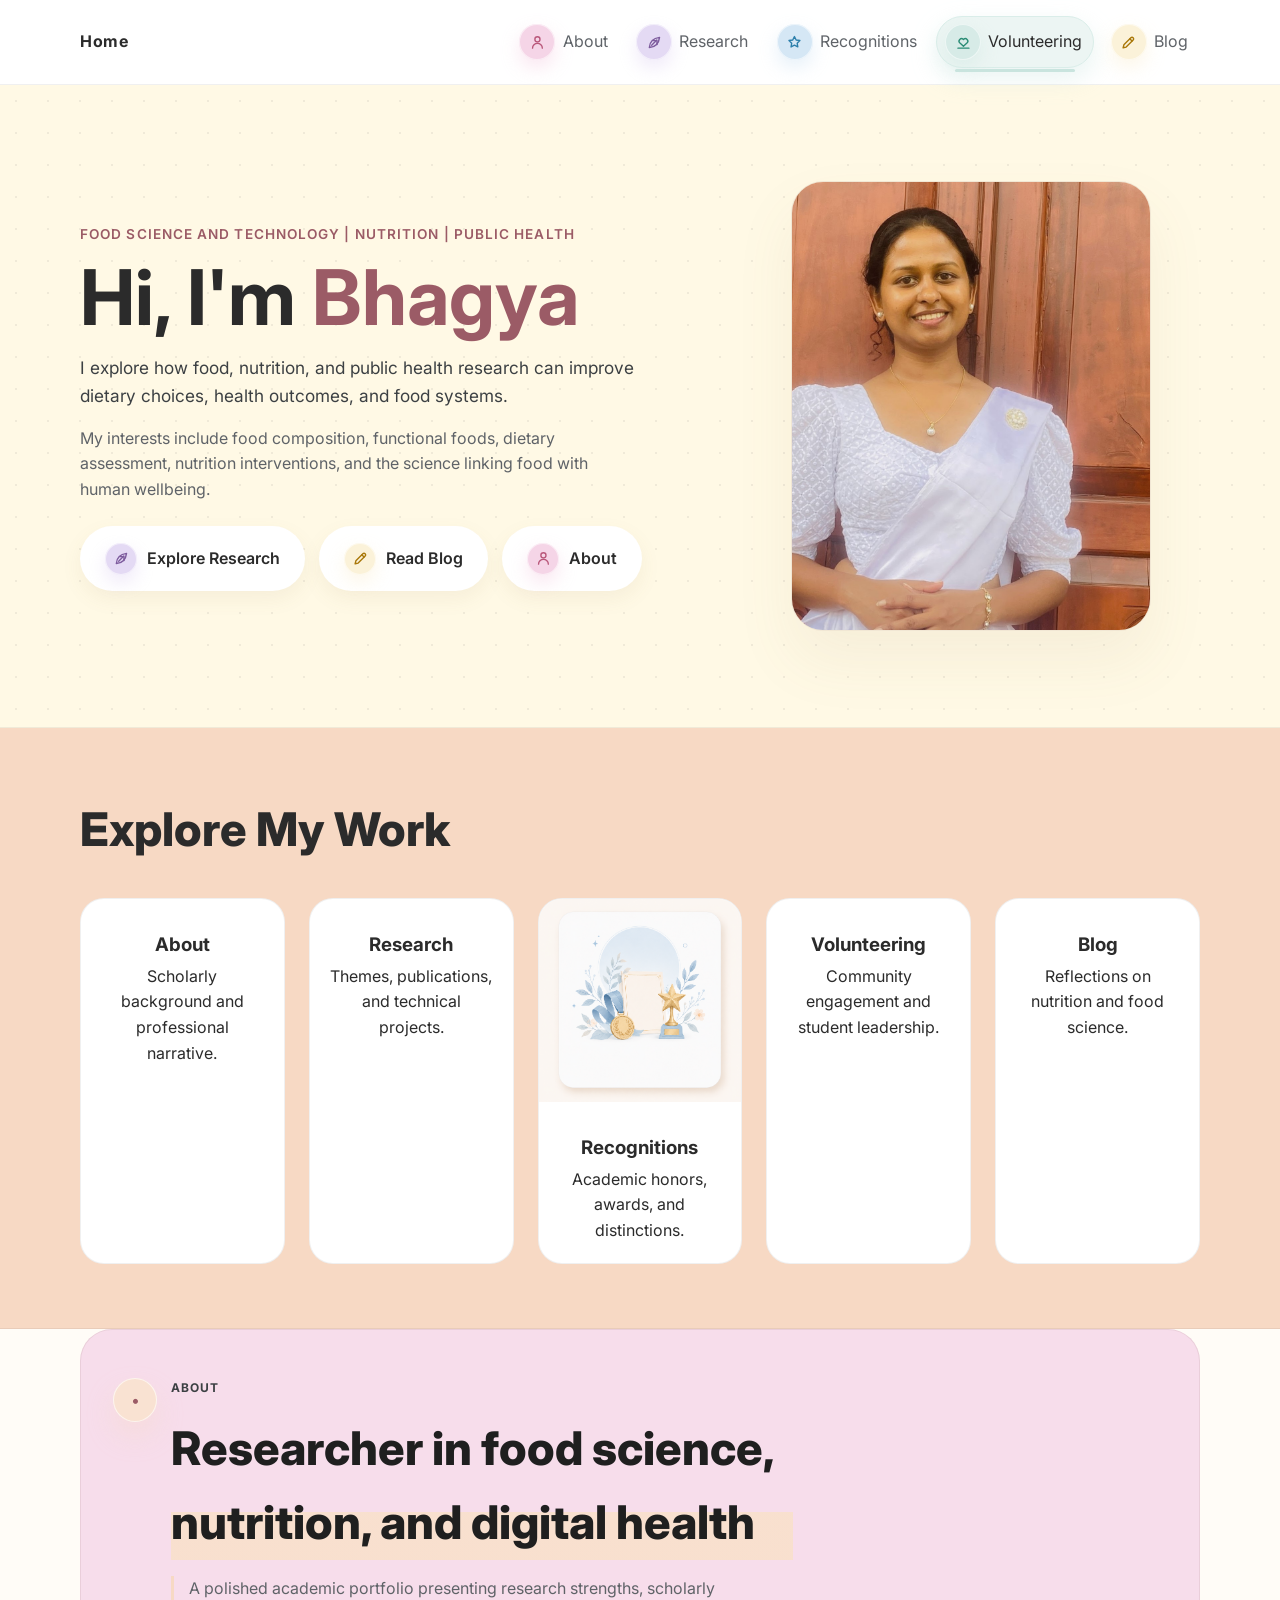
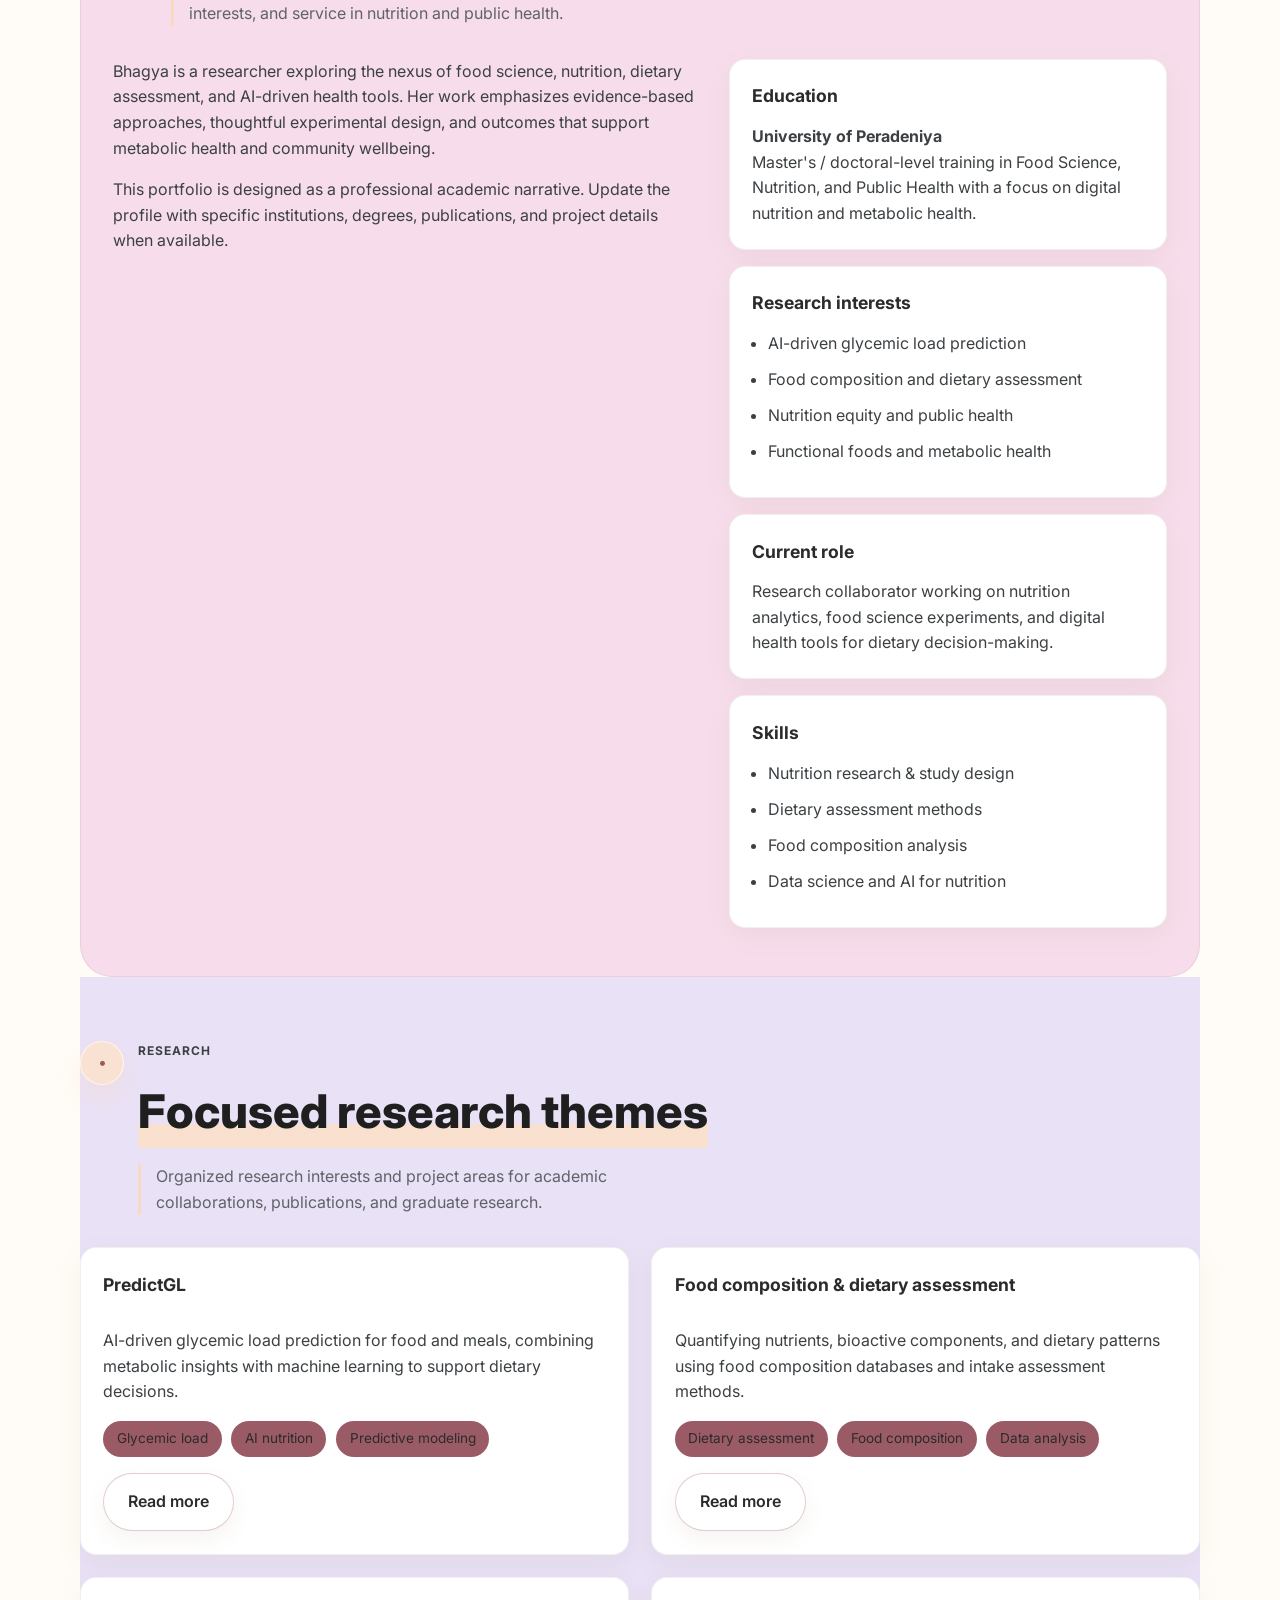
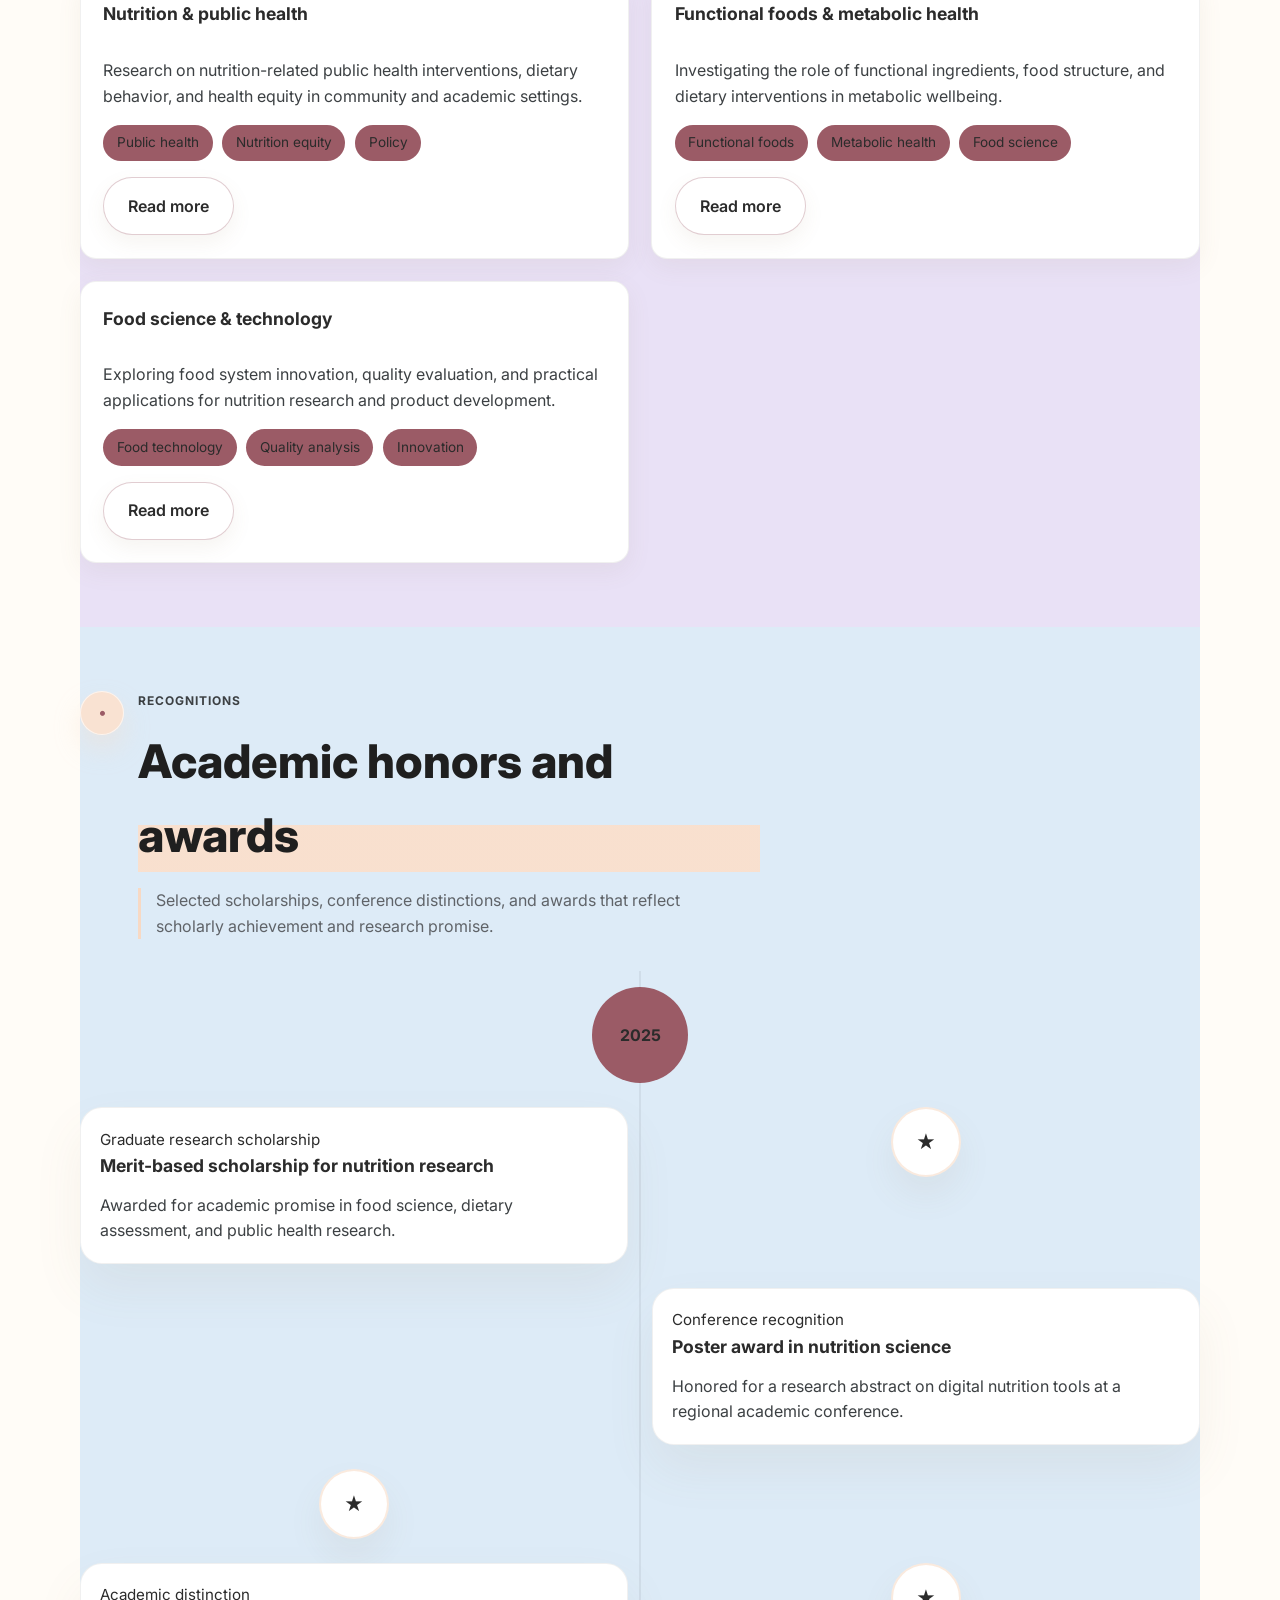
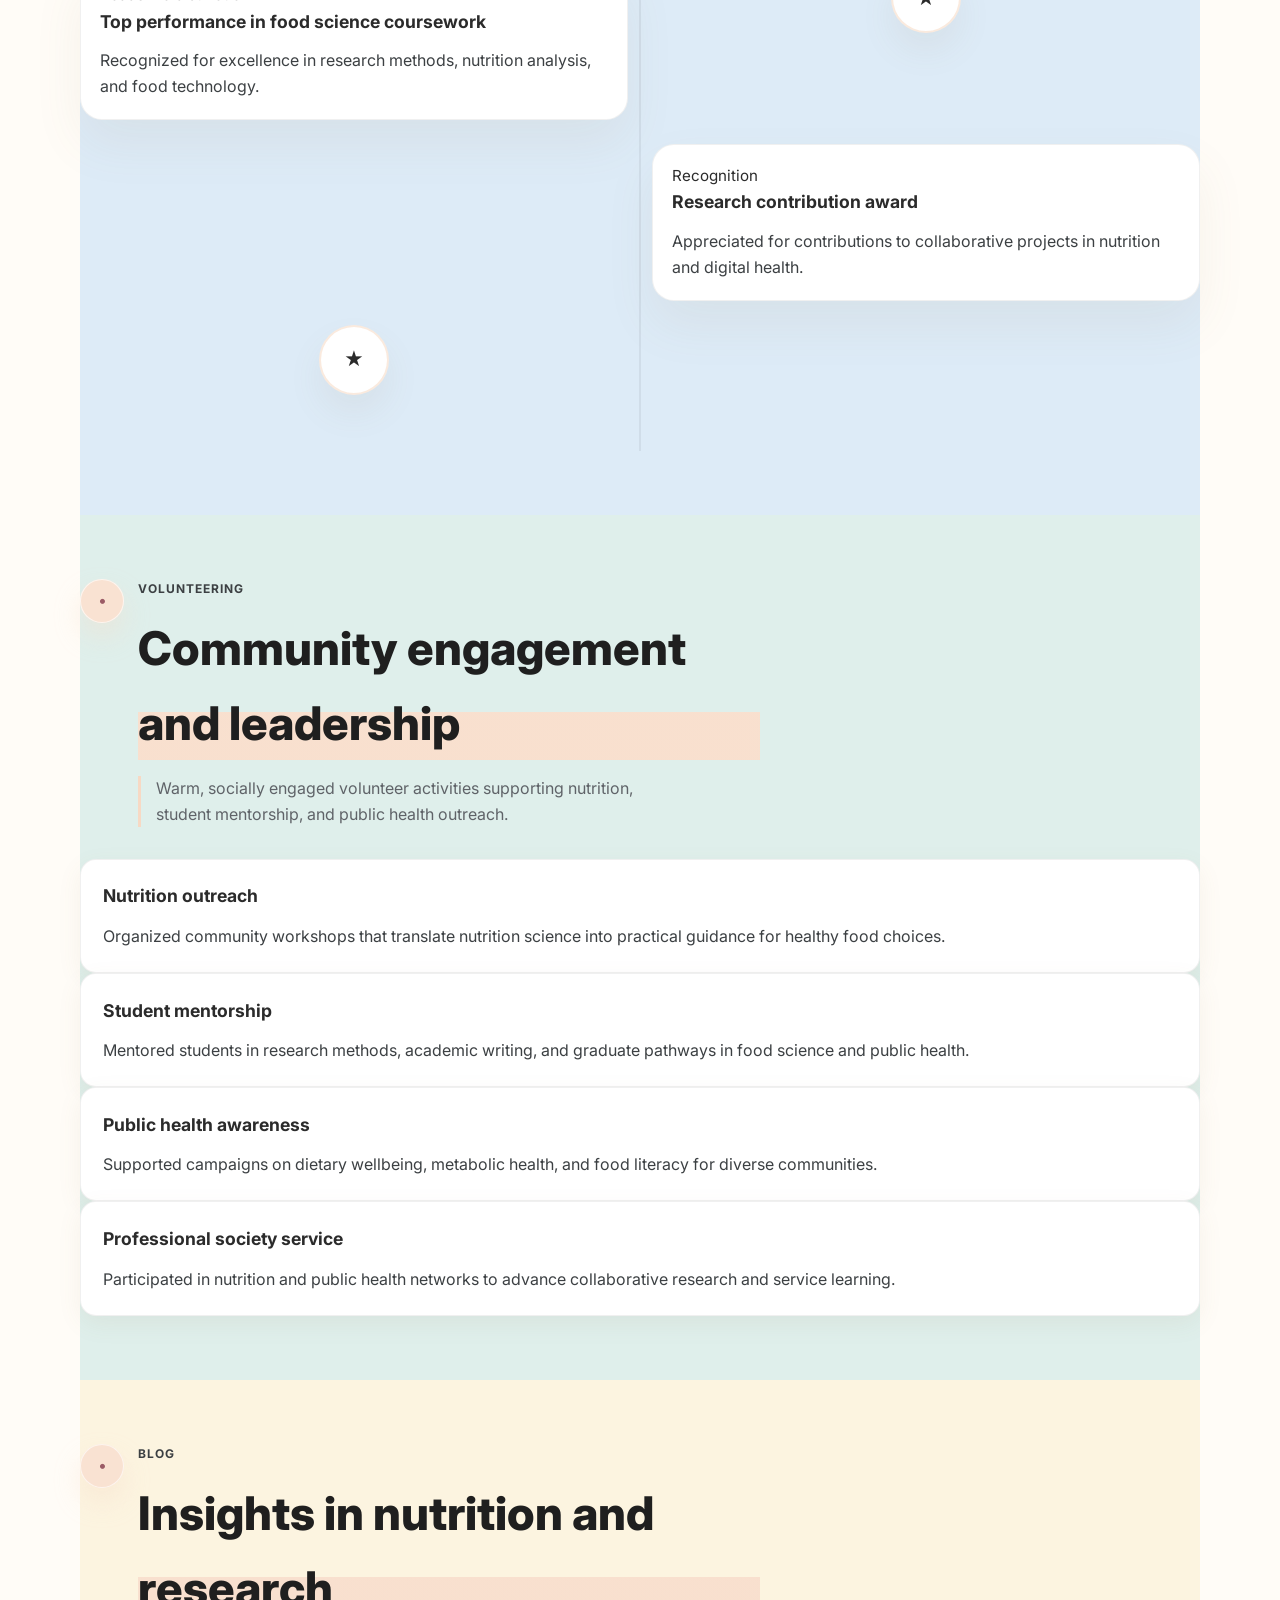
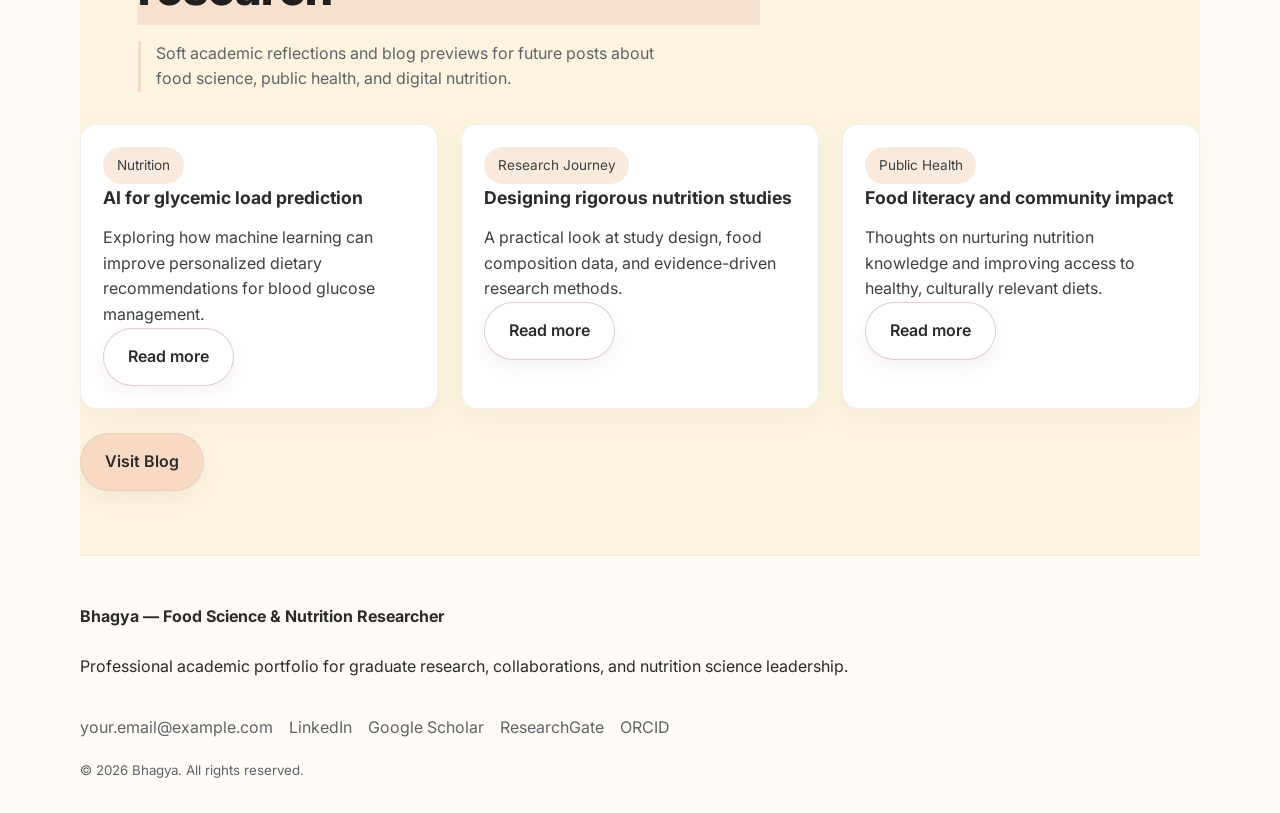
==== index.html @ ce57bb46 "changed hero section" ====
﻿<!doctype html>
<html lang="en">
  <head>
    <meta charset="utf-8" />
    <meta name="viewport" content="width=device-width, initial-scale=1" />
    <title>Bhagya | Food Science, Nutrition & Digital Health Research</title>
    <meta name="description" content="Bhagya is a researcher in food science, nutrition, public health, and AI-based nutrition tools. This portfolio highlights research, academic recognitions, volunteering, and blog updates." />
    <link rel="icon" href="assets/favicon.png" />
    <link rel="preconnect" href="https://fonts.googleapis.com" />
    <link rel="preconnect" href="https://fonts.gstatic.com" crossorigin />
    <link href="https://fonts.googleapis.com/css2?family=Inter:wght@300;400;500;600;700;800&display=swap" rel="stylesheet" />
    <link rel="stylesheet" href="styles.css" />
    <script defer src="script.js"></script>
  </head>
  <body>
    <header class="site-header">
      <div class="container row nav-container">
        <a class="brand" href="#top">Home</a>
        <button class="menu-toggle nav-toggle" id="menuToggle" aria-label="Toggle navigation" aria-expanded="false" aria-controls="siteNav">☰</button>
        <nav class="nav nav-links" id="siteNav" aria-label="Primary navigation">
          <a class="nav-link nav-about active" href="#about"><span class="nav-icon-badge" aria-hidden="true"><svg viewBox="0 0 24 24"><circle cx="12" cy="8" r="3.25"></circle><path d="M5.75 19.25a6.25 6.25 0 0 1 12.5 0"></path></svg></span>About</a>
          <a class="nav-link nav-research" href="#research"><span class="nav-icon-badge" aria-hidden="true"><svg viewBox="0 0 24 24"><path d="M5.5 18.5c7.75-.5 12-4.75 13-13-8.25 1-12.5 5.25-13 13Z"></path><path d="M8.5 15.5 15 9"></path><path d="M10.25 9.75h5v5"></path></svg></span>Research</a>
          <a class="nav-link nav-recognitions" href="#recognitions"><span class="nav-icon-badge" aria-hidden="true"><svg viewBox="0 0 24 24"><path d="m12 4.5 2.15 4.35 4.8.7-3.48 3.39.82 4.78L12 15.47l-4.29 2.25.82-4.78-3.48-3.39 4.8-.7L12 4.5Z"></path></svg></span>Recognitions</a>
          <a class="nav-link nav-volunteering" href="#volunteering"><span class="nav-icon-badge" aria-hidden="true"><svg viewBox="0 0 24 24"><path d="M7.25 12.5 12 17l4.75-4.5a3.15 3.15 0 0 0-4.45-4.45L12 8.35l-.3-.3a3.15 3.15 0 0 0-4.45 4.45Z"></path><path d="M5 19.25h14"></path></svg></span>Volunteering</a>
          <a class="nav-link nav-blog" href="blog.html"><span class="nav-icon-badge" aria-hidden="true"><svg viewBox="0 0 24 24"><path d="M5.25 18.75 6.2 15l8.9-8.9a2.05 2.05 0 0 1 2.9 2.9L9.1 17.9l-3.85.85Z"></path><path d="m13.75 7.45 2.8 2.8"></path></svg></span>Blog</a>
        </nav>
      </div>
    </header>
    <main id="top">
      <section class="section-hero will-animate">
        <div class="container hero">
          <div class="hero-text">
            <p class="eyebrow">Food Science and Technology | Nutrition | Public Health</p>
            <h1>Hi, I'm <span class="highlight">Bhagya</span></h1>
            <p class="lead">I explore how food, nutrition, and public health research can improve dietary choices, health outcomes, and food systems.</p>
            <p class="hero-subtitle">My interests include food composition, functional foods, dietary assessment, nutrition interventions, and the science linking food with human wellbeing.</p>
            <div class="hero-actions">
              <a class="btn btn-research nav-research" href="#research">
                <span class="nav-icon-badge" aria-hidden="true"><svg viewBox="0 0 24 24"><path d="M5.5 18.5c7.75-.5 12-4.75 13-13-8.25 1-12.5 5.25-13 13Z"></path><path d="M8.5 15.5 15 9"></path><path d="M10.25 9.75h5v5"></path></svg></span>
                Explore Research
              </a>
              <a class="btn btn-blog nav-blog" href="blog.html">
                <span class="nav-icon-badge" aria-hidden="true"><svg viewBox="0 0 24 24"><path d="M5.25 18.75 6.2 15l8.9-8.9a2.05 2.05 0 0 1 2.9 2.9L9.1 17.9l-3.85.85Z"></path><path d="m13.75 7.45 2.8 2.8"></path></svg></span>
                Read Blog
              </a>
              <a class="btn btn-about nav-about" href="#about">
                <span class="nav-icon-badge" aria-hidden="true"><svg viewBox="0 0 24 24"><circle cx="12" cy="8" r="3.25"></circle><path d="M5.75 19.25a6.25 6.25 0 0 1 12.5 0"></path></svg></span>
                About
              </a>
            </div>
          </div>
          <div class="hero-art">
            <div class="hero-blobs">
              <div class="blob blob-1"></div>
              <div class="blob blob-2"></div>
            </div>
            <div class="profile-frame">
              <img src="assets/Bhagya.JPG" alt="Profile photo for Bhagya" />
            </div>
          </div>
        </div>
      </section>

      <section class="explore-section reveal">
        <div class="container section">
          <div class="section-header">
            <h2>Explore My Work</h2>
          </div>
          <div class="explore-grid">
            <a href="#about" class="explore-card accent-about">
              <img src="assets/hero/about_me.png" alt="" class="explore-card-img" />
              <h3>About</h3>
              <p>Scholarly background and professional narrative.</p>
            </a>
            <a href="#research" class="explore-card accent-research">
              <img src="assets/hero/Research.png" alt="" class="explore-card-img" />
              <h3>Research</h3>
              <p>Themes, publications, and technical projects.</p>
            </a>
            <a href="#recognitions" class="explore-card accent-recognitions">
              <img src="assets/hero/Recognitions.png" alt="" class="explore-card-img" />
              <h3>Recognitions</h3>
              <p>Academic honors, awards, and distinctions.</p>
            </a>
            <a href="#volunteering" class="explore-card accent-volunteering">
              <img src="assets/hero/Volunteering.png" alt="" class="explore-card-img" />
              <h3>Volunteering</h3>
              <p>Community engagement and student leadership.</p>
            </a>
            <a href="blog.html" class="explore-card accent-blog">
              <img src="assets/hero/Blog.png" alt="" class="explore-card-img" />
              <h3>Blog</h3>
              <p>Reflections on nutrition and food science.</p>
            </a>
          </div>
        </div>
      </section>
      <section id="about" class="container section about-section section-about reveal" aria-labelledby="aboutTitle">
        <div class="section-header">
          <span class="section-label">About</span>
          <h2 id="aboutTitle">Researcher in food science, nutrition, and digital health</h2>
          <p class="section-description">A polished academic portfolio presenting research strengths, scholarly interests, and service in nutrition and public health.</p>
        </div>
        <div class="about-grid">
          <div class="about-copy">
            <p>Bhagya is a researcher exploring the nexus of food science, nutrition, dietary assessment, and AI-driven health tools. Her work emphasizes evidence-based approaches, thoughtful experimental design, and outcomes that support metabolic health and community wellbeing.</p>
            <p>This portfolio is designed as a professional academic narrative. Update the profile with specific institutions, degrees, publications, and project details when available.</p>
          </div>
          <div class="about-cards">
            <article class="card">
              <h3>Education</h3>
              <p><strong>University of Peradeniya</strong></p>
              <p>Master's / doctoral-level training in Food Science, Nutrition, and Public Health with a focus on digital nutrition and metabolic health.</p>
            </article>
            <article class="card">
              <h3>Research interests</h3>
              <ul>
                <li>AI-driven glycemic load prediction</li>
                <li>Food composition and dietary assessment</li>
                <li>Nutrition equity and public health</li>
                <li>Functional foods and metabolic health</li>
              </ul>
            </article>
            <article class="card">
              <h3>Current role</h3>
              <p>Research collaborator working on nutrition analytics, food science experiments, and digital health tools for dietary decision-making.</p>
            </article>
            <article class="card">
              <h3>Skills</h3>
              <ul>
                <li>Nutrition research & study design</li>
                <li>Dietary assessment methods</li>
                <li>Food composition analysis</li>
                <li>Data science and AI for nutrition</li>
              </ul>
            </article>
          </div>
        </div>
      </section>
      <section id="research" class="container section section-research reveal" aria-labelledby="researchTitle">
        <div class="section-header">
          <span class="section-label">Research</span>
          <h2 id="researchTitle">Focused research themes</h2>
          <p class="section-description">Organized research interests and project areas for academic collaborations, publications, and graduate research.</p>
        </div>
        <div class="grid two research-grid">
          <article class="card research-card">
            <h3>PredictGL</h3>
            <p>AI-driven glycemic load prediction for food and meals, combining metabolic insights with machine learning to support dietary decisions.</p>
            <div class="tag-list">
              <span class="tag">Glycemic load</span>
              <span class="tag">AI nutrition</span>
              <span class="tag">Predictive modeling</span>
            </div>
            <a class="btn more" href="blog.html">Read more</a>
          </article>
          <article class="card research-card">
            <h3>Food composition & dietary assessment</h3>
            <p>Quantifying nutrients, bioactive components, and dietary patterns using food composition databases and intake assessment methods.</p>
            <div class="tag-list">
              <span class="tag">Dietary assessment</span>
              <span class="tag">Food composition</span>
              <span class="tag">Data analysis</span>
            </div>
            <a class="btn more" href="blog.html">Read more</a>
          </article>
          <article class="card research-card">
            <h3>Nutrition & public health</h3>
            <p>Research on nutrition-related public health interventions, dietary behavior, and health equity in community and academic settings.</p>
            <div class="tag-list">
              <span class="tag">Public health</span>
              <span class="tag">Nutrition equity</span>
              <span class="tag">Policy</span>
            </div>
            <a class="btn more" href="blog.html">Read more</a>
          </article>
          <article class="card research-card">
            <h3>Functional foods & metabolic health</h3>
            <p>Investigating the role of functional ingredients, food structure, and dietary interventions in metabolic wellbeing.</p>
            <div class="tag-list">
              <span class="tag">Functional foods</span>
              <span class="tag">Metabolic health</span>
              <span class="tag">Food science</span>
            </div>
            <a class="btn more" href="#">Read more</a>
          </article>
          <article class="card research-card">
            <h3>Food science & technology</h3>
            <p>Exploring food system innovation, quality evaluation, and practical applications for nutrition research and product development.</p>
            <div class="tag-list">
              <span class="tag">Food technology</span>
              <span class="tag">Quality analysis</span>
              <span class="tag">Innovation</span>
            </div>
            <a class="btn more" href="blog.html">Read more</a>
          </article>
        </div>
      </section>
      <section id="recognitions" class="container section section-recognitions reveal" aria-labelledby="recognitionsTitle">
        <div class="section-header">
          <span class="section-label">Recognitions</span>
          <h2 id="recognitionsTitle">Academic honors and awards</h2>
          <p class="section-description">Selected scholarships, conference distinctions, and awards that reflect scholarly achievement and research promise.</p>
        </div>
        <div class="alt-timeline">
          <div class="alt-year">
            <div class="alt-year-badge">2025</div>
            <div class="alt-item left">
              <div class="alt-card">
                <p class="alt-org">Graduate research scholarship</p>
                <h3 class="alt-title">Merit-based scholarship for nutrition research</h3>
                <p class="alt-desc">Awarded for academic promise in food science, dietary assessment, and public health research.</p>
              </div>
              <div class="alt-dot" aria-hidden="true">★</div>
            </div>
            <div class="alt-item right">
              <div class="alt-card">
                <p class="alt-org">Conference recognition</p>
                <h3 class="alt-title">Poster award in nutrition science</h3>
                <p class="alt-desc">Honored for a research abstract on digital nutrition tools at a regional academic conference.</p>
              </div>
              <div class="alt-dot" aria-hidden="true">★</div>
            </div>
            <div class="alt-item left">
              <div class="alt-card">
                <p class="alt-org">Academic distinction</p>
                <h3 class="alt-title">Top performance in food science coursework</h3>
                <p class="alt-desc">Recognized for excellence in research methods, nutrition analysis, and food technology.</p>
              </div>
              <div class="alt-dot" aria-hidden="true">★</div>
            </div>
            <div class="alt-item right">
              <div class="alt-card">
                <p class="alt-org">Recognition</p>
                <h3 class="alt-title">Research contribution award</h3>
                <p class="alt-desc">Appreciated for contributions to collaborative projects in nutrition and digital health.</p>
              </div>
              <div class="alt-dot" aria-hidden="true">★</div>
            </div>
          </div>
        </div>
      </section>
      <section id="volunteering" class="container section section-volunteering reveal" aria-labelledby="volunteeringTitle">
        <div class="section-header">
          <span class="section-label">Volunteering</span>
          <h2 id="volunteeringTitle">Community engagement and leadership</h2>
          <p class="section-description">Warm, socially engaged volunteer activities supporting nutrition, student mentorship, and public health outreach.</p>
        </div>
        <div class="grid two">
          <article class="card">
            <h3>Nutrition outreach</h3>
            <p>Organized community workshops that translate nutrition science into practical guidance for healthy food choices.</p>
          </article>
          <article class="card">
            <h3>Student mentorship</h3>
            <p>Mentored students in research methods, academic writing, and graduate pathways in food science and public health.</p>
          </article>
          <article class="card">
            <h3>Public health awareness</h3>
            <p>Supported campaigns on dietary wellbeing, metabolic health, and food literacy for diverse communities.</p>
          </article>
          <article class="card">
            <h3>Professional society service</h3>
            <p>Participated in nutrition and public health networks to advance collaborative research and service learning.</p>
          </article>
        </div>
      </section>
      <section id="blog" class="container section section-blog reveal" aria-labelledby="blogTitle">
        <div class="section-header">
          <span class="section-label">Blog</span>
          <h2 id="blogTitle">Insights in nutrition and research</h2>
          <p class="section-description">Soft academic reflections and blog previews for future posts about food science, public health, and digital nutrition.</p>
        </div>
        <div class="grid three blog-grid">
          <article class="card">
            <p class="tag">Nutrition</p>
            <h3>AI for glycemic load prediction</h3>
            <p>Exploring how machine learning can improve personalized dietary recommendations for blood glucose management.</p>
            <a class="btn more" href="blog.html">Read more</a>
          </article>
          <article class="card">
            <p class="tag">Research Journey</p>
            <h3>Designing rigorous nutrition studies</h3>
            <p>A practical look at study design, food composition data, and evidence-driven research methods.</p>
            <a class="btn more" href="blog.html">Read more</a>
          </article>
          <article class="card">
            <p class="tag">Public Health</p>
            <h3>Food literacy and community impact</h3>
            <p>Thoughts on nurturing nutrition knowledge and improving access to healthy, culturally relevant diets.</p>
            <a class="btn more" href="blog.html">Read more</a>
          </article>
        </div>
        <div class="section-foot">
          <a class="btn primary" href="blog.html">Visit Blog</a>
        </div>
      </section>
    </main>
    <footer id="footer" class="site-footer container">
      <div class="footer-copy">
        <p class="footer-title">Bhagya — Food Science & Nutrition Researcher</p>
        <p>Professional academic portfolio for graduate research, collaborations, and nutrition science leadership.</p>
      </div>
      <div class="footer-links">        <!-- TODO: Replace placeholder email and links with your real contact details. -->        <a href="mailto:your.email@example.com">your.email@example.com</a>
        <a href="#">LinkedIn</a>
        <a href="#">Google Scholar</a>
        <a href="#">ResearchGate</a>
        <a href="#">ORCID</a>
      </div>
      <small>&copy; <span id="year"></span> Bhagya. All rights reserved.</small>
    </footer>
  </body>
</html>
---- styles.css ----
:root {
  /* Pastel Rainbow Palette */
  --pastel-cream: #FAEDCB;
  --pastel-mint: #C9E4DE;
  --pastel-blue: #C6DEF1;
  --pastel-lavender: #DBCDF0;
  --pastel-pink: #F2C6DE;
  --pastel-peach: #F7D9C4;
  --pastel-lemon: #FFF9E5;

  --about-accent: var(--pastel-pink);
  --research-accent: var(--pastel-lavender);
  --recognitions-accent: var(--pastel-blue);
  --volunteering-accent: var(--pastel-mint);
  --blog-accent: var(--pastel-cream);
  --general-accent: var(--pastel-peach);

  --text: #2B2B2B;
  --ink: #1F1F1F;
  --muted: #5F6368;
  --muted-strong: #3C4043;
  --bg: #FFFCF7;
  --surface: #FFFFFF;
  --shadow: rgba(142, 110, 80, 0.08);
  --border: rgba(0, 0, 0, 0.06);
  --accent-deep: #9B5B66;
  --accent-strong: rgba(155, 91, 102, 0.3);
  --accent-soft: rgba(247, 217, 196, 0.56);
  --radius: 24px;
  --radius-sm: 16px;
  --font: Inter, system-ui, -apple-system, BlinkMacSystemFont, "Segoe UI", sans-serif;
}

* {
  box-sizing: border-box;
}

html {
  scroll-behavior: smooth;
}

html, body {
  margin: 0;
  min-height: 100%;
}

body {
  font-family: var(--font);
  background-color: var(--bg);
  color: var(--text);
  line-height: 1.6;
}

img {
  max-width: 100%;
  display: block;
}

a {
  color: inherit;
  text-decoration: none;
}

button {
  font: inherit;
}

.container {
  width: min(1120px, 92%);
  margin-inline: auto;
}

.site-header {
  position: sticky;
  top: 0;
  z-index: 50;
  background: rgba(255, 255, 255, 0.95);
  border-bottom: 1px solid var(--border);
  backdrop-filter: blur(14px);
}

.nav-container {
  display: flex;
  align-items: center;
  justify-content: space-between;
  gap: 1rem;
  padding: 1rem 0;
}

.brand {
  font-weight: 700;
  letter-spacing: 0.04em;
  font-size: 1rem;
}

.nav {
  display: flex;
  align-items: center;
  gap: 0.45rem;
  flex-wrap: wrap;
}

.nav-link {
  --nav-accent: var(--general-accent);
  --nav-ink: var(--accent-deep);
  position: relative;
  display: inline-flex;
  align-items: center;
  gap: 0.45rem;
  color: var(--muted);
  padding: 0.45rem 0.7rem 0.45rem 0.5rem;
  border-radius: 999px;
  border: 1px solid transparent;
  transition: background 0.2s ease, border-color 0.2s ease, box-shadow 0.2s ease, color 0.2s ease, transform 0.2s ease;
}

.nav-about,
.section-about {
  --nav-accent: var(--about-accent);
  --nav-ink: #B9577A;
  --section-accent: var(--about-accent);
  --section-ink: #B9577A;
  --section-icon: "A";
}

.nav-research,
.section-research {
  --nav-accent: var(--research-accent);
  --nav-ink: #7D5B9D;
  --section-accent: var(--research-accent);
  --section-ink: #7D5B9D;
  --section-icon: "R";
}

.nav-recognitions,
.section-recognitions {
  --nav-accent: var(--recognitions-accent);
  --nav-ink: #2C7FAB;
  --section-accent: var(--recognitions-accent);
  --section-ink: #2C7FAB;
  --section-icon: "*";
}

.nav-volunteering,
.section-volunteering {
  --nav-accent: var(--volunteering-accent);
  --nav-ink: #2A8C75;
  --section-accent: var(--volunteering-accent);
  --section-ink: #2A8C75;
  --section-icon: "V";
}

.nav-blog,
.section-blog {
  --nav-accent: var(--blog-accent);
  --nav-ink: #A97708;
  --section-accent: var(--blog-accent);
  --section-ink: #A97708;
  --section-icon: "B";
}

.nav-icon-badge {
  width: 2.25rem;
  height: 2.25rem;
  display: inline-grid;
  place-items: center;
  flex: 0 0 auto;
  border-radius: 50%;
  background: color-mix(in srgb, var(--nav-accent) 74%, white);
  color: var(--nav-ink);
  box-shadow: inset 0 0 0 1px rgba(255, 255, 255, 0.58), 0 8px 18px color-mix(in srgb, var(--nav-accent) 42%, transparent);
}

.nav-icon-badge svg,
.card-badge svg {
  width: 1.18rem;
  height: 1.18rem;
  fill: none;
  stroke: currentColor;
  stroke-width: 1.75;
  stroke-linecap: round;
  stroke-linejoin: round;
}

/* Award / category icons use the same accent system as nav and explore cards */
.award-card-icon,
.award-category-icon {
  width: 56px;
  height: 56px;
  display: grid;
  place-items: center;
  border-radius: 50%;
  color: var(--section-ink, var(--accent-deep));
  background: color-mix(in srgb, var(--section-accent, var(--general-accent)) 74%, white);
  box-shadow: inset 0 0 0 1px rgba(255,255,255,0.58), 0 8px 18px color-mix(in srgb, var(--section-accent, var(--general-accent)) 42%, transparent);
}

.award-card-icon i,
.award-category-icon i {
  font-size: 1.15rem;
  line-height: 1;
  color: currentColor;
}

.nav-link:hover,
.nav-link.active {
  color: var(--text);
  background: color-mix(in srgb, var(--nav-accent) 36%, white);
  border-color: color-mix(in srgb, var(--nav-accent) 68%, white);
  box-shadow: 0 10px 24px color-mix(in srgb, var(--nav-accent) 40%, transparent);
}

.nav-link:hover {
  transform: translateY(-1px);
}

.nav-link.active::after {
  content: "";
  position: absolute;
  left: 1.15rem;
  right: 1.15rem;
  bottom: -0.28rem;
  height: 3px;
  border-radius: 999px;
  background: var(--nav-accent);
}

.menu-toggle {
  display: none;
  border: 1px solid rgba(142, 102, 94, 0.24);
  background: rgba(255, 255, 255, 0.9);
  color: var(--muted);
  padding: 0.65rem 0.9rem;
  border-radius: 14px;
  cursor: pointer;
}

.section-hero {
  background-color: var(--pastel-lemon);
  background-image: radial-gradient(var(--border) 1.5px, transparent 0);
  background-size: 32px 32px;
  border-bottom: 1px solid var(--border);
}

.explore-section {
  background-color: var(--pastel-peach);
  border-bottom: 1px solid var(--border);
}

.hero {
  display: grid;
  grid-template-columns: 1.2fr 0.9fr;
  align-items: center;
  gap: clamp(2rem, 4vw, 3.5rem);
  padding: clamp(3.5rem, 8vw, 6rem) 0;
}

.hero-text {
  max-width: 620px;
}

.eyebrow {
  display: inline-flex;
  align-items: center;
  gap: 0.5rem;
  margin: 0 0 1rem;
  color: var(--accent-deep);
  font-weight: 600;
  letter-spacing: 0.08em;
  text-transform: uppercase;
  font-size: 0.85rem;
}

.hero h1 {
  font-size: clamp(2.9rem, 6vw, 4.8rem);
  line-height: 0.96;
  margin: 0;
}

.highlight {
  display: inline-block;
  color: var(--accent-deep);
}

.lead {
  margin: 1.2rem 0 0;
  color: var(--muted-strong);
  font-size: 1.08rem;
  max-width: 36rem;
}

.hero-subtitle {
  margin: 1rem 0 1.4rem;
  color: var(--muted);
  max-width: 34rem;
}

.hero-actions {
  display: flex;
  flex-wrap: wrap;
  gap: 0.9rem;
  margin-top: 1.5rem;
}

.btn {
  display: inline-flex;
  align-items: center;
  justify-content: center;
  padding: 0.95rem 1.5rem;
  border-radius: 999px;
  border: 1px solid transparent;
  background: white;
  color: var(--text);
  font-weight: 600;
  box-shadow: 0 8px 20px var(--shadow);
  transition: transform 0.2s ease, box-shadow 0.2s ease, background 0.2s ease;
}

.hero-actions .btn .nav-icon-badge {
  width: 2rem;
  height: 2rem;
  margin-right: 0.6rem;
}

/* Hover state for hero buttons: show section colour */
.hero-actions .btn:hover {
  color: var(--text);
  background: color-mix(in srgb, var(--nav-accent) 36%, white);
  border-color: color-mix(in srgb, var(--nav-accent) 68%, white);
  box-shadow: 0 10px 24px color-mix(in srgb, var(--nav-accent) 40%, transparent);
  transform: translateY(-1px);
}

/* Active / clicked state for hero buttons (persisted via JS) */
.hero-actions .btn:active,
.hero-actions .btn.active {
  color: var(--text);
  background: color-mix(in srgb, var(--nav-accent) 36%, white);
  border-color: color-mix(in srgb, var(--nav-accent) 68%, white);
  box-shadow: 0 10px 24px color-mix(in srgb, var(--nav-accent) 40%, transparent);
  transform: translateY(-1px);
}

.hero-actions .btn:focus {
  outline: 3px solid color-mix(in srgb, var(--nav-accent) 22%, white);
  outline-offset: 3px;
}

.btn:hover {
  transform: translateY(-1px);
  box-shadow: 0 16px 34px rgba(38, 55, 71, 0.15);
}

.btn.primary {
  background: var(--general-accent);
  border: 1px solid rgba(0,0,0,0.05);
}

.pill-list {
  display: flex;
  flex-wrap: wrap;
  gap: 0.75rem;
  list-style: none;
  padding: 0;
  margin: 2rem 0 0;
}

.pill-list li {
  background: white;
  border: 1px solid var(--border);
  padding: 0.65rem 1rem;
  border-radius: 999px;
  font-size: 0.95rem;
}

.hero-art {
  position: relative;
  display: grid;
  place-items: center;
  min-height: 420px;
}

.profile-frame {
  width: min(360px, 100%);
  border-radius: 32px;
  overflow: hidden;
  box-shadow: 0 30px 60px var(--shadow);
  border: 1px solid rgba(142, 102, 94, 0.12);
}

.profile-frame img {
  width: 100%;
  height: auto;
  aspect-ratio: 4 / 5;
  object-fit: cover;
}

.hero-accent {
  position: absolute;
  border-radius: 999px;
  opacity: 0.75;
}

.accent-circle {
  width: 220px;
  height: 220px;
  right: -4%;
  top: 18%;
  background: radial-gradient(circle, rgba(198, 222, 241, 0.4), transparent 58%);
}

.accent-blob {
  width: 310px;
  height: 310px;
  bottom: -12%;
  left: 8%;
  background: linear-gradient(140deg, rgba(242, 198, 222, 0.6), rgba(255, 255, 255, 0.1));
}

.section {
  padding: 4rem 0;
}

.section-header {
  --section-accent: var(--general-accent);
  --section-ink: var(--accent-deep);
  --section-icon: "•";
  position: relative;
  max-width: 680px;
  margin-bottom: 2rem;
}

.section-about .section-header,
.section-research .section-header,
.section-recognitions .section-header,
.section-volunteering .section-header,
.section-blog .section-header {
  display: grid;
  grid-template-columns: auto minmax(0, 1fr);
  column-gap: 0.9rem;
  align-items: start;
}

.section-about .section-header::before,
.section-research .section-header::before,
.section-recognitions .section-header::before,
.section-volunteering .section-header::before,
.section-blog .section-header::before {
  content: var(--section-icon);
  grid-row: 1 / span 3;
  width: 2.75rem;
  height: 2.75rem;
  display: grid;
  place-items: center;
  border-radius: 50%;
  background: color-mix(in srgb, var(--section-accent) 76%, white);
  color: var(--section-ink);
  font-weight: 800;
  box-shadow: inset 0 0 0 1px rgba(255, 255, 255, 0.65), 0 14px 26px color-mix(in srgb, var(--section-accent) 38%, transparent);
}

.explore-grid {
  display: grid;
  grid-template-columns: repeat(5, 1fr);
  gap: 1.5rem;
  margin-top: 2rem;
}

.explore-card {
  background: white;
  padding: 0;
  border-radius: var(--radius);
  text-align: center;
  border: 1px solid var(--border);
  transition: all 0.3s ease;
  display: flex;
  flex-direction: column;
  align-items: center;
  overflow: hidden;
}

.explore-card:hover { 
  transform: translateY(-8px); 
  box-shadow: 0 15px 30px var(--shadow);
  background: color-mix(in srgb, var(--section-accent) 36%, white);
  border-color: color-mix(in srgb, var(--section-accent) 68%, white);
}

.explore-card-img {
  width: 100%;
  border-radius: 0;
  margin-bottom: 0.75rem;
  border: none;
}

.explore-card h3 {
  padding: 0 1rem;
  margin-bottom: 0.25rem;
}

.explore-card p {
  padding: 0 1.25rem 1.25rem;
  margin: 0;
}

.card-badge {
  width: 50px;
  height: 50px;
  margin-bottom: 1rem;
  border-radius: 50%;
  display: flex;
  align-items: center;
  justify-content: center;
  color: var(--section-ink, var(--accent-deep));
  background: color-mix(in srgb, var(--section-accent) 74%, white);
  box-shadow: inset 0 0 0 1px rgba(255,255,255,0.58), 0 8px 18px color-mix(in srgb, var(--section-accent) 42%, transparent);
}

.accent-about { --section-accent: var(--about-accent); --section-ink: #B9577A; }
.accent-research { --section-accent: var(--research-accent); --section-ink: #7D5B9D; }
.accent-recognitions { --section-accent: var(--recognitions-accent); --section-ink: #2C7FAB; }
.accent-volunteering { --section-accent: var(--volunteering-accent); --section-ink: #2A8C75; }
.accent-blog { --section-accent: var(--blog-accent); --section-ink: #A97708; }

/* Awards page category accents */
.award-category-card.accent-gold { --section-accent: var(--pastel-cream); --section-ink: #A97708; }
.award-category-card.accent-purple { --section-accent: var(--pastel-lavender); --section-ink: #7D5B9D; }
.award-category-card.accent-green { --section-accent: var(--pastel-mint); --section-ink: #2A8C75; }
.award-category-card.accent-blue { --section-accent: var(--pastel-blue); --section-ink: #2C7FAB; }

.section-label {
  display: inline-flex;
  margin-bottom: 0.85rem;
  color: var(--muted-strong);
  font-weight: 700;
  letter-spacing: 0.08em;
  text-transform: uppercase;
  font-size: 0.75rem;
}

.section-header h2 {
  margin: 0;
  font-size: clamp(2rem, 4vw, 2.9rem);
}

.section-description {
  margin: 1rem 0 0;
  color: var(--muted);
  max-width: 34rem;
}

.about-section {
  background: linear-gradient(180deg, var(--surface), #fffcf7);
  border-radius: 32px;
  border: 1px solid rgba(142, 102, 94, 0.12);
  padding: 3rem 2rem;
}

/* Section backgrounds with their respective accent colors */
.section-about {
  background: color-mix(in srgb, var(--section-accent) 60%, white);
}

.section-research {
  background: color-mix(in srgb, var(--section-accent) 60%, white);
}

.section-recognitions {
  background: color-mix(in srgb, var(--section-accent) 60%, white);
}

.section-volunteering {
  background: color-mix(in srgb, var(--section-accent) 60%, white);
}

.section-blog {
  background: color-mix(in srgb, var(--section-accent) 60%, white);
}

.about-grid {
  display: grid;
  grid-template-columns: 1.2fr 0.9fr;
  gap: 2rem;
  align-items: start;
}

.about-copy p {
  margin: 0 0 1rem;
  color: var(--muted-strong);
}

.about-cards {
  display: grid;
  gap: 1rem;
}

.card {
  background: var(--surface);
  border: 1px solid var(--border);
  border-radius: var(--radius-sm);
  padding: 1.4rem;
  box-shadow: 0 8px 25px var(--shadow);
}

.section-header h2 {
  font-weight: 800;
}

.section-about h2,
.section-research h2,
.section-recognitions h2,
.section-volunteering h2,
.section-blog h2 {
  width: fit-content;
  color: var(--ink);
  background: linear-gradient(transparent 68%, color-mix(in srgb, var(--section-accent) 82%, white) 68%);
}

.section-about .section-description,
.section-research .section-description,
.section-recognitions .section-description,
.section-volunteering .section-description,
.section-blog .section-description {
  border-left: 3px solid var(--section-accent);
  padding-left: 0.9rem;
}

.card h3 {
  margin: 0 0 0.85rem;
  font-size: 1.1rem;
}

.card p,
.card ul {
  margin: 0;
  color: var(--muted-strong);
}

.card ul {
  padding-left: 1rem;
  margin-top: 0.35rem;
}

.card li {
  margin-bottom: 0.65rem;
}

.research-grid {
  display: grid;
  grid-template-columns: repeat(2, minmax(0, 1fr));
  gap: 1.4rem;
}

.research-card {
  display: flex;
  flex-direction: column;
  gap: 1rem;
}

.research-card .tag-list {
  display: flex;
  flex-wrap: wrap;
  gap: 0.6rem;
}

.tag {
  display: inline-flex;
  align-items: center;
  padding: 0.45rem 0.85rem;
  border-radius: 999px;
  background: var(--accent-deep);
  color: var(--text);
  font-size: 0.85rem;
}

.btn.more {
  align-self: flex-start;
  border-color: var(--accent-strong);
  color: var(--text);
}

.alt-timeline {
  position: relative;
  padding: 1rem 0 0;
}

.alt-year {
  position: relative;
  padding-bottom: 2rem;
}

.alt-year-badge {
  width: 96px;
  height: 96px;
  margin: 0 auto 1.5rem;
  display: grid;
  place-items: center;
  border-radius: 50%;
  background: var(--accent-deep);
  color: var(--text);
  font-weight: 700;
  font-size: 1rem;
}

.alt-timeline::before {
  content: "";
  position: absolute;
  inset: 0 50%;
  width: 2px;
  transform: translateX(-50%);
  background: var(--border);
}

.alt-item {
  position: relative;
  display: grid;
  grid-template-columns: 1fr 1fr;
  gap: 1.5rem;
  align-items: flex-start;
  margin: 1.5rem 0;
}

.alt-item .alt-card {
  border-radius: 22px;
  padding: 1.2rem;
}

.alt-item.left .alt-card {
  grid-column: 1;
}

.alt-item.left .alt-dot {
  grid-column: 2;
  justify-self: center;
}

.alt-item.right .alt-card {
  grid-column: 2;
}

.alt-item.right .alt-dot {
  grid-column: 1;
  justify-self: center;
}

.alt-dot {
  width: 70px;
  height: 70px;
  border-radius: 50%;
  background: var(--surface);
  border: 2px solid var(--accent-soft);
  display: grid;
  place-items: center;
  box-shadow: 0 18px 35px var(--shadow);
  font-size: 1.2rem;
  color: var(--text);
}

.alt-card {
  background: var(--surface);
  border: 1px solid var(--border);
  box-shadow: 0 24px 50px var(--shadow);
}

.alt-title {
  margin: 0 0 0.35rem;
  font-size: 1.1rem;
}

.alt-org {
  margin: 0;
  color: var(--text);
  font-size: 0.95rem;
}

.alt-desc {
  margin: 0.8rem 0 0;
  color: var(--muted-strong);
}

.blog-grid {
  display: grid;
  grid-template-columns: repeat(3, minmax(0, 1fr));
  gap: 1.4rem;
}

.blog-grid article {
  min-height: 240px;
}

.blog-grid .tag {
  background: var(--accent-soft);
}

.section-foot {
  margin-top: 1.5rem;
}

.footer-copy {
  display: grid;
  gap: 0.55rem;
  margin-bottom: 1.2rem;
}

.footer-title {
  margin: 0;
  font-weight: 700;
}

.footer-links {
  display: flex;
  flex-wrap: wrap;
  gap: 1rem;
  align-items: center;
}

.footer-links a {
  color: var(--muted);
}

.site-footer {
  padding: 3rem 0 2rem;
  border-top: 1px solid var(--border);
}

.site-footer small {
  display: block;
  margin-top: 1.2rem;
  color: var(--muted);
}

.will-animate,
.will-animate-stagger > * {
  opacity: 0;
  transform: translateY(16px);
  will-change: opacity, transform;
}

.page-loaded .will-animate {
  animation: fadeUp 0.6s ease-out both;
}

.page-loaded .will-animate-stagger > * {
  animation: fadeUp 0.55s ease-out both;
}

.page-loaded .will-animate-stagger > *:nth-child(1) { animation-delay: 0.08s; }
.page-loaded .will-animate-stagger > *:nth-child(2) { animation-delay: 0.16s; }
.page-loaded .will-animate-stagger > *:nth-child(3) { animation-delay: 0.24s; }
.page-loaded .will-animate-stagger > *:nth-child(4) { animation-delay: 0.32s; }

@keyframes fadeUp {
  from { opacity: 0; transform: translateY(16px); }
  to { opacity: 1; transform: translateY(0); }
}

.reveal {
  opacity: 0;
  transform: translateY(16px);
  transition: opacity 0.6s ease, transform 0.6s ease;
}

.reveal.is-visible {
  opacity: 1;
  transform: translateY(0);
}

@media (max-width: 1024px) {
  .hero {
    grid-template-columns: 1fr;
  }
  .about-grid,
  .research-grid,
  .blog-grid,
  .explore-grid {
    grid-template-columns: 1fr;
  }
  .section {
    padding: 3rem 0;
  }
}

@media (max-width: 720px) {
  .hero {
    padding-top: 2.5rem;
  }
  .hero h1 {
    font-size: 2.8rem;
  }
  .nav {
    display: none;
  }
  .menu-toggle {
    display: inline-flex;
  }
  .site-header .nav.open {
    display: flex;
    flex-direction: column;
    align-items: stretch;
    gap: 0.5rem;
    padding: 1rem 0;
    background: rgba(255, 255, 255, 0.98);
  }
  .site-header .nav-link {
    width: 100%;
    justify-content: flex-start;
  }
  .site-header .nav-link.active::after {
    left: auto;
    right: 0.75rem;
    top: 50%;
    bottom: auto;
    width: 4px;
    height: 50%;
    transform: translateY(-50%);
  }
  .section-about .section-header,
  .section-research .section-header,
  .section-recognitions .section-header,
  .section-volunteering .section-header,
  .section-blog .section-header {
    grid-template-columns: 1fr;
  }
  .section-about .section-header::before,
  .section-research .section-header::before,
  .section-recognitions .section-header::before,
  .section-volunteering .section-header::before,
  .section-blog .section-header::before {
    grid-row: auto;
    margin-bottom: 0.25rem;
  }
  .hero-art {
    min-height: 320px;
  }
  .accent-circle,
  .accent-blob {
    display: none;
  }
}

@media (prefers-reduced-motion: reduce) {
  *, *::before, *::after {
    animation: none !important;
    transition: none !important;
  }
}
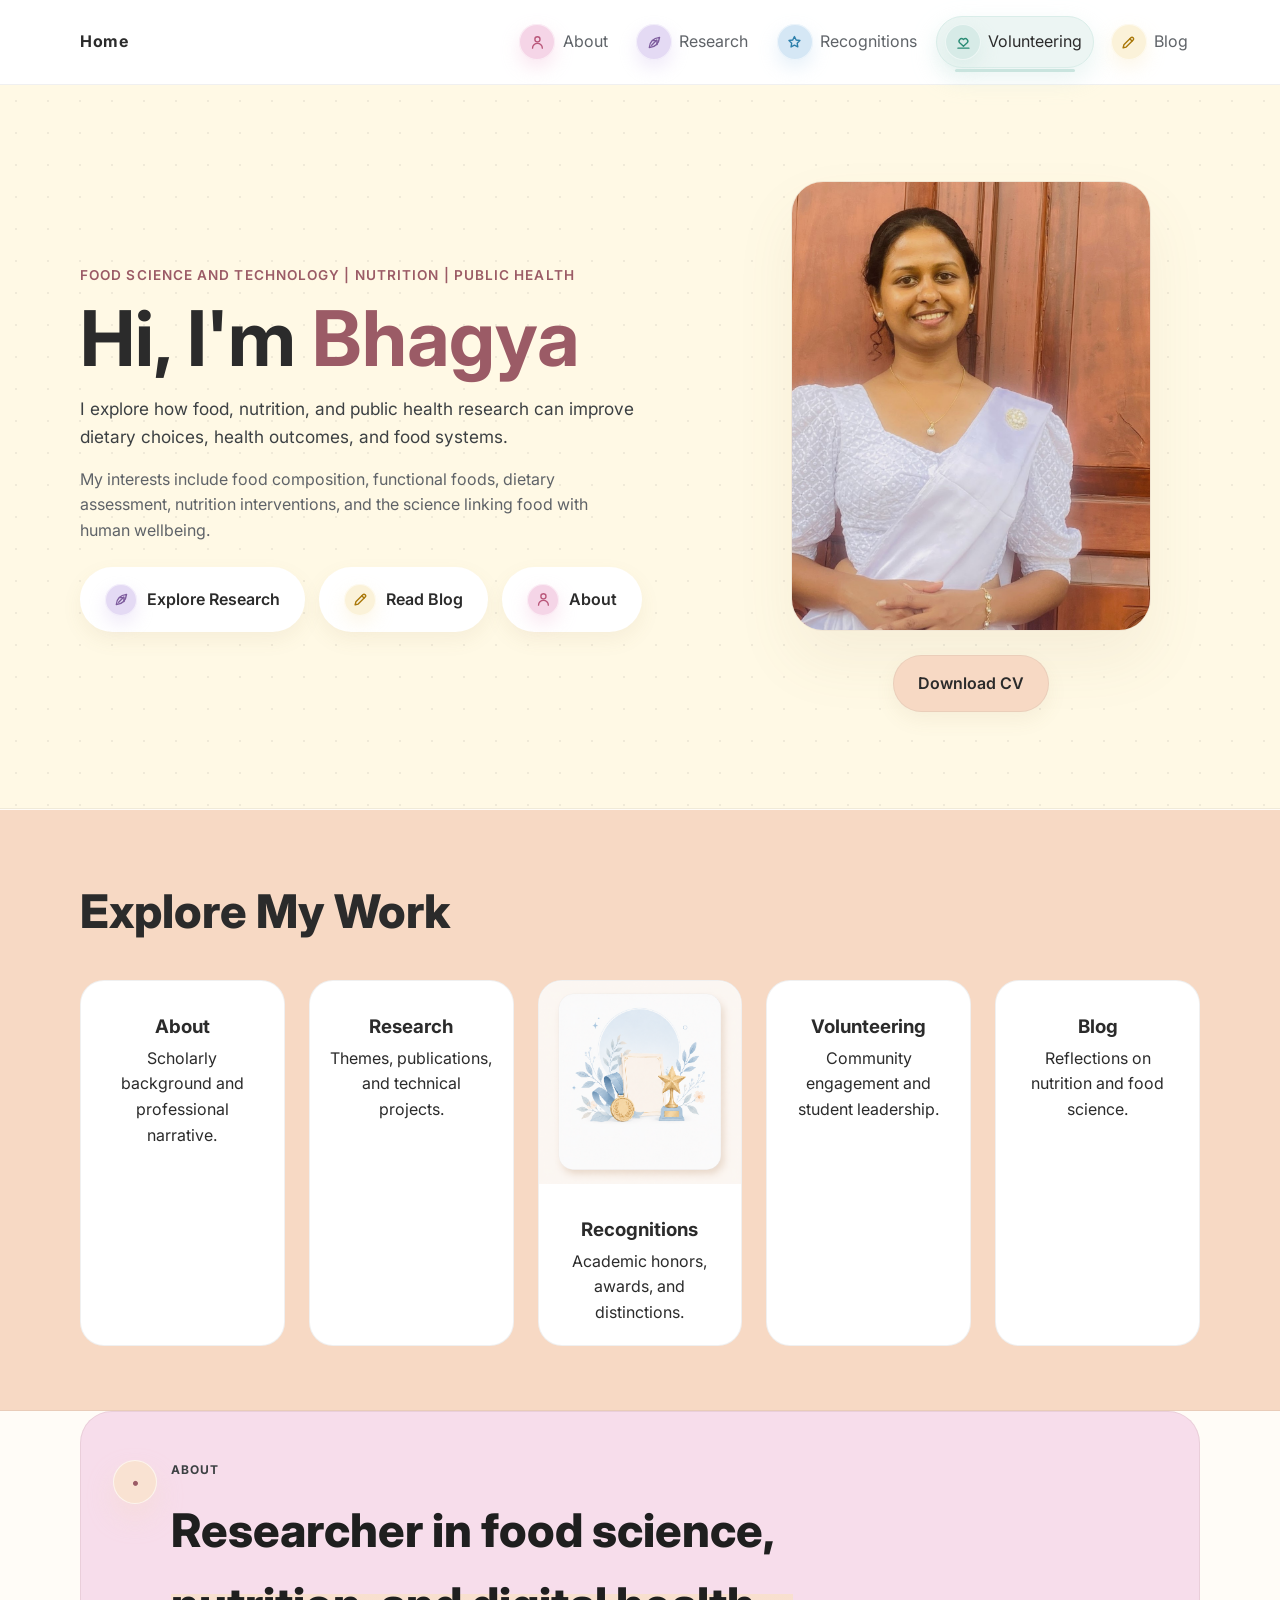
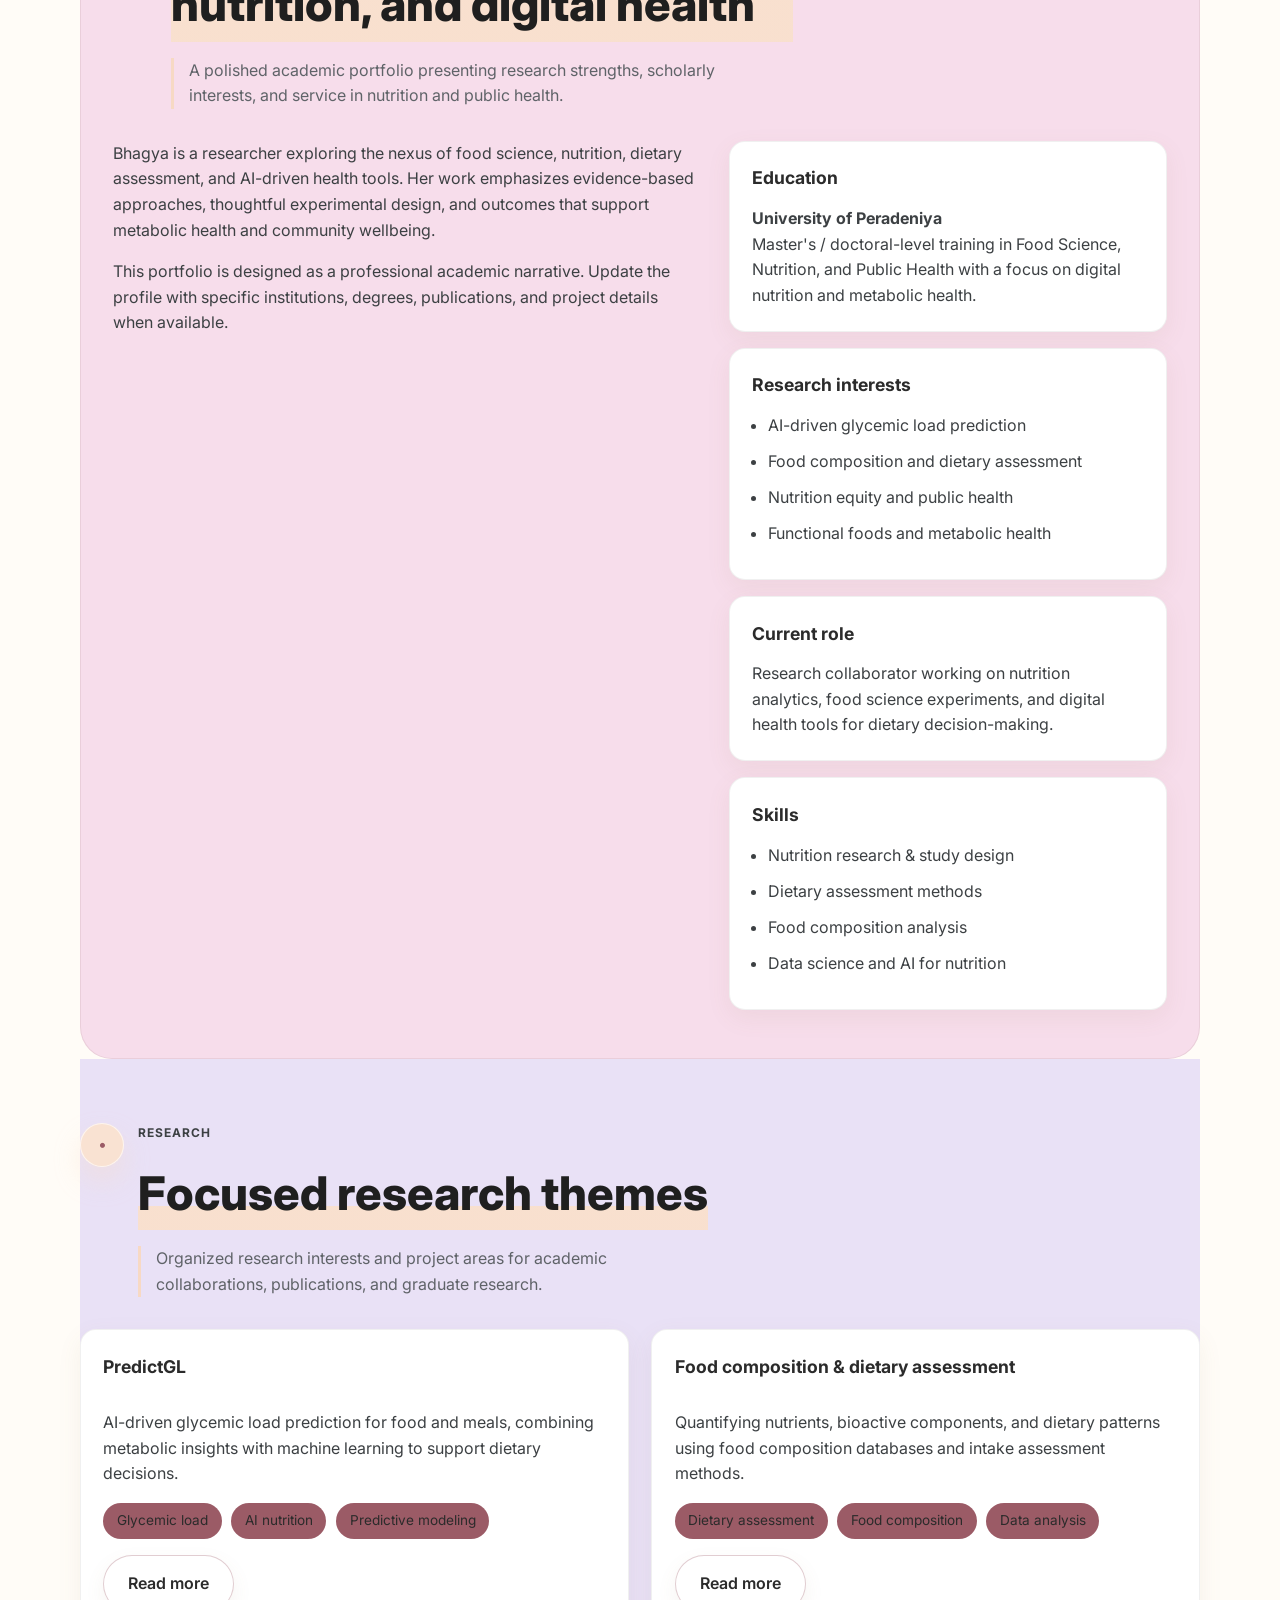
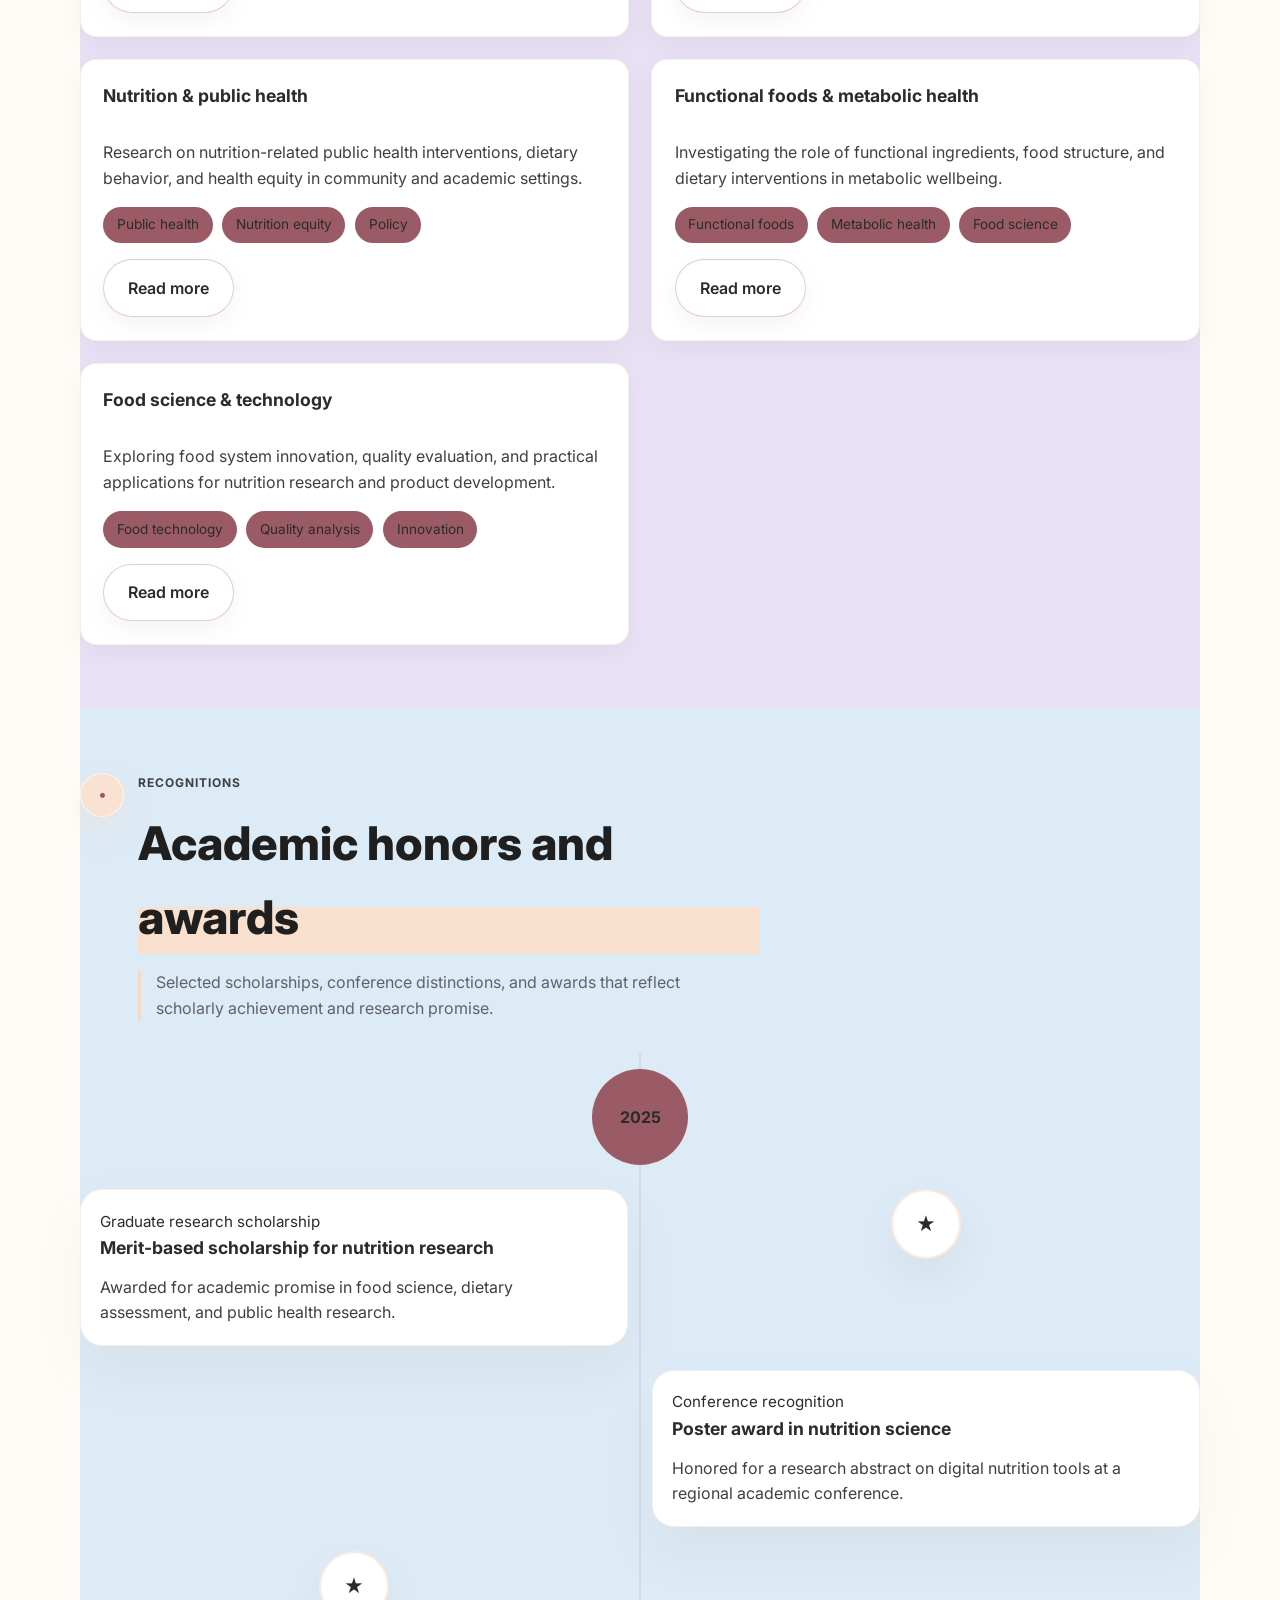
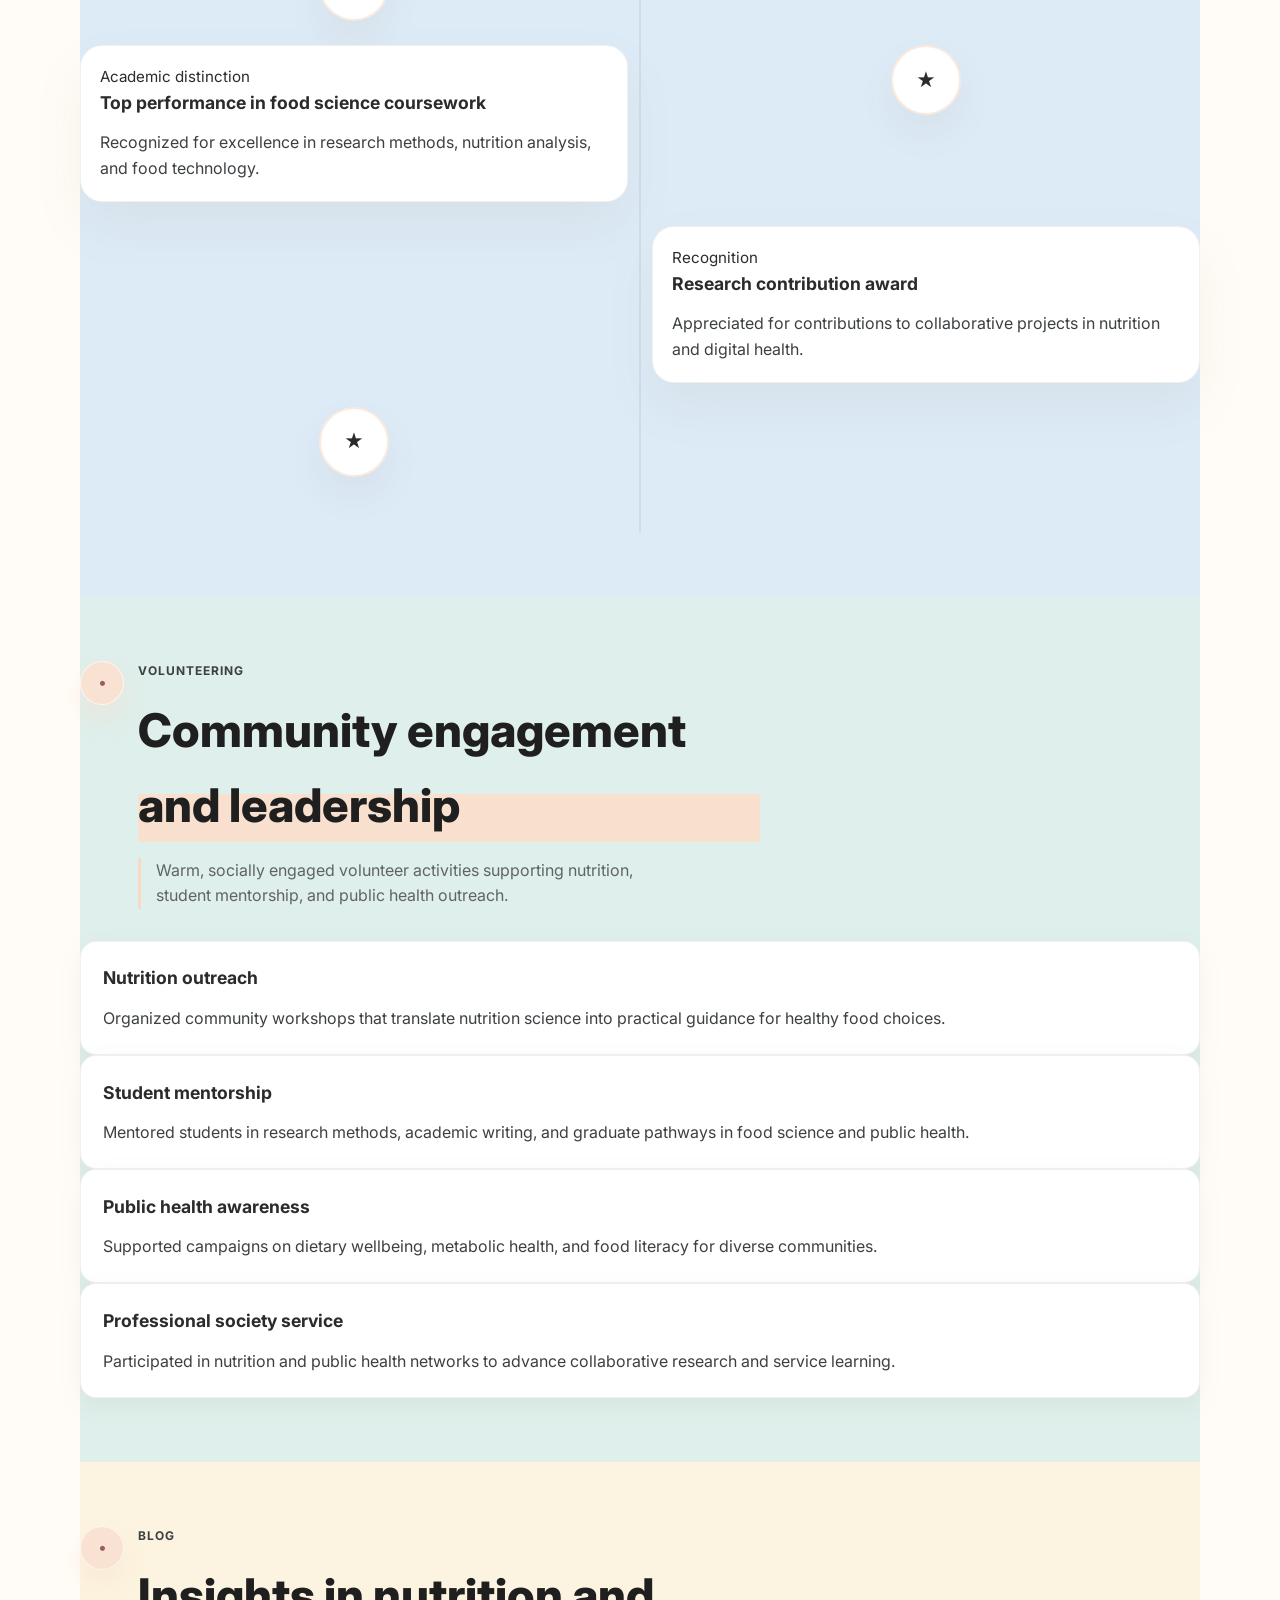
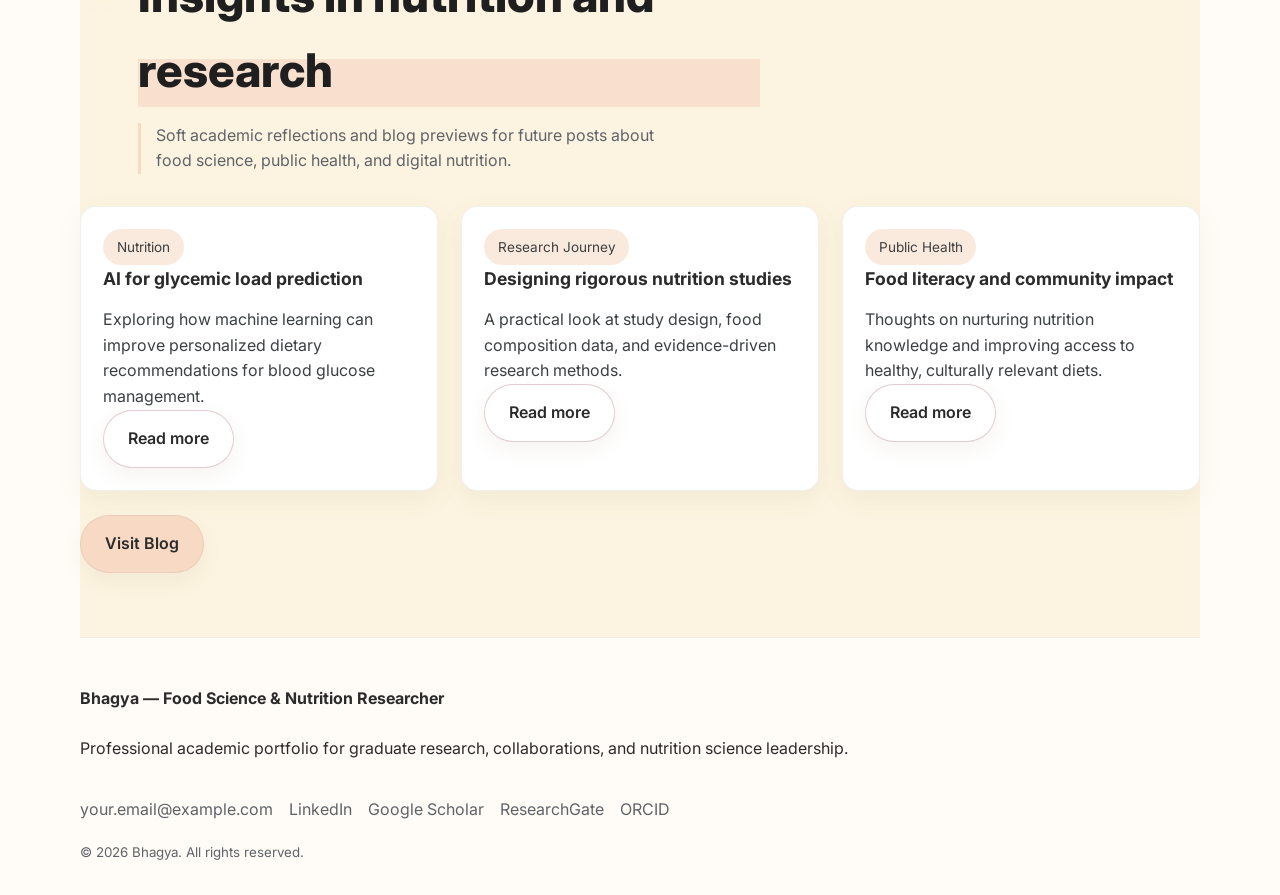
==== commit e0f22b0a: "added blog background.png" ====
--- a/index.html
+++ b/index.html
@@ -5,7 +5,7 @@
     <meta name="viewport" content="width=device-width, initial-scale=1" />
     <title>Bhagya | Food Science, Nutrition & Digital Health Research</title>
     <meta name="description" content="Bhagya is a researcher in food science, nutrition, public health, and AI-based nutrition tools. This portfolio highlights research, academic recognitions, volunteering, and blog updates." />
-    <link rel="icon" href="assets/favicon.png" />
+    <link rel="icon" href="assets/logo.png" />
     <link rel="preconnect" href="https://fonts.googleapis.com" />
     <link rel="preconnect" href="https://fonts.gstatic.com" crossorigin />
     <link href="https://fonts.googleapis.com/css2?family=Inter:wght@300;400;500;600;700;800&display=swap" rel="stylesheet" />
@@ -57,6 +57,9 @@
             <div class="profile-frame">
               <img src="assets/Bhagya.JPG" alt="Profile photo for Bhagya" />
             </div>
+            <a class="btn primary download-cv-btn" href="assets/Sujani_Bhagya_CV.pdf" download>
+              Download CV
+            </a>
           </div>
         </div>
       </section>
--- a/styles.css
+++ b/styles.css
@@ -395,6 +395,10 @@
   object-fit: cover;
 }
 
+.hero-art .download-cv-btn {
+  margin-top: 1.5rem;
+}
+
 .hero-accent {
   position: absolute;
   border-radius: 999px;
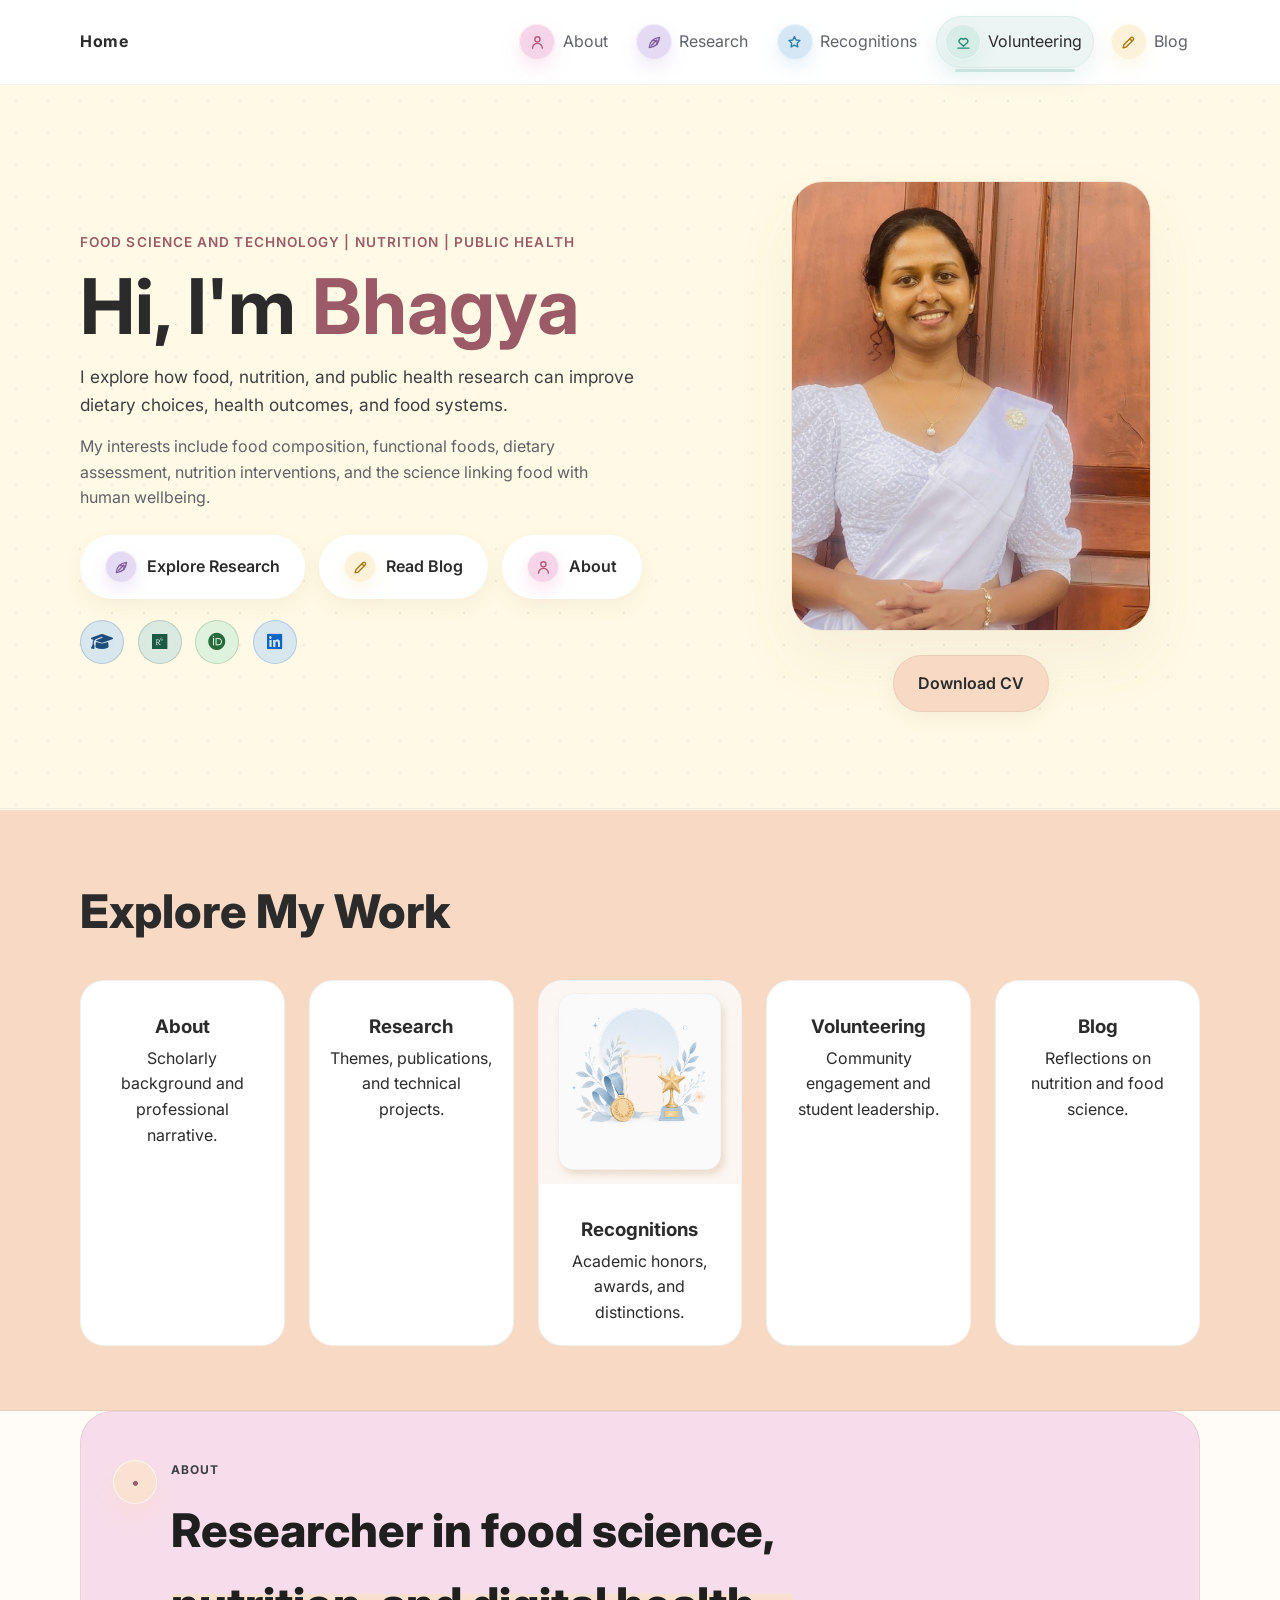
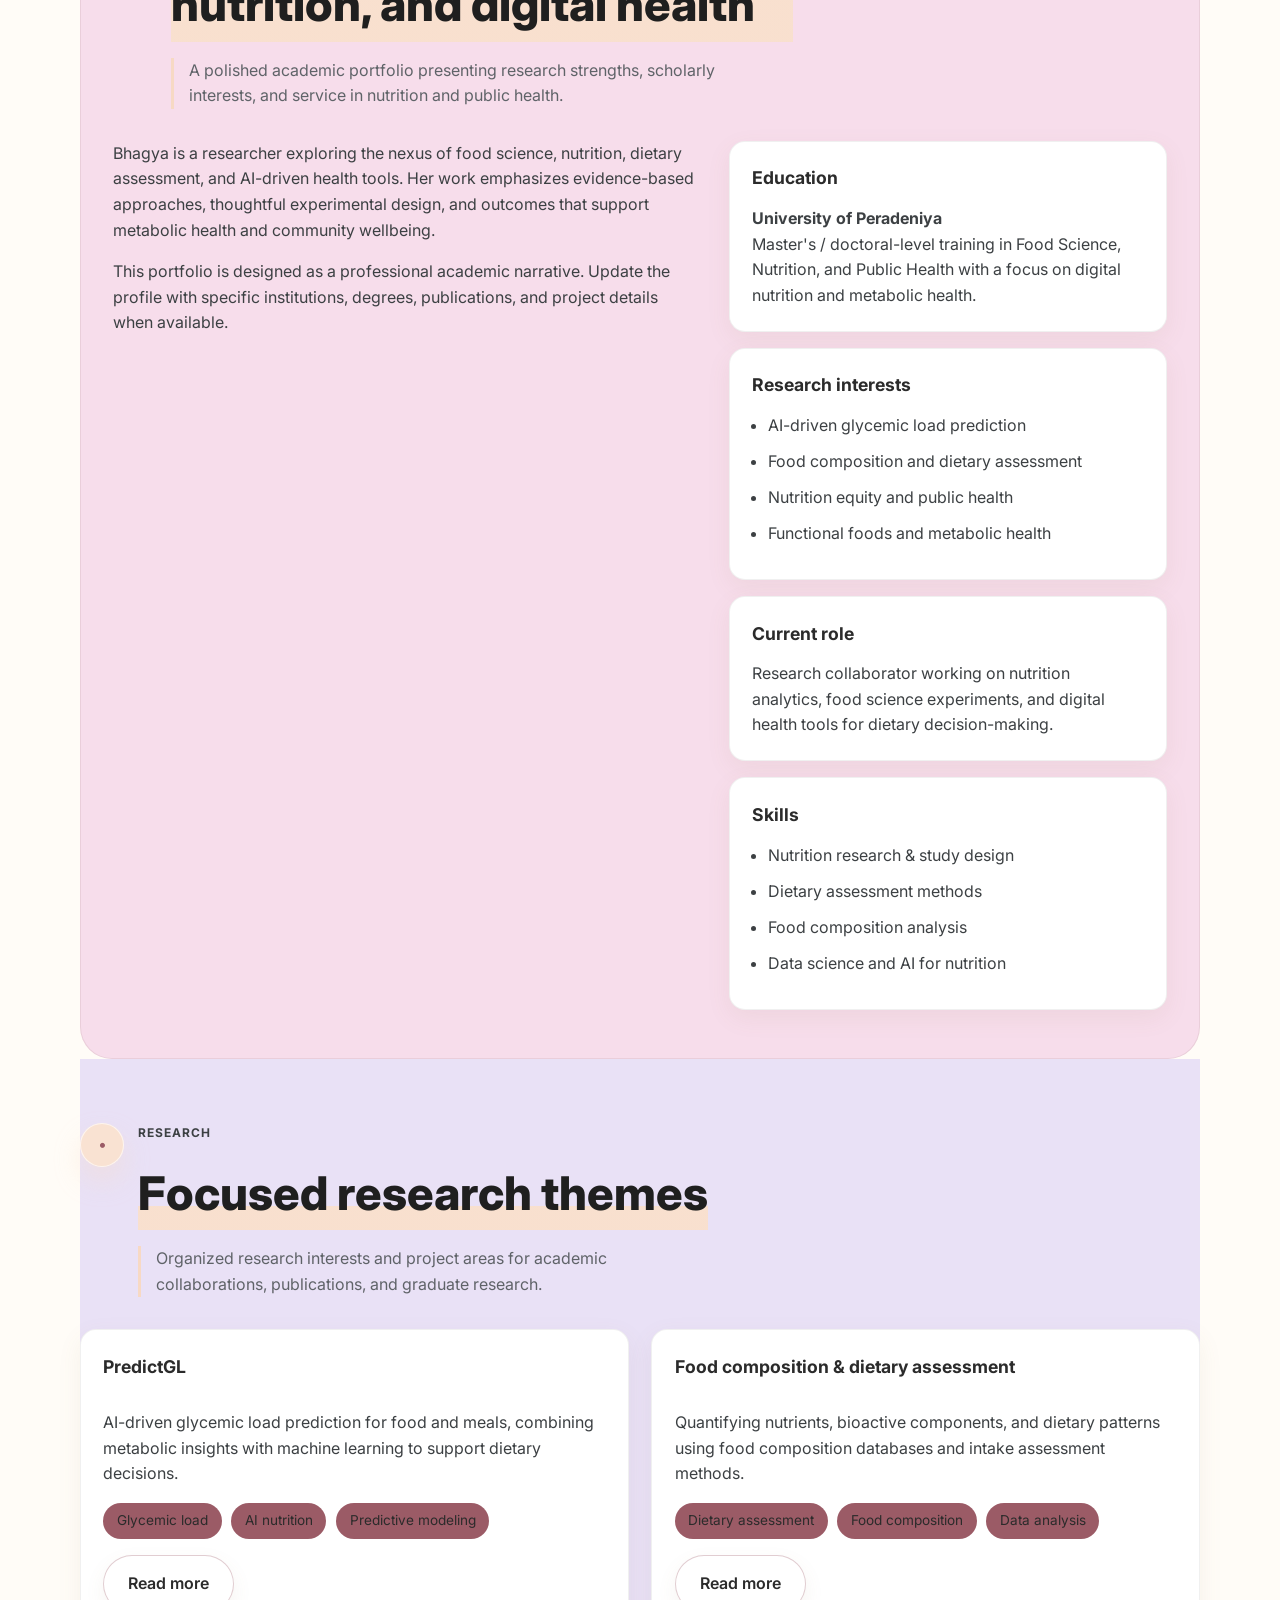
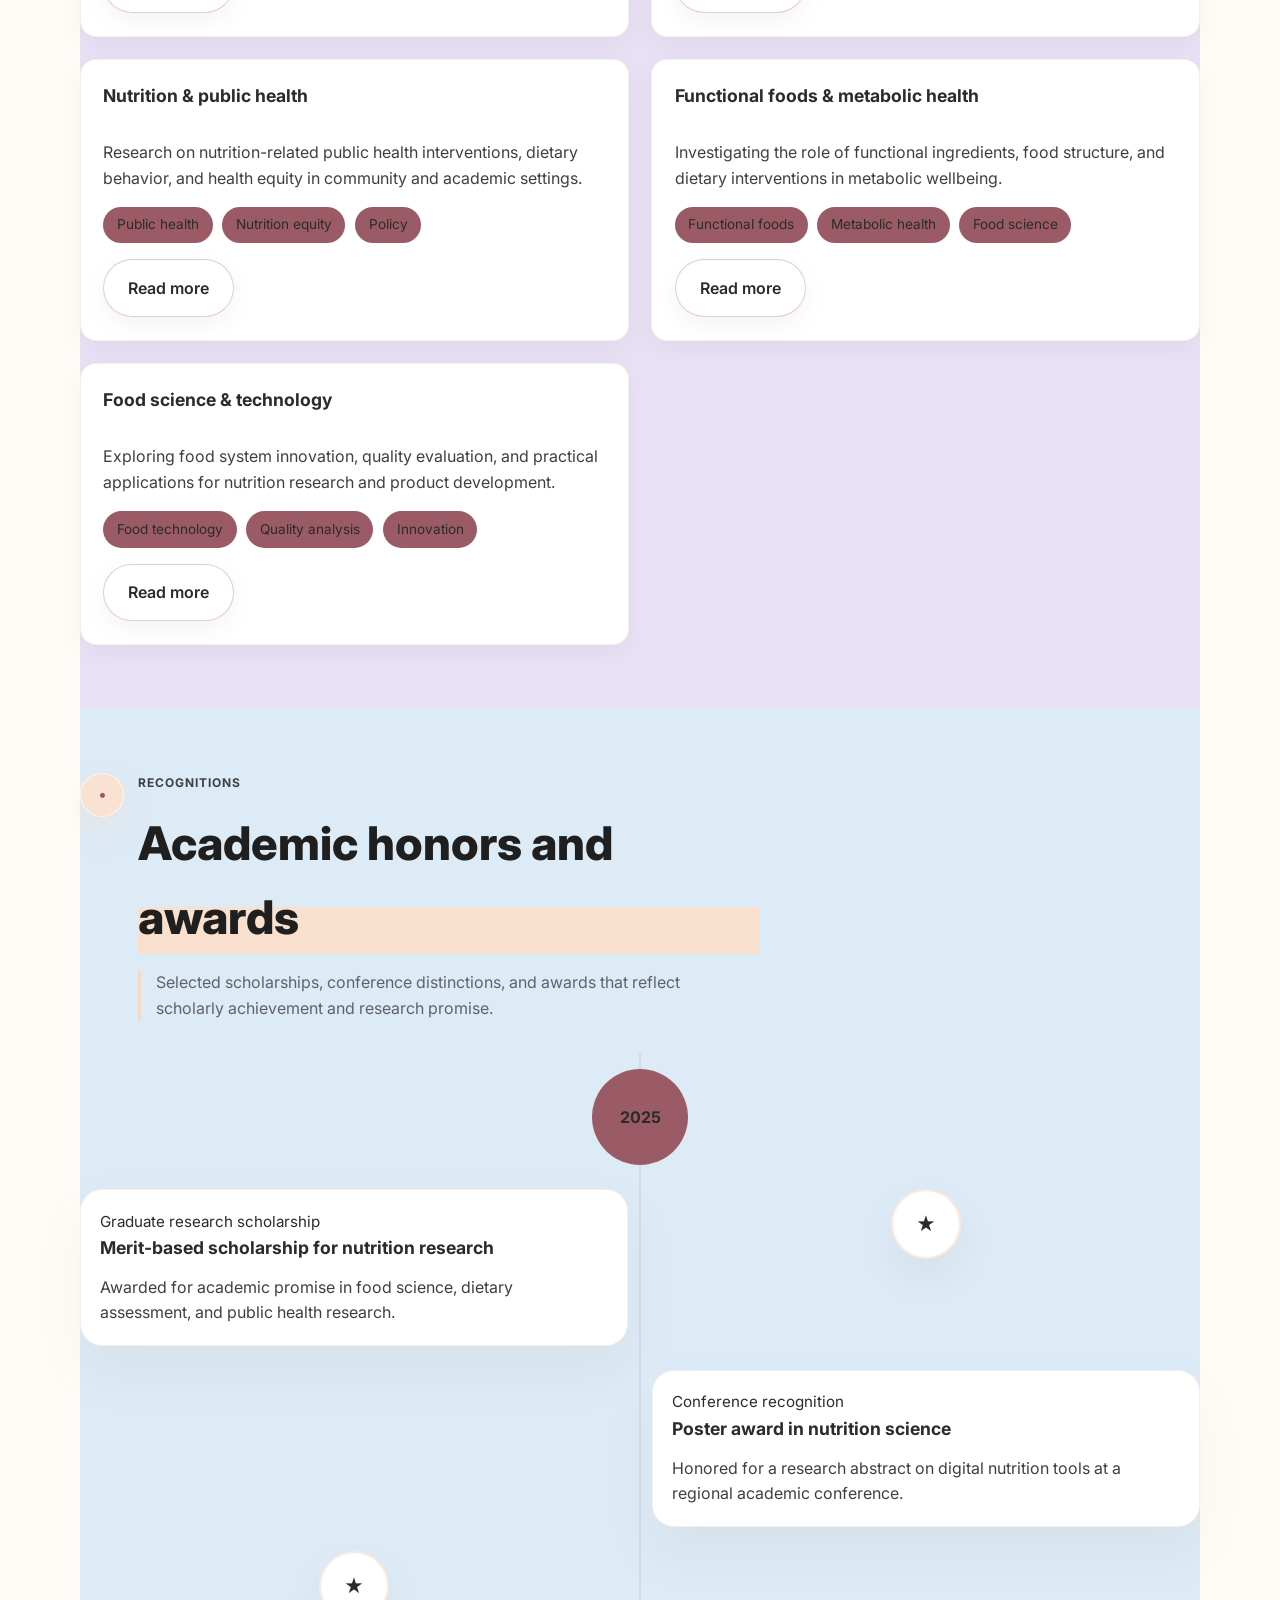
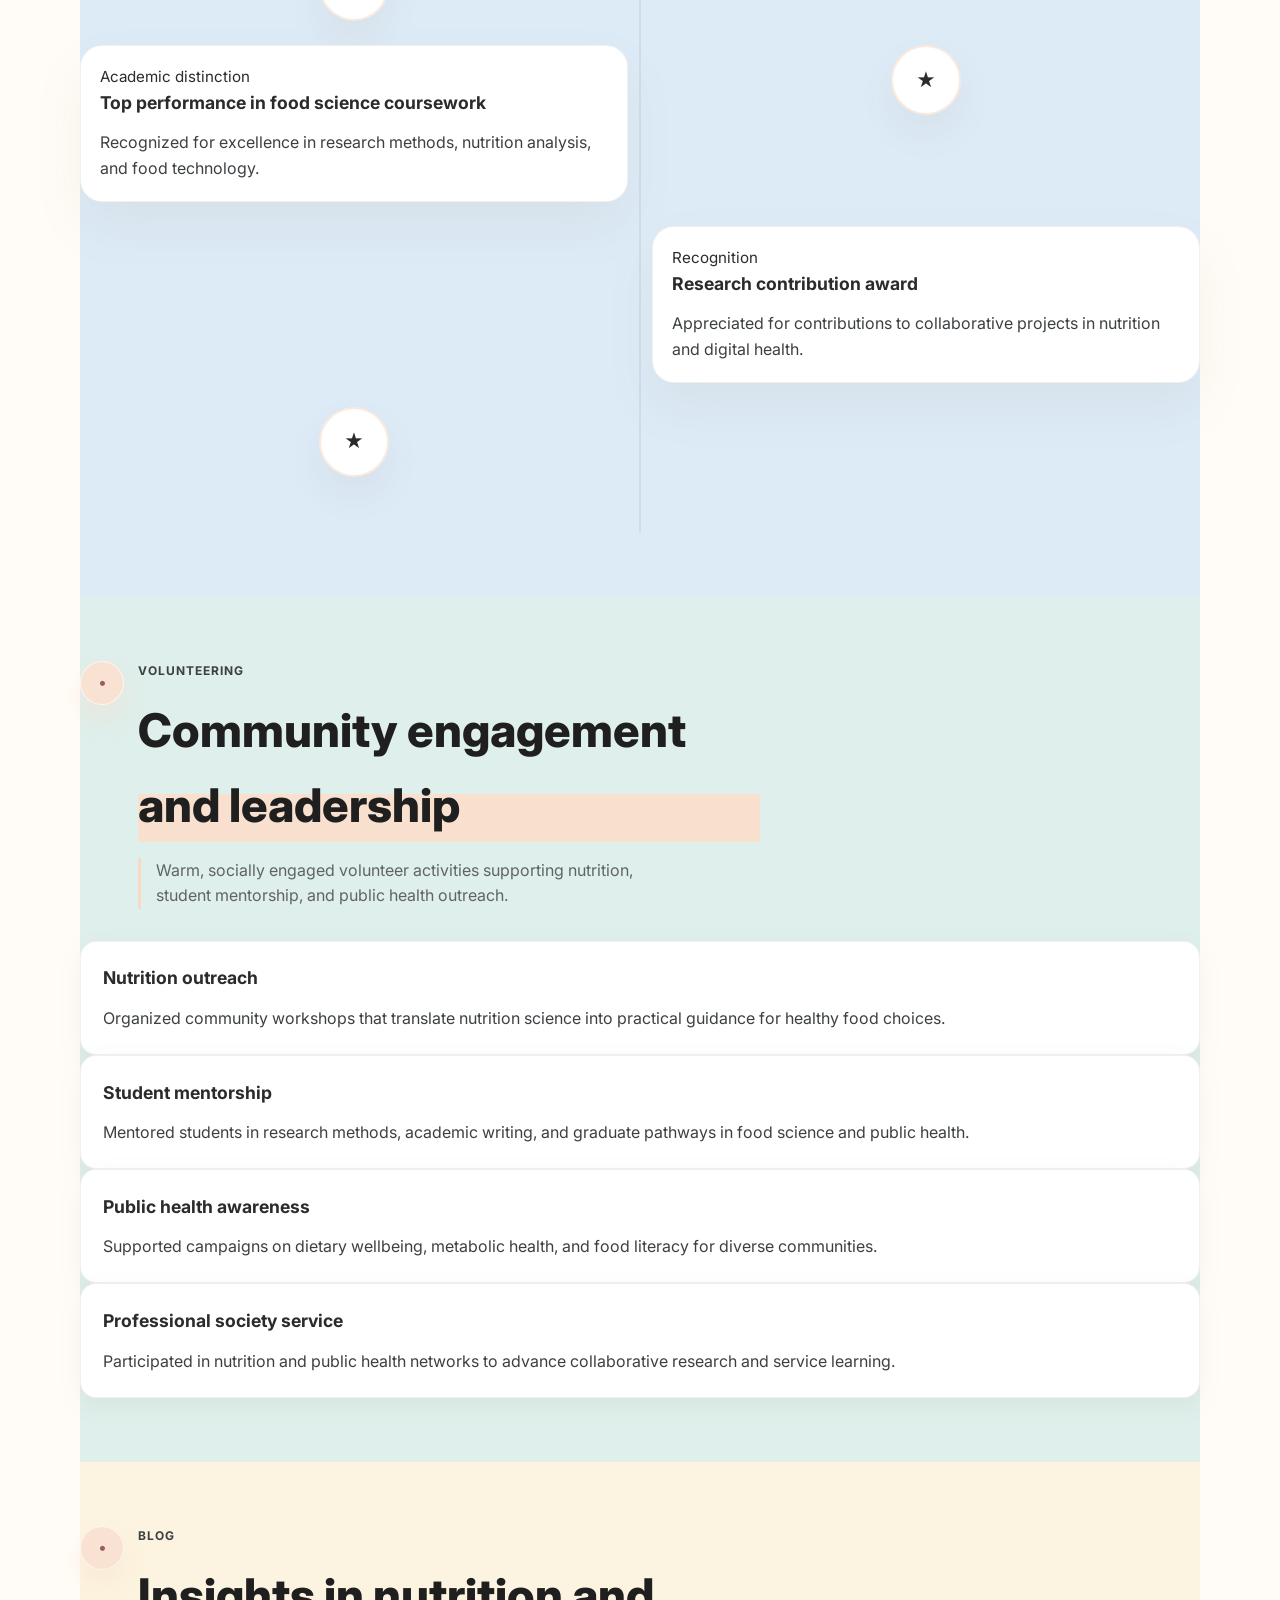
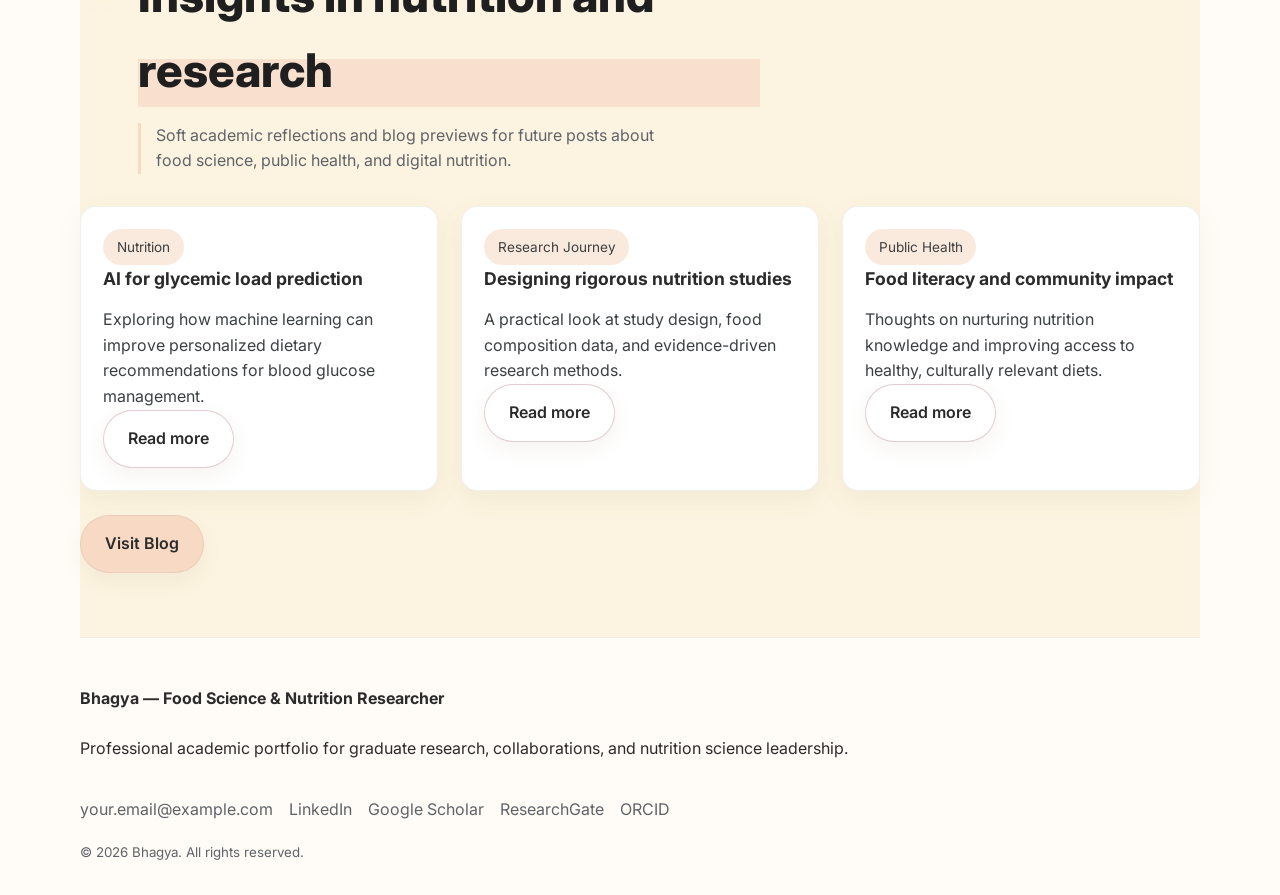
==== commit 17a7c70f: "added sopcial accounts buttons" ====
--- a/index.html
+++ b/index.html
@@ -9,6 +9,7 @@
     <link rel="preconnect" href="https://fonts.googleapis.com" />
     <link rel="preconnect" href="https://fonts.gstatic.com" crossorigin />
     <link href="https://fonts.googleapis.com/css2?family=Inter:wght@300;400;500;600;700;800&display=swap" rel="stylesheet" />
+    <link rel="stylesheet" href="https://cdnjs.cloudflare.com/ajax/libs/font-awesome/6.5.0/css/all.min.css" crossorigin="anonymous" referrerpolicy="no-referrer" />
     <link rel="stylesheet" href="styles.css" />
     <script defer src="script.js"></script>
   </head>
@@ -48,6 +49,20 @@
                 About
               </a>
             </div>
+            <div class="profile-links" role="navigation" aria-label="Academic profiles">
+              <a class="profile-icon google" href="https://scholar.google.com/citations?user=1Ptw6hwAAAAJ&hl=en&oi=sra" target="_blank" rel="noreferrer" aria-label="Google Scholar" title="Google Scholar">
+                <i class="fa-solid fa-graduation-cap" aria-hidden="true"></i>
+              </a>
+              <a class="profile-icon researchgate" href="https://www.researchgate.net/profile/Sujani_Bhagya" target="_blank" rel="noreferrer" aria-label="ResearchGate" title="ResearchGate">
+                <i class="fa-brands fa-researchgate" aria-hidden="true"></i>
+              </a>
+              <a class="profile-icon orcid" href="https://orcid.org/my-orcid?orcid=0009-0004-1689-849X" target="_blank" rel="noreferrer" aria-label="ORCID" title="ORCID">
+                <i class="fa-brands fa-orcid" aria-hidden="true"></i>
+              </a>
+              <a class="profile-icon linkedin" href="https://linkedin.com/in/Sujani-Bhagya" target="_blank" rel="noreferrer" aria-label="LinkedIn" title="LinkedIn">
+                <i class="fa-brands fa-linkedin" aria-hidden="true"></i>
+              </a>
+            </div>
           </div>
           <div class="hero-art">
             <div class="hero-blobs">
--- a/styles.css
+++ b/styles.css
@@ -242,6 +242,51 @@
   border-bottom: 1px solid var(--border);
 }
 
+.blog-hero {
+  background-color: transparent;
+  background-image: url("assets/blog/blog_back.png");
+  background-size: cover;
+  background-position: center;
+  padding: clamp(3rem, 6vw, 4.5rem) 0 clamp(2rem, 4vw, 3rem);
+  min-height: 420px;
+  border-bottom: 1px solid var(--border);
+}
+
+.blog-hero .hero-text {
+  margin-top: -1rem;
+}
+
+.book-selector-grid {
+  display: grid;
+  grid-template-columns: repeat(auto-fit, minmax(150px, 1fr));
+  gap: 1rem;
+  margin-top: 2rem;
+}
+
+.book-selector-card {
+  background: rgba(255, 255, 255, 0.94);
+  border: 1px solid var(--border);
+  border-radius: 20px;
+  padding: 1rem;
+  min-height: 120px;
+  display: grid;
+  place-items: start stretch;
+  gap: 1rem;
+  text-align: center;
+}
+
+.book-selector-card h3 {
+  margin: 0;
+  font-size: 1rem;
+  letter-spacing: 0.04em;
+  text-transform: uppercase;
+}
+
+.btn.small {
+  padding: 0.7rem 1.1rem;
+  font-size: 0.95rem;
+}
+
 .explore-section {
   background-color: var(--pastel-peach);
   border-bottom: 1px solid var(--border);
@@ -346,6 +391,74 @@
   outline-offset: 3px;
 }
 
+.profile-links {
+  display: flex;
+  flex-wrap: wrap;
+  gap: 0.85rem;
+  margin-top: 1.3rem;
+  justify-content: flex-start;
+}
+
+.profile-icon {
+  width: 44px;
+  height: 44px;
+  display: inline-flex;
+  align-items: center;
+  justify-content: center;
+  border-radius: 50%;
+  border: 1px solid rgba(0, 0, 0, 0.08);
+  background: white;
+  color: var(--ink);
+  font-size: 1.1rem;
+  transition: transform 0.2s ease, box-shadow 0.2s ease, background 0.2s ease, color 0.2s ease;
+}
+
+.profile-icon i {
+  display: inline-block;
+}
+
+.profile-icon:hover,
+.profile-icon:focus-visible {
+  background: white;
+  transform: translateY(-2px);
+  box-shadow: 0 15px 28px rgba(149, 120, 138, 0.12);
+}
+
+.profile-icon:focus-visible {
+  outline: 3px solid color-mix(in srgb, var(--general-accent) 30%, white);
+  outline-offset: 3px;
+}
+
+.profile-icon.google {
+  background: rgba(198, 222, 241, 0.68);
+  color: #1f4d7a;
+  border-color: rgba(31, 77, 122, 0.2);
+}
+
+.profile-icon.researchgate {
+  background: rgba(201, 228, 222, 0.68);
+  color: #1b5a42;
+  border-color: rgba(27, 90, 66, 0.2);
+}
+
+.profile-icon.orcid {
+  background: rgba(208, 239, 214, 0.68);
+  color: #276a3c;
+  border-color: rgba(39, 106, 60, 0.2);
+}
+
+.profile-icon.linkedin {
+  background: rgba(198, 222, 241, 0.68);
+  color: #0a66c2;
+  border-color: rgba(10, 102, 194, 0.2);
+}
+
+@media (max-width: 720px) {
+  .profile-links {
+    justify-content: center;
+  }
+}
+
 .btn:hover {
   transform: translateY(-1px);
   box-shadow: 0 16px 34px rgba(38, 55, 71, 0.15);
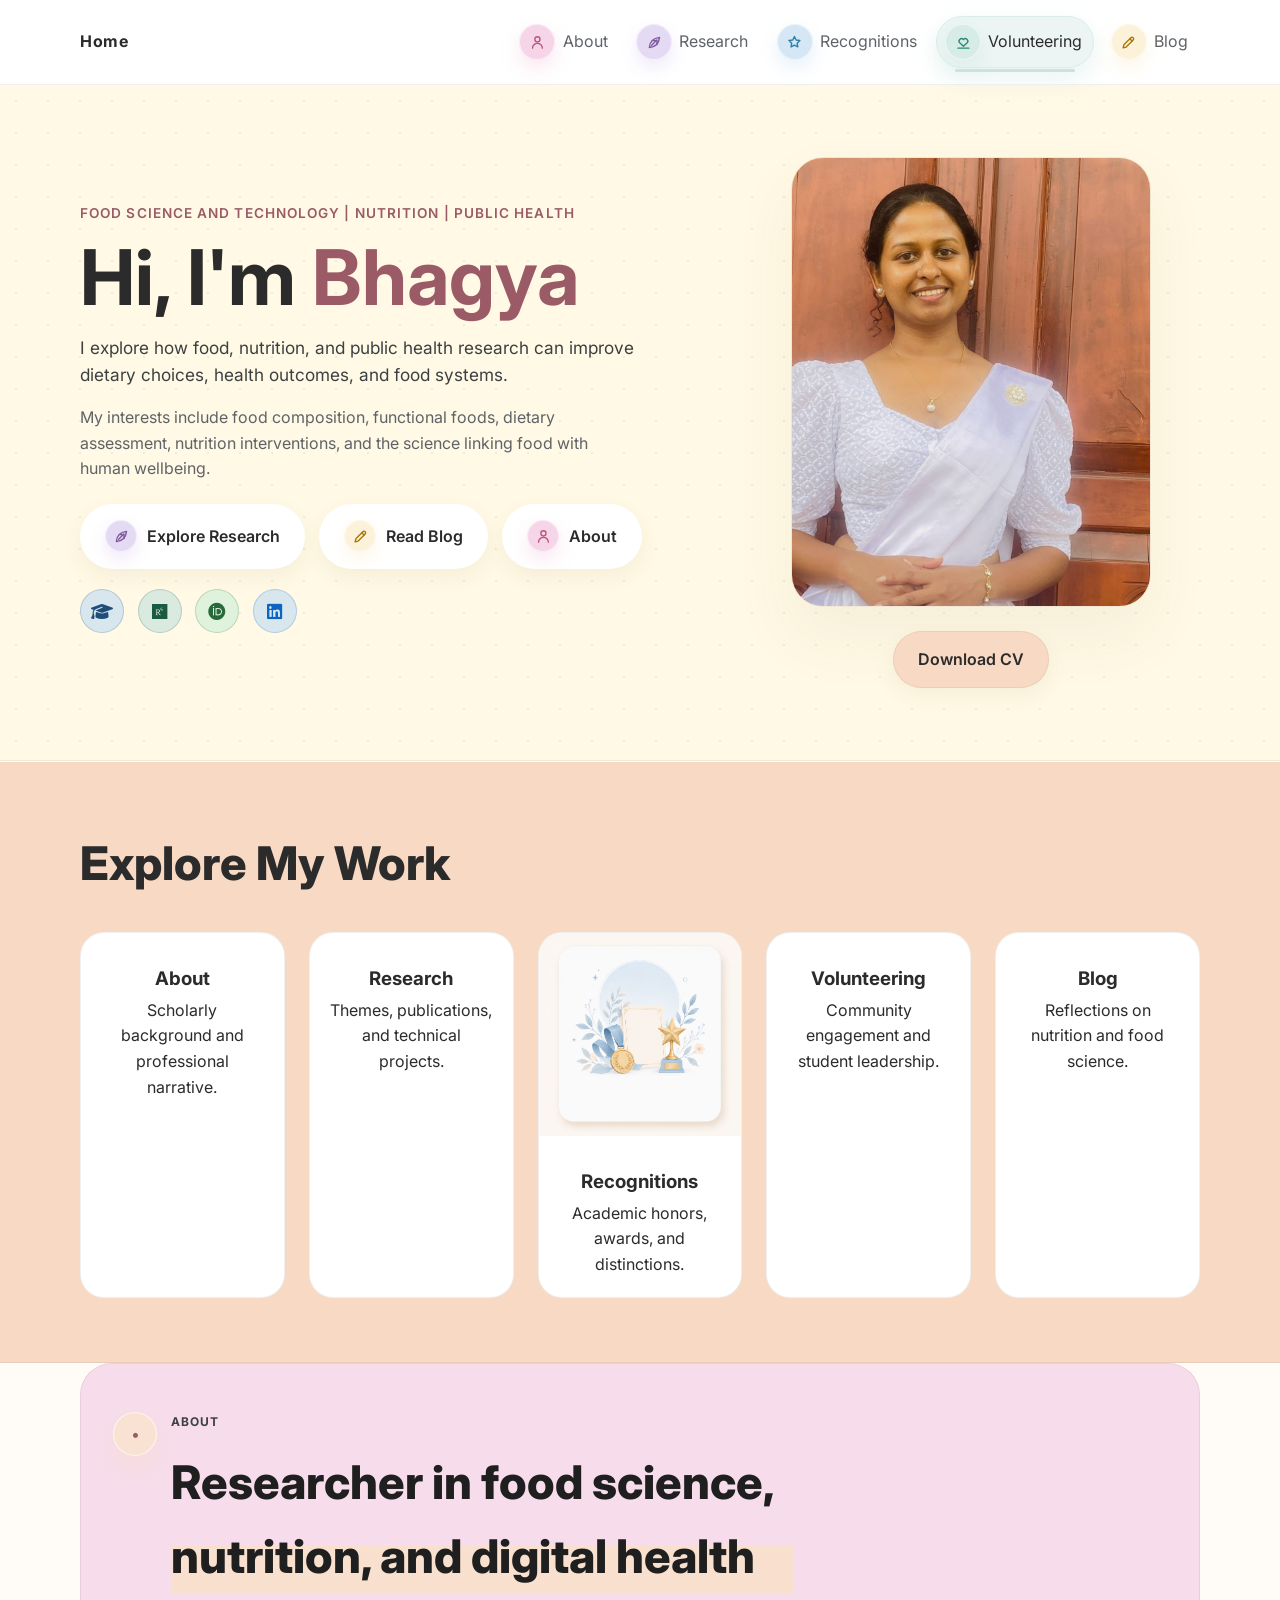
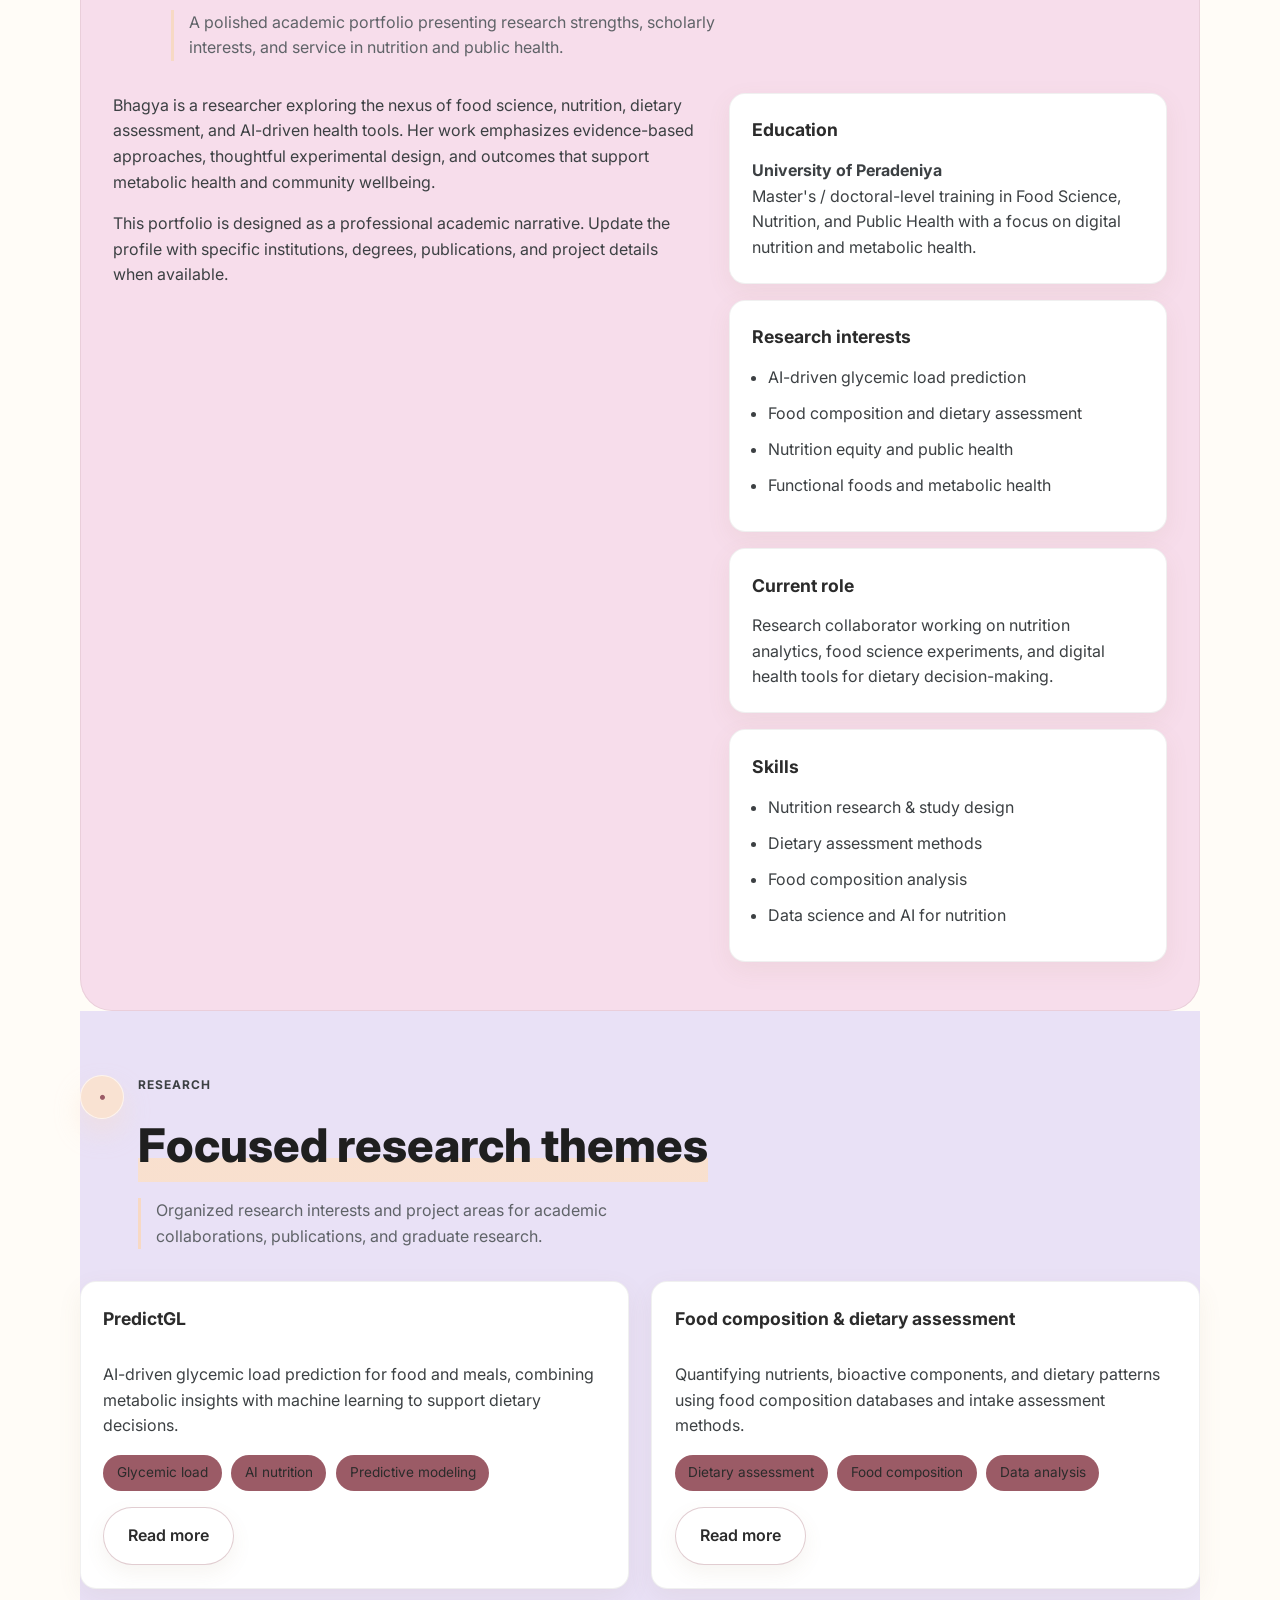
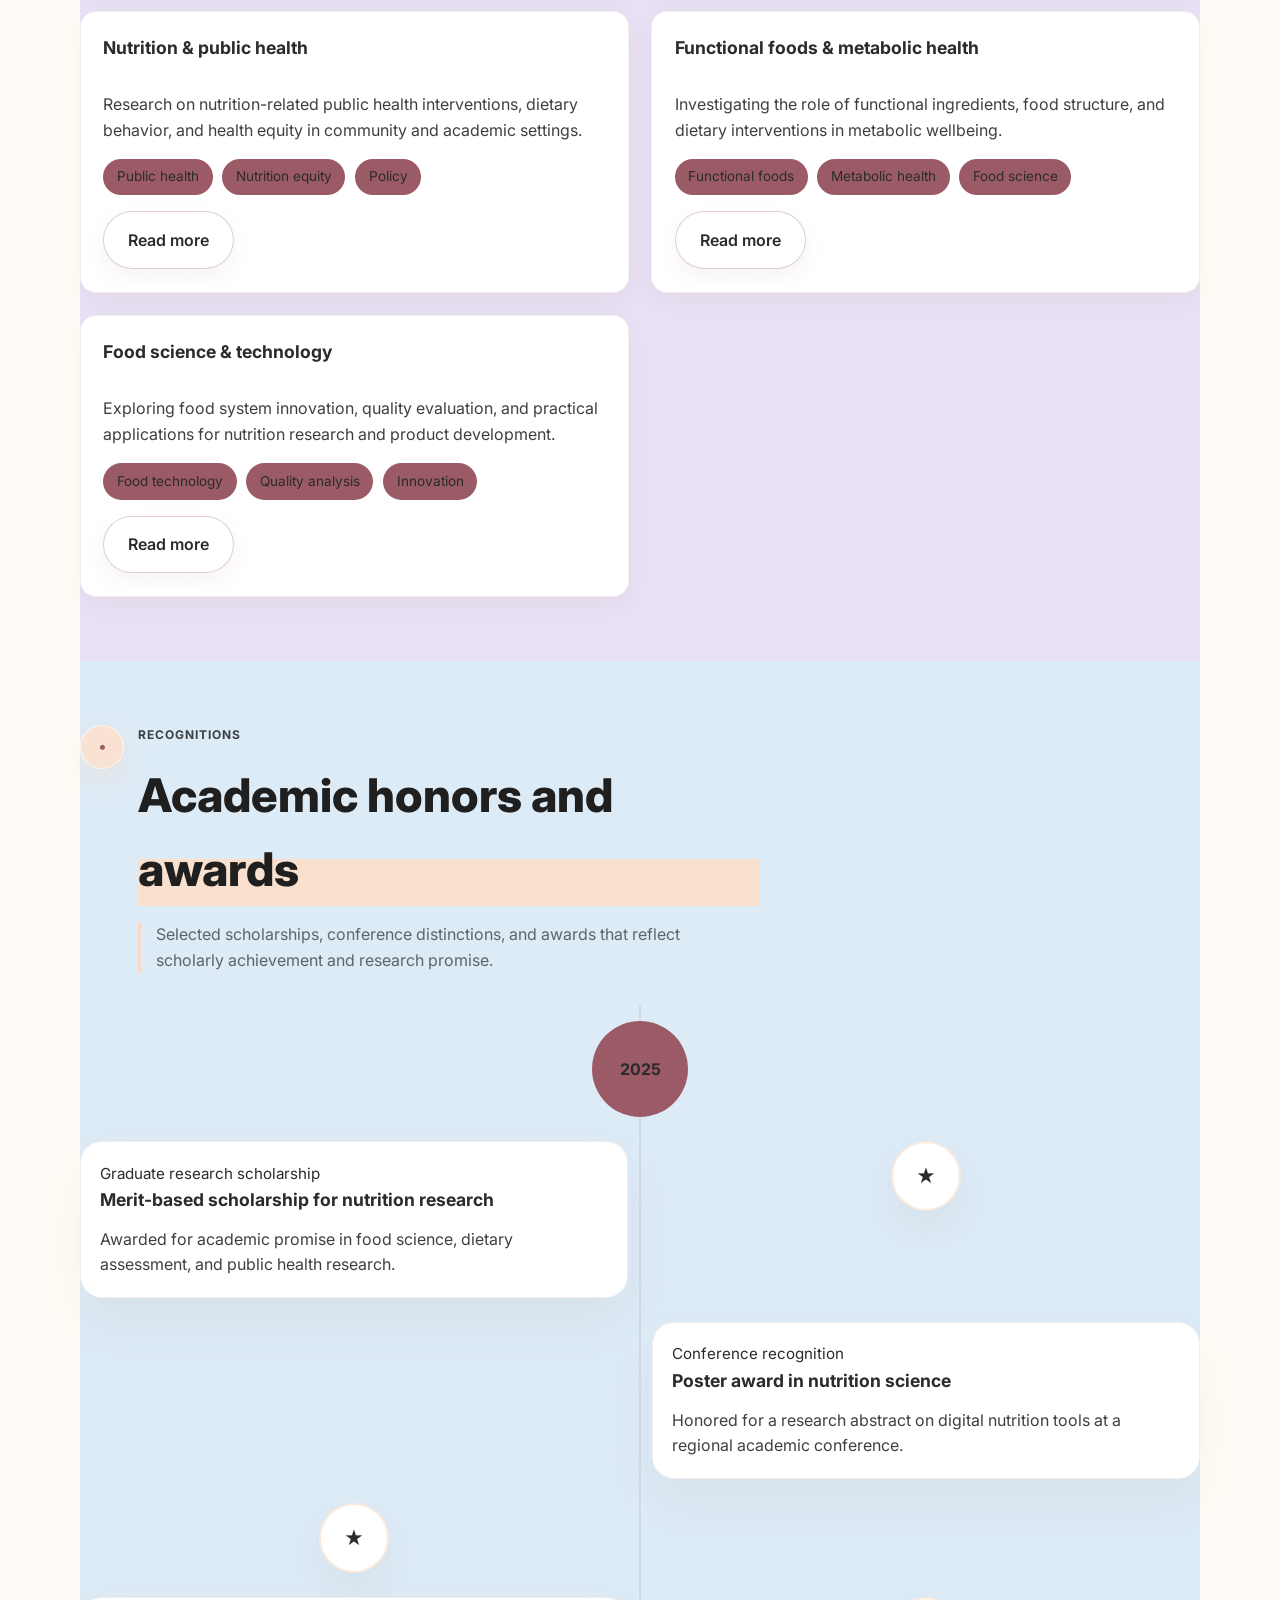
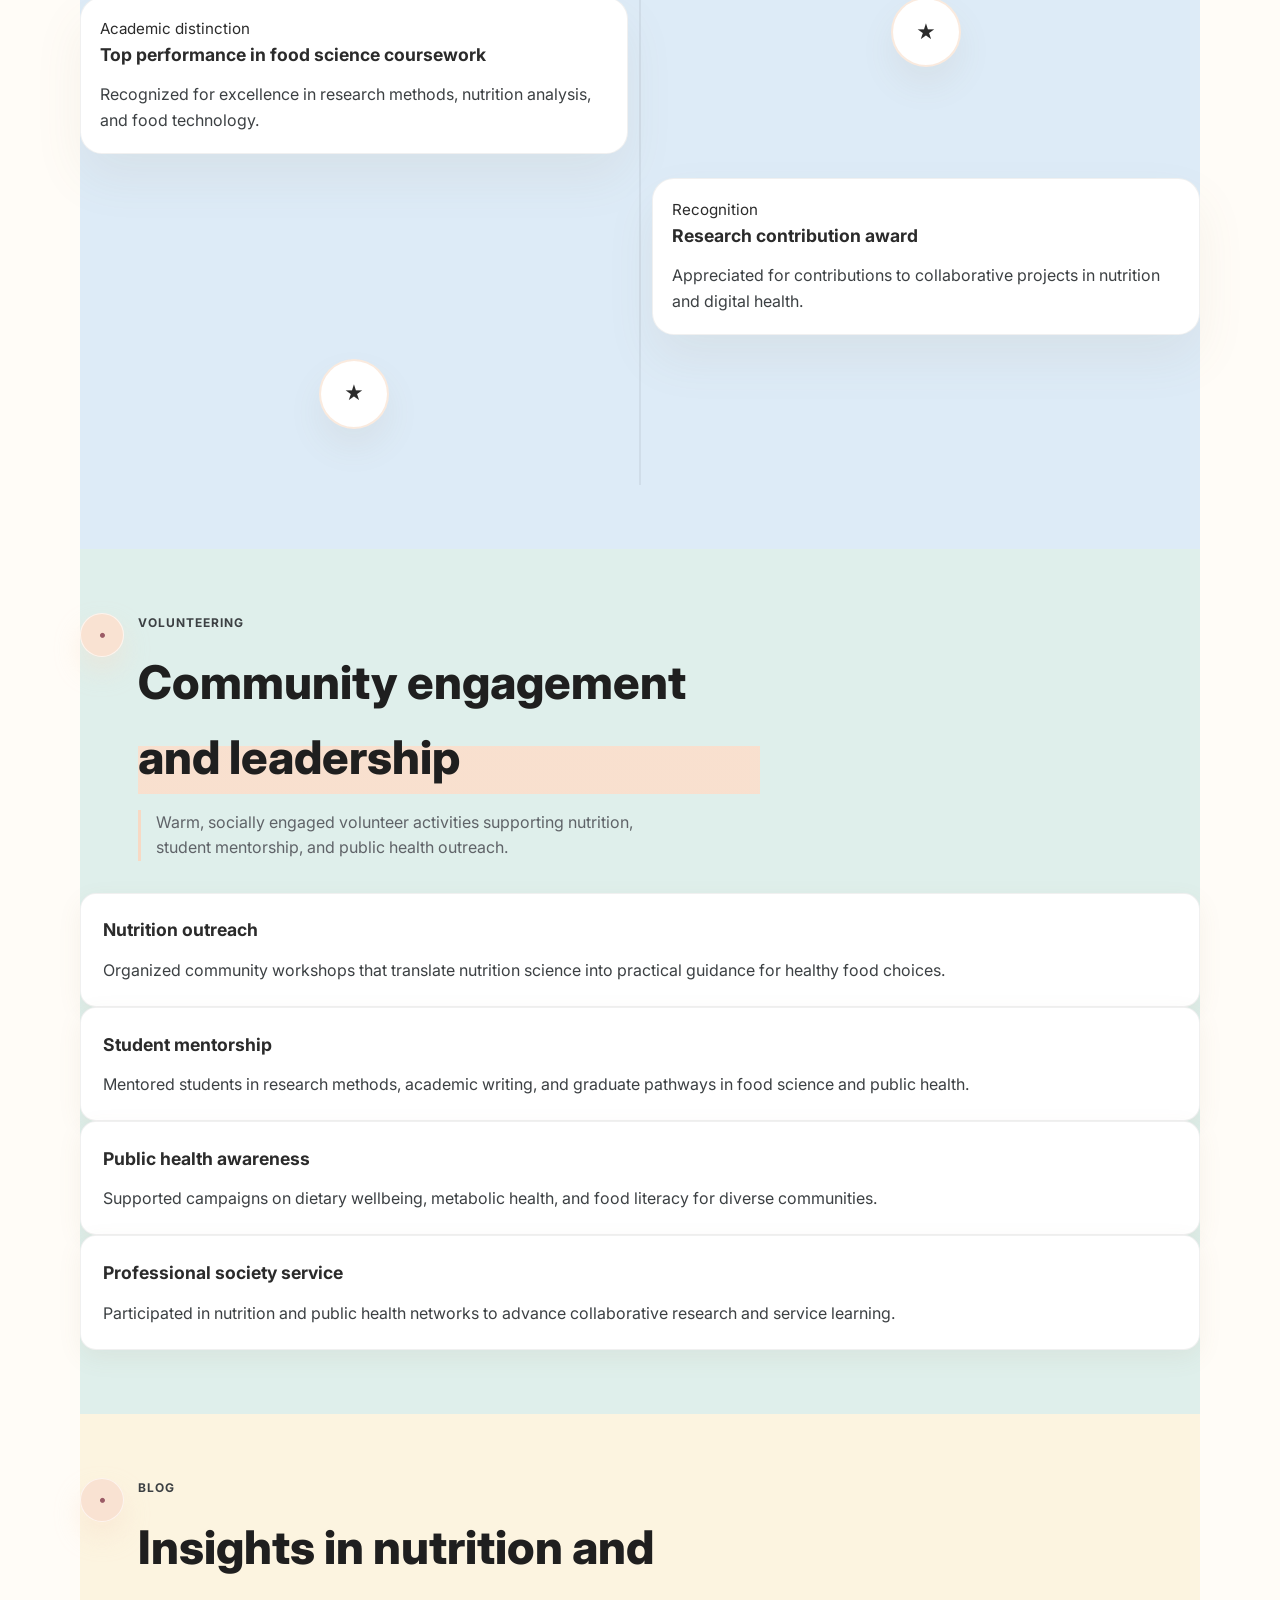
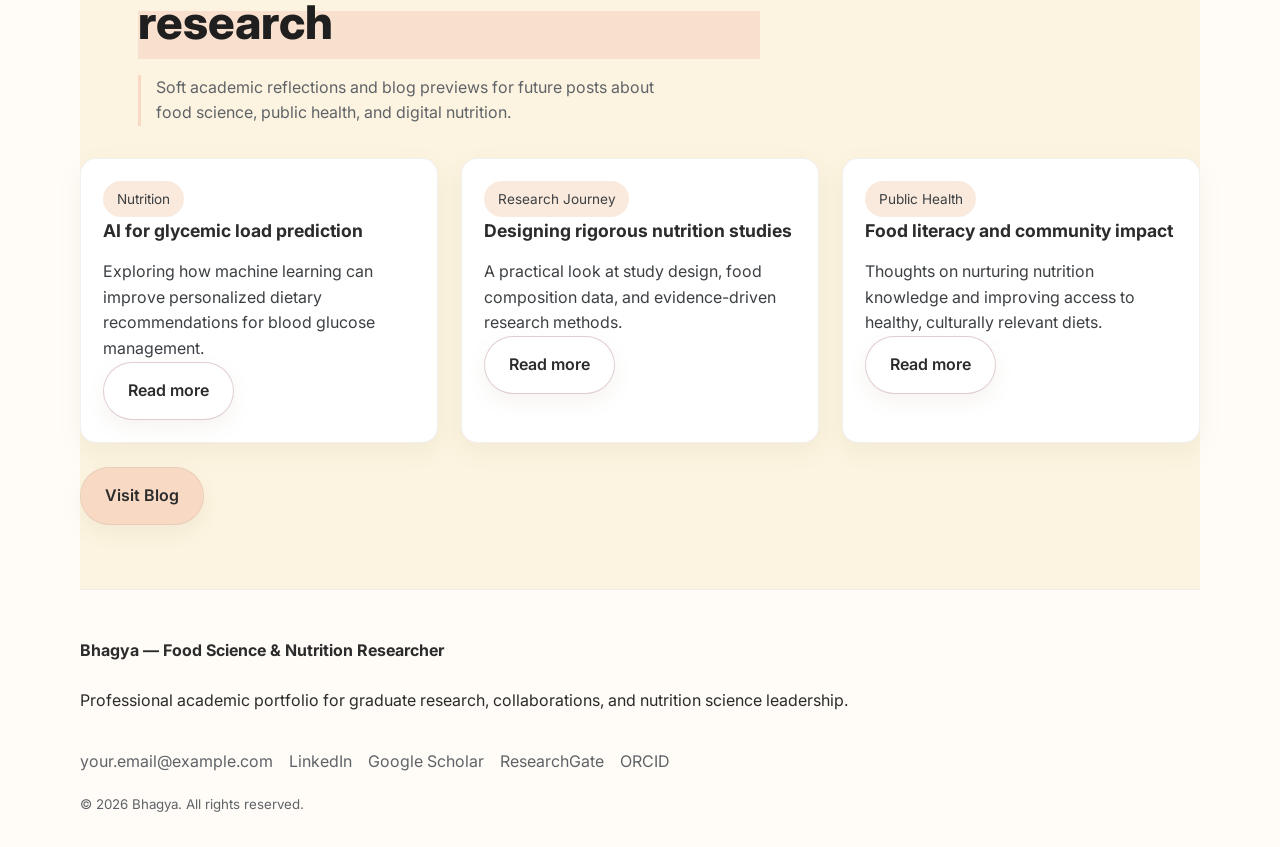
==== commit ce81cbfd: "move hero section wordings up" ====
--- a/index.html
+++ b/index.html
@@ -56,7 +56,7 @@
               <a class="profile-icon researchgate" href="https://www.researchgate.net/profile/Sujani_Bhagya" target="_blank" rel="noreferrer" aria-label="ResearchGate" title="ResearchGate">
                 <i class="fa-brands fa-researchgate" aria-hidden="true"></i>
               </a>
-              <a class="profile-icon orcid" href="https://orcid.org/my-orcid?orcid=0009-0004-1689-849X" target="_blank" rel="noreferrer" aria-label="ORCID" title="ORCID">
+              <a class="profile-icon orcid" href="https://orcid.org/0009-0004-1689-849X" target="_blank" rel="noreferrer" aria-label="ORCID" title="ORCID">
                 <i class="fa-brands fa-orcid" aria-hidden="true"></i>
               </a>
               <a class="profile-icon linkedin" href="https://linkedin.com/in/Sujani-Bhagya" target="_blank" rel="noreferrer" aria-label="LinkedIn" title="LinkedIn">
--- a/styles.css
+++ b/styles.css
@@ -297,11 +297,12 @@
   grid-template-columns: 1.2fr 0.9fr;
   align-items: center;
   gap: clamp(2rem, 4vw, 3.5rem);
-  padding: clamp(3.5rem, 8vw, 6rem) 0;
+  padding: clamp(2.5rem, 6vw, 4.5rem) 0;
 }
 
 .hero-text {
   max-width: 620px;
+  margin-top: -0.75rem;
 }
 
 .eyebrow {
@@ -344,7 +345,7 @@
   display: flex;
   flex-wrap: wrap;
   gap: 0.9rem;
-  margin-top: 1.5rem;
+  margin-top: 1rem;
 }
 
 .btn {
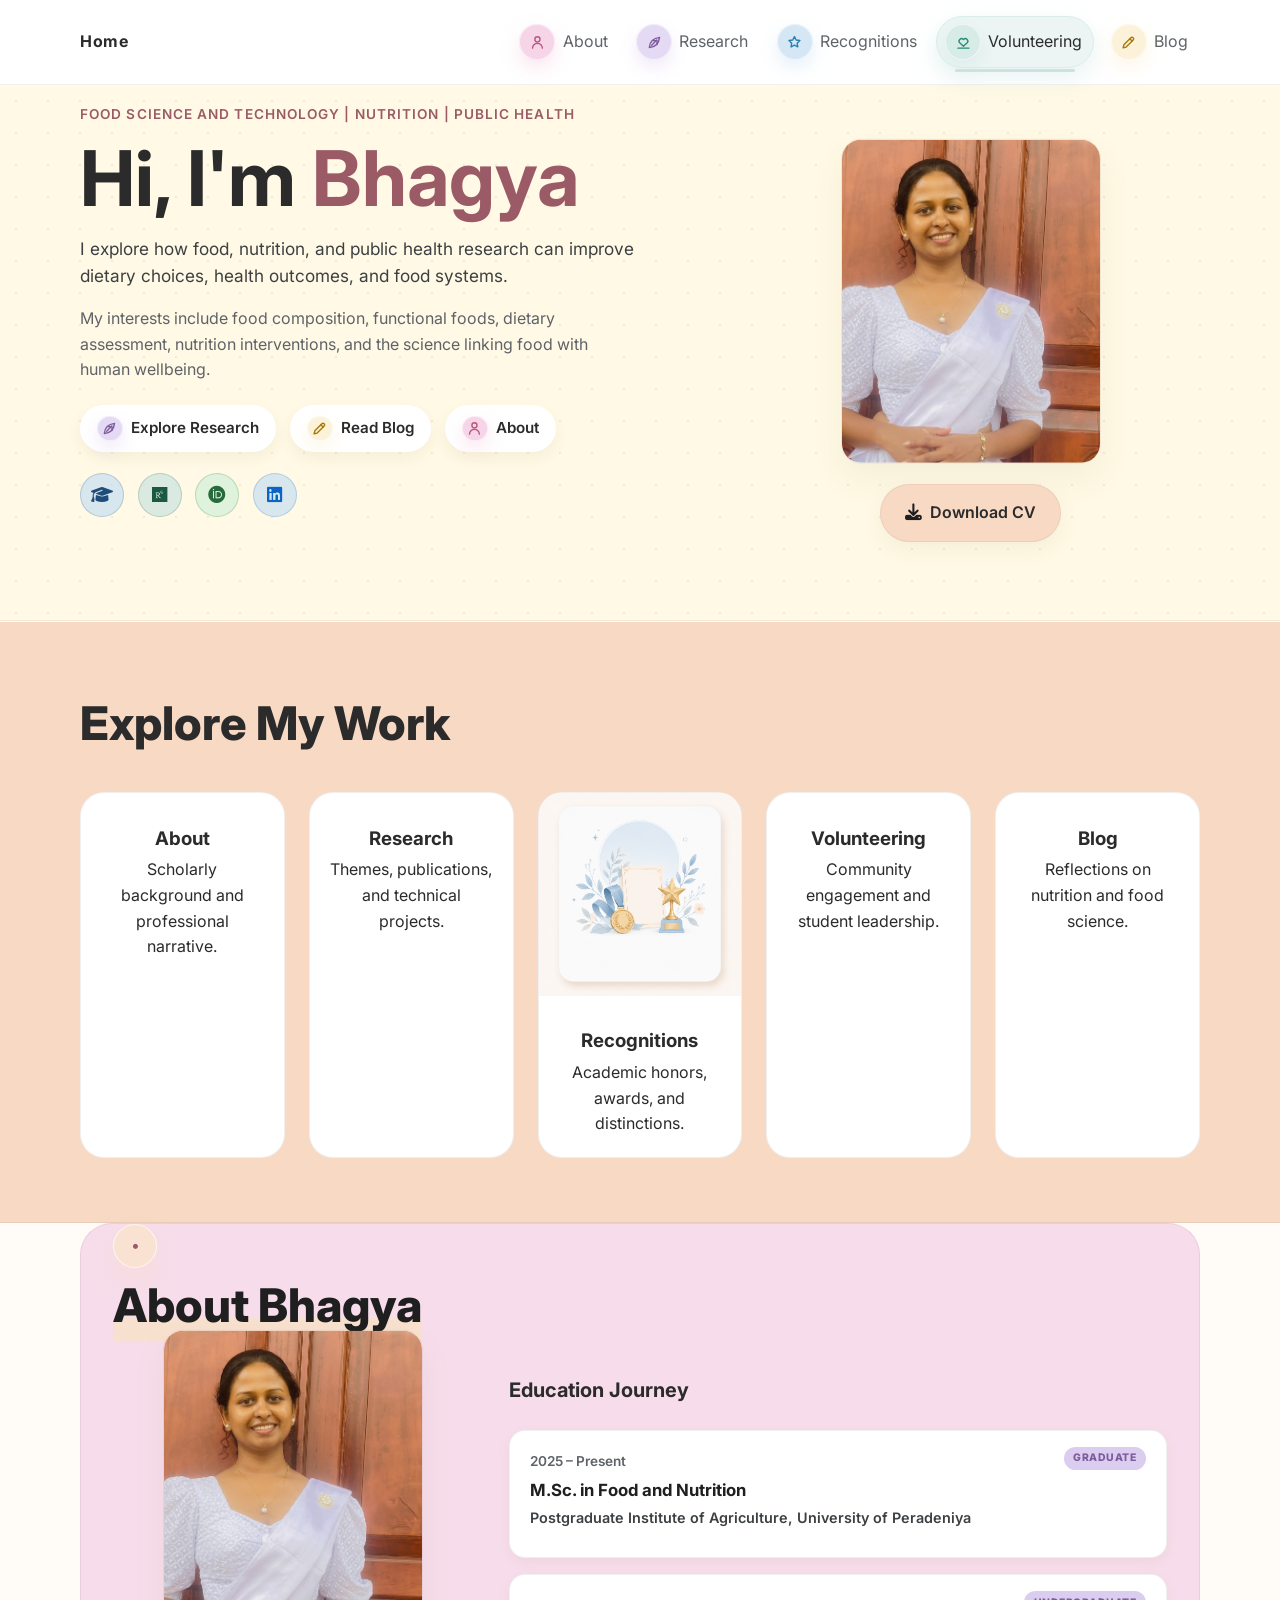
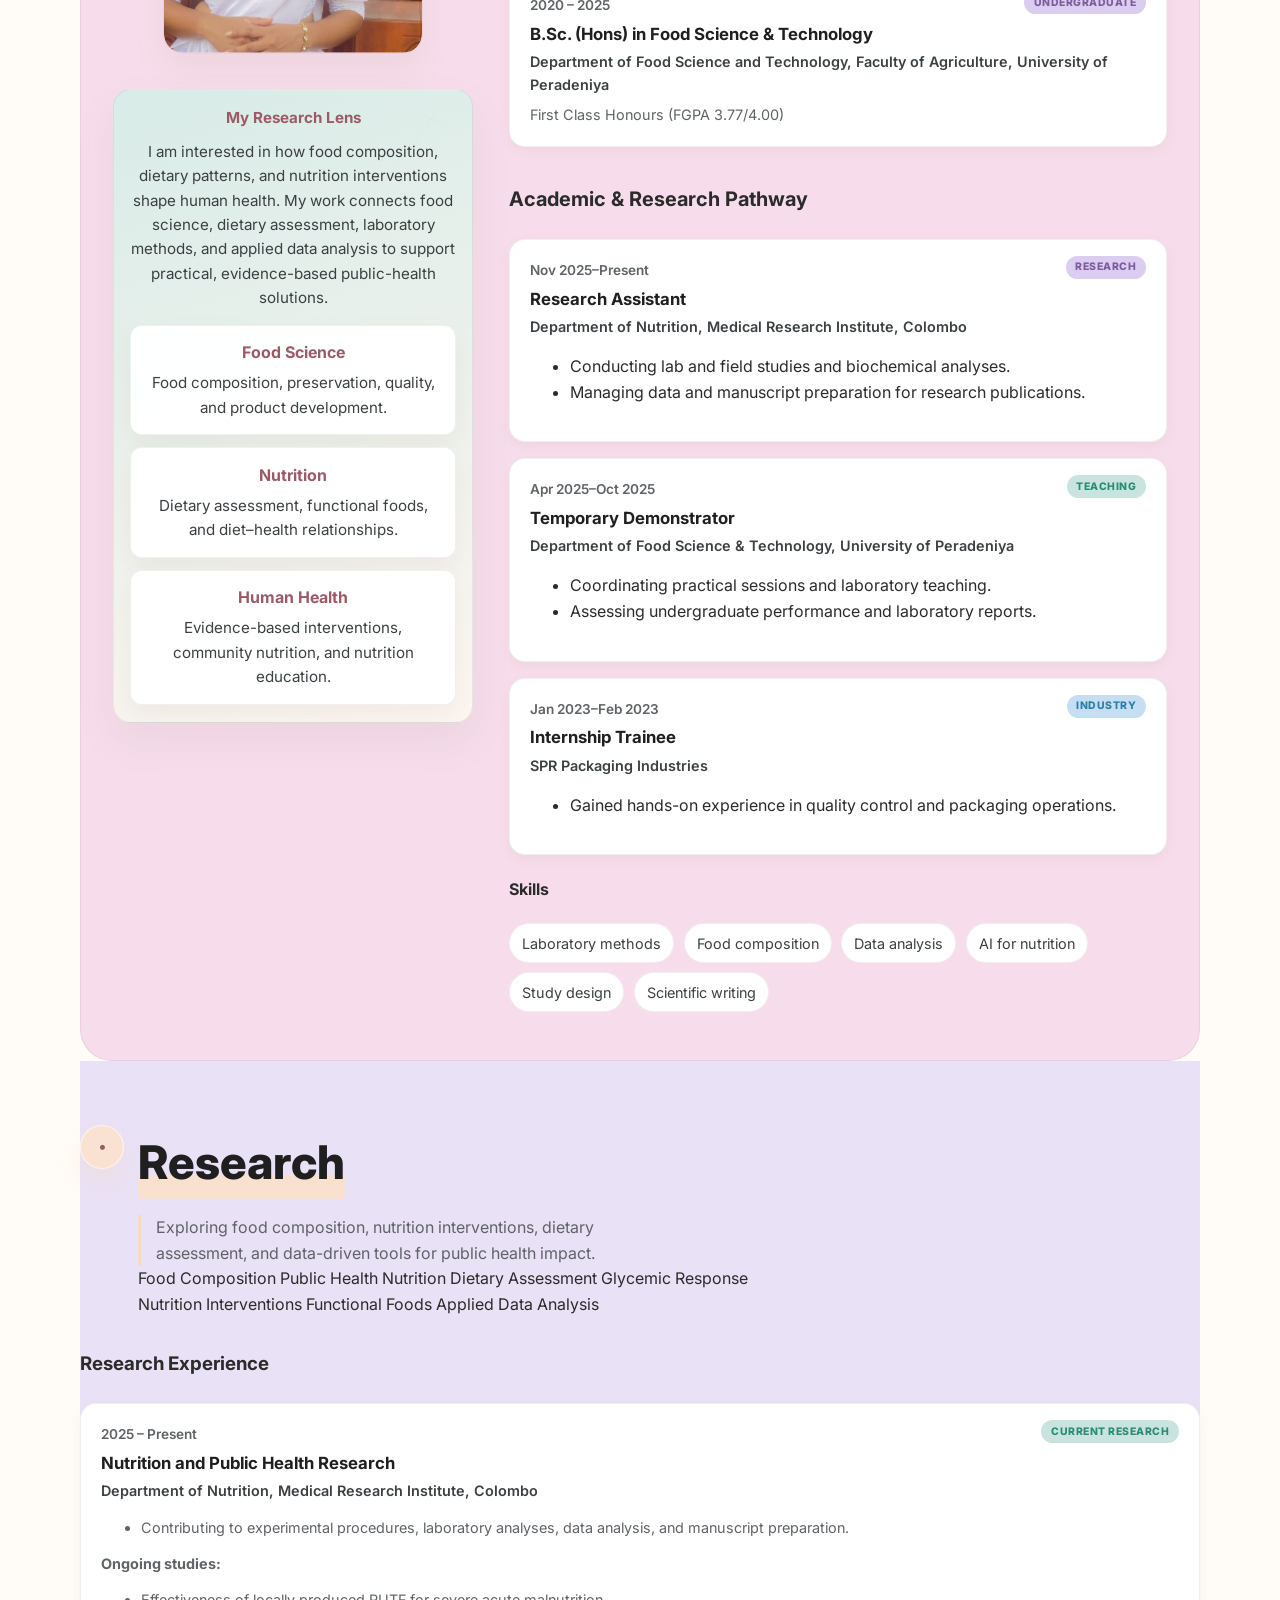
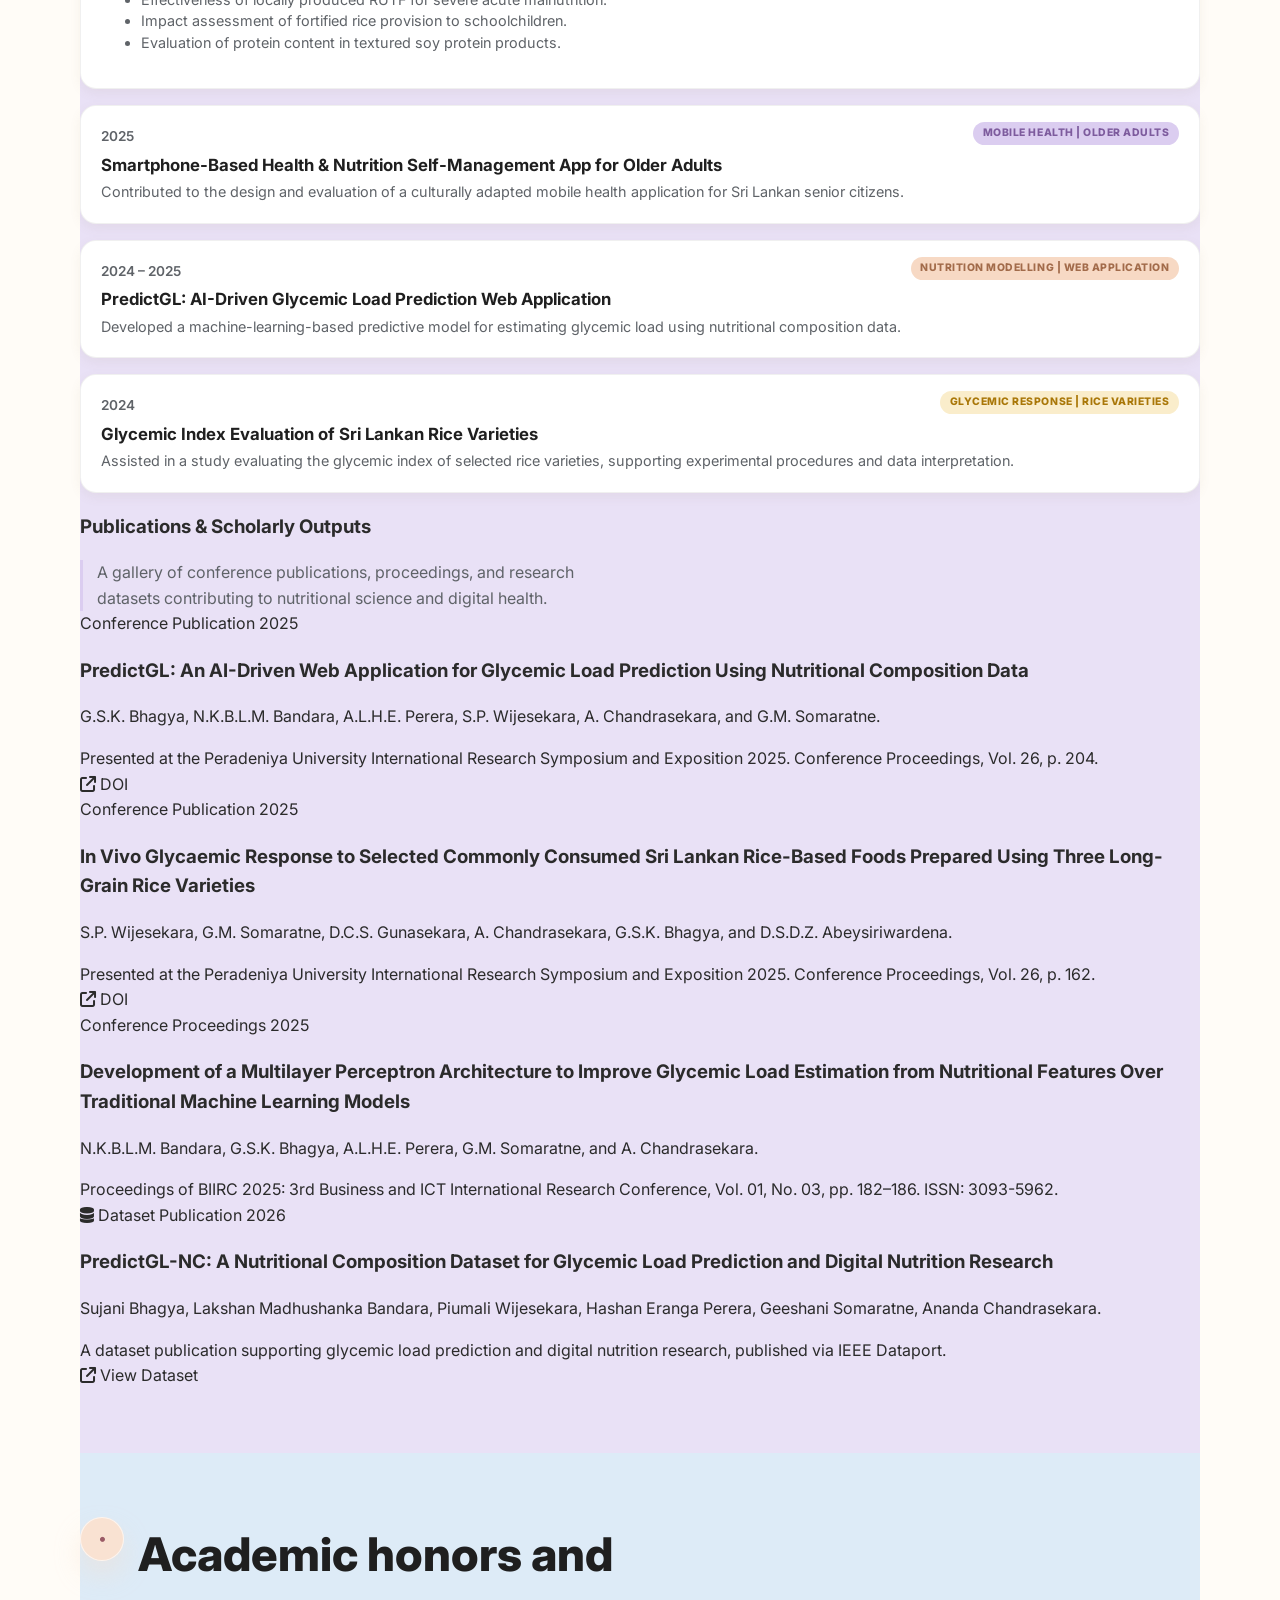
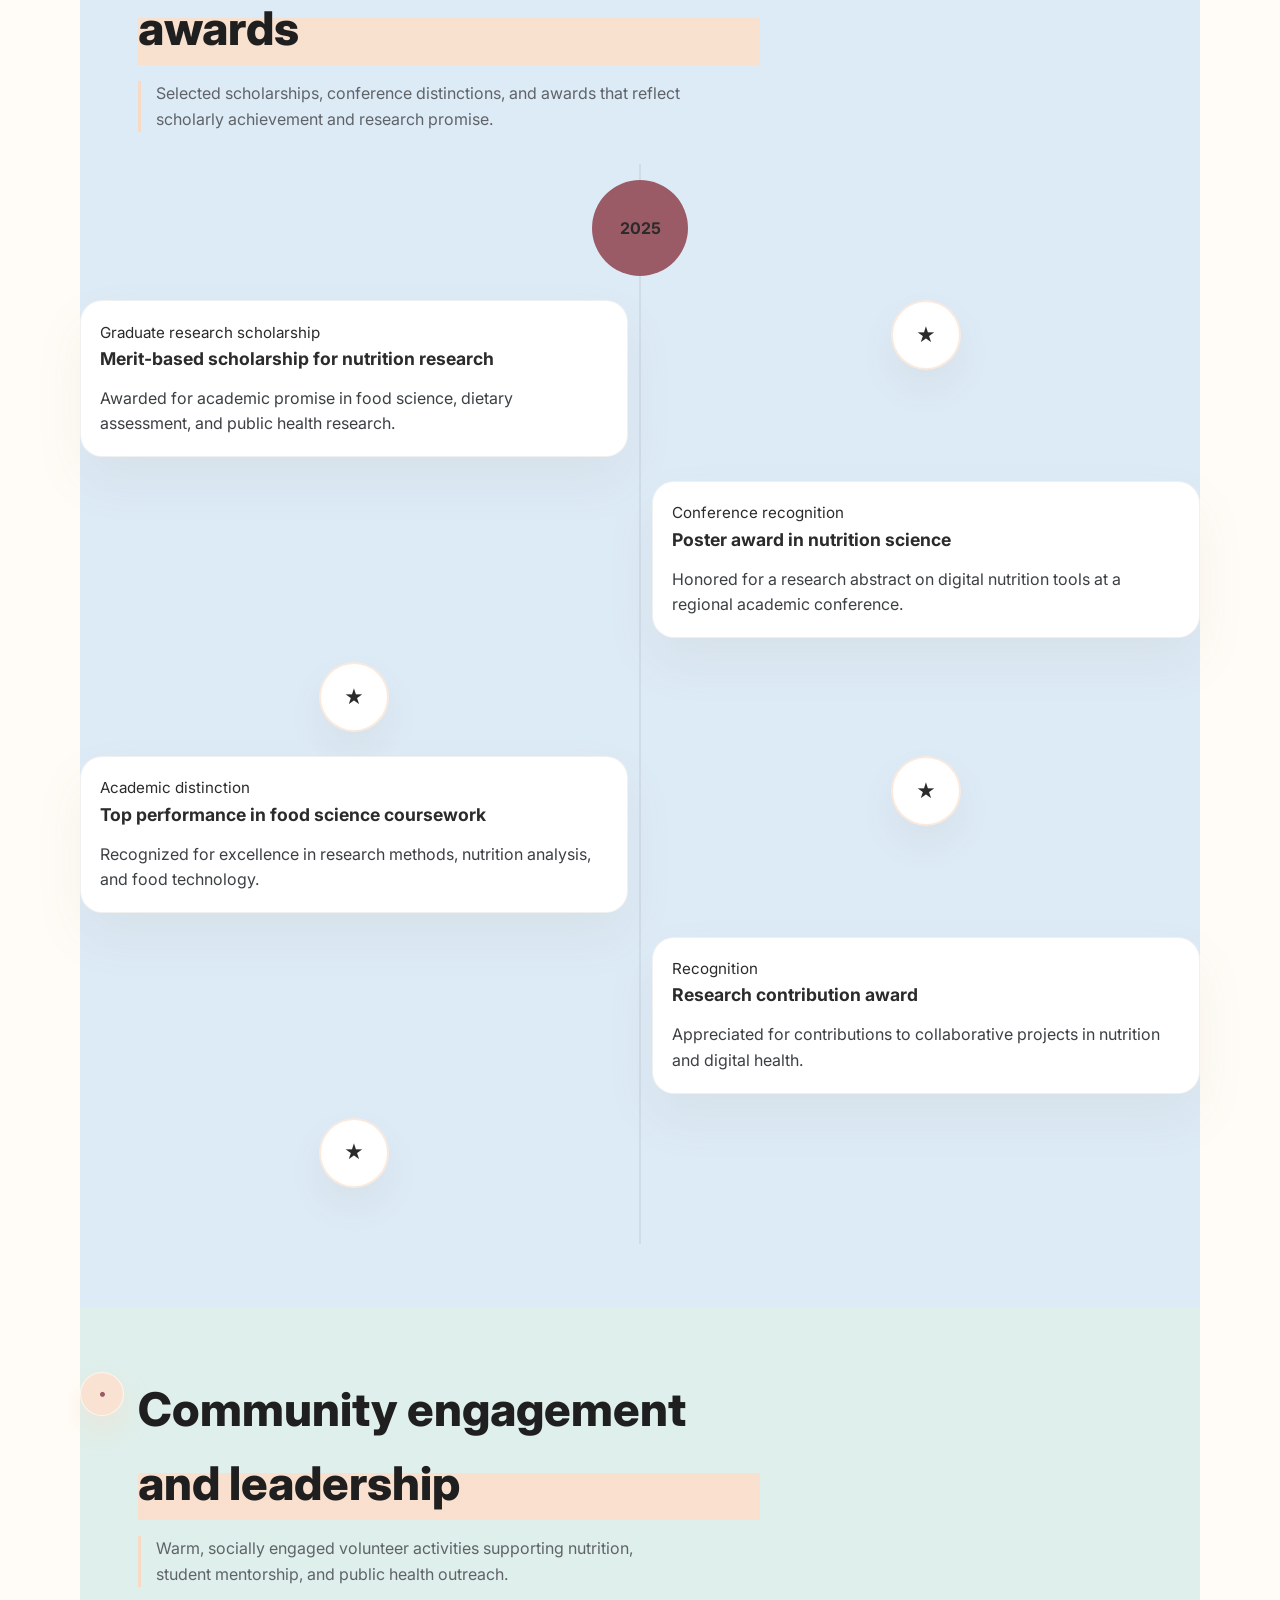
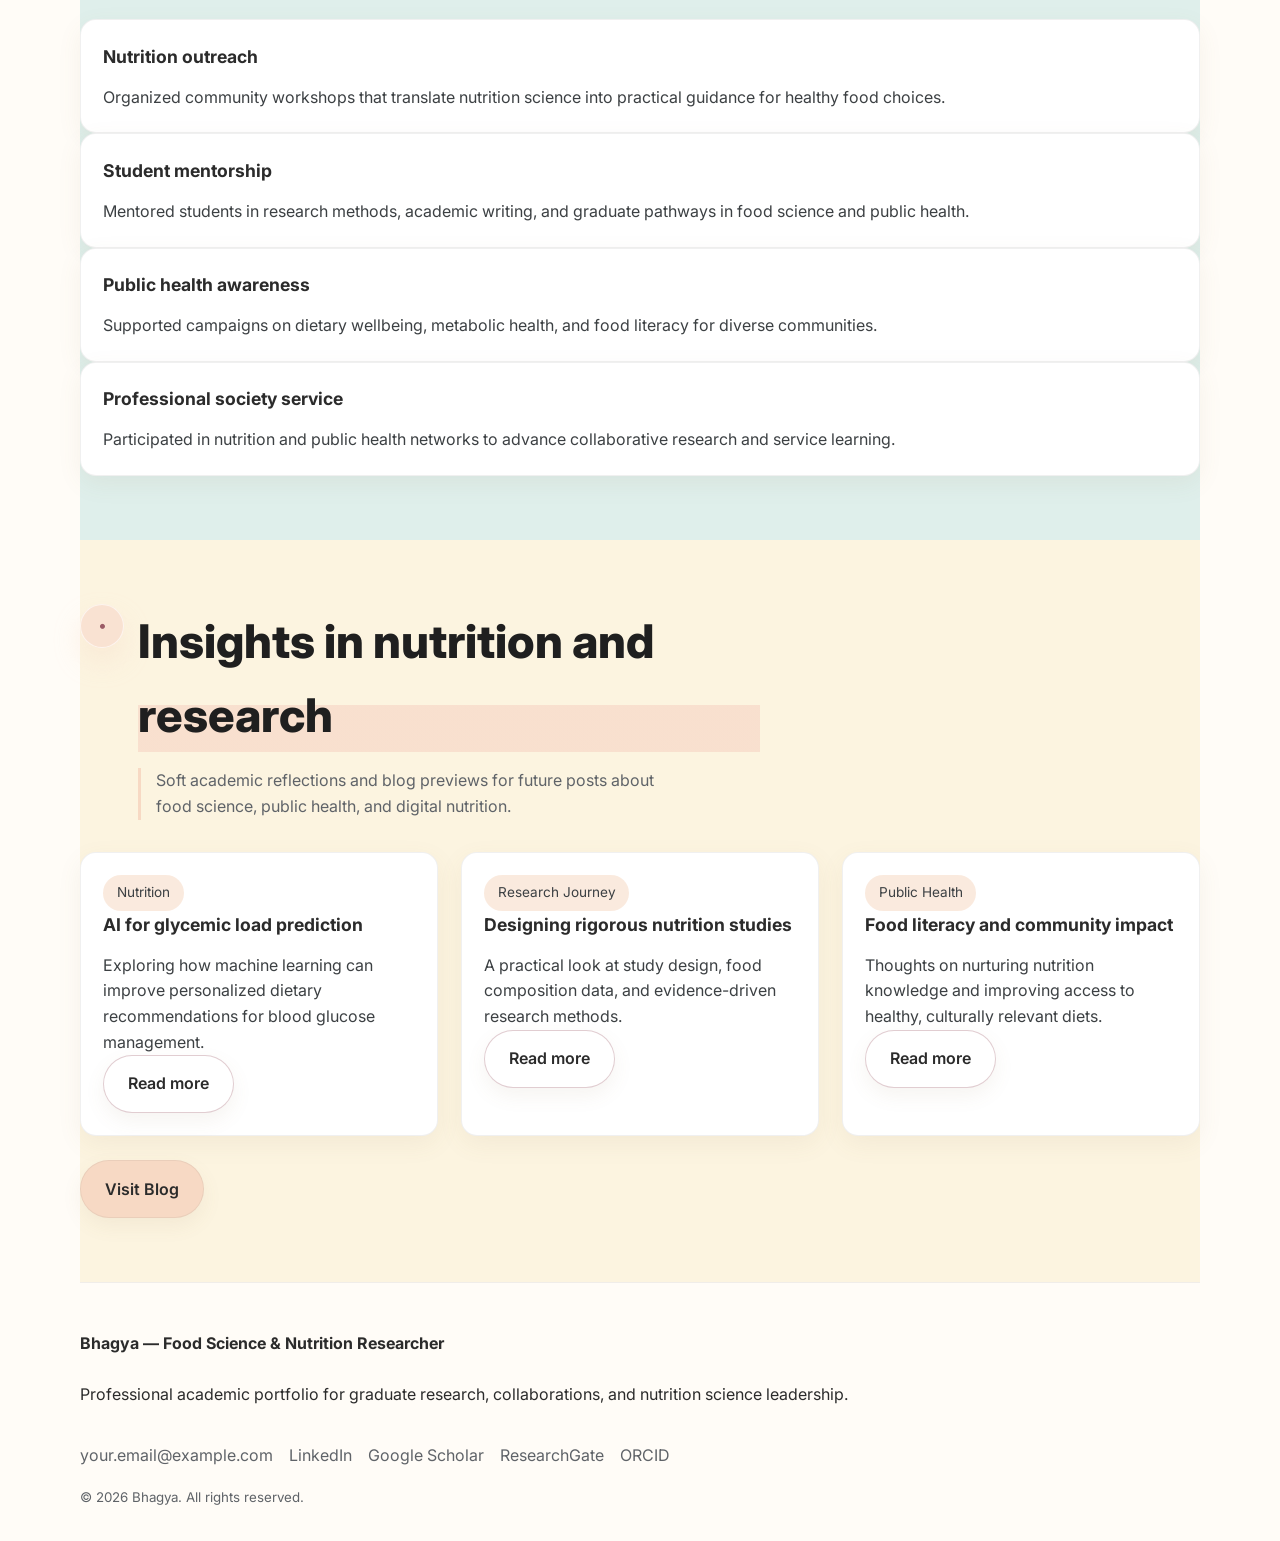
==== commit 66ac5190: "Update website design and images" ====
--- a/index.html
+++ b/index.html
@@ -73,6 +73,7 @@
               <img src="assets/Bhagya.JPG" alt="Profile photo for Bhagya" />
             </div>
             <a class="btn primary download-cv-btn" href="assets/Sujani_Bhagya_CV.pdf" download>
+              <i class="fa-solid fa-download btn-icon" aria-hidden="true"></i>
               Download CV
             </a>
           </div>
@@ -114,109 +115,267 @@
         </div>
       </section>
       <section id="about" class="container section about-section section-about reveal" aria-labelledby="aboutTitle">
-        <div class="section-header">
-          <span class="section-label">About</span>
-          <h2 id="aboutTitle">Researcher in food science, nutrition, and digital health</h2>
-          <p class="section-description">A polished academic portfolio presenting research strengths, scholarly interests, and service in nutrition and public health.</p>
-        </div>
-        <div class="about-grid">
-          <div class="about-copy">
-            <p>Bhagya is a researcher exploring the nexus of food science, nutrition, dietary assessment, and AI-driven health tools. Her work emphasizes evidence-based approaches, thoughtful experimental design, and outcomes that support metabolic health and community wellbeing.</p>
-            <p>This portfolio is designed as a professional academic narrative. Update the profile with specific institutions, degrees, publications, and project details when available.</p>
-          </div>
-          <div class="about-cards">
-            <article class="card">
-              <h3>Education</h3>
-              <p><strong>University of Peradeniya</strong></p>
-              <p>Master's / doctoral-level training in Food Science, Nutrition, and Public Health with a focus on digital nutrition and metabolic health.</p>
-            </article>
-            <article class="card">
-              <h3>Research interests</h3>
-              <ul>
-                <li>AI-driven glycemic load prediction</li>
-                <li>Food composition and dietary assessment</li>
-                <li>Nutrition equity and public health</li>
-                <li>Functional foods and metabolic health</li>
-              </ul>
-            </article>
-            <article class="card">
-              <h3>Current role</h3>
-              <p>Research collaborator working on nutrition analytics, food science experiments, and digital health tools for dietary decision-making.</p>
-            </article>
-            <article class="card">
-              <h3>Skills</h3>
-              <ul>
-                <li>Nutrition research & study design</li>
-                <li>Dietary assessment methods</li>
-                <li>Food composition analysis</li>
-                <li>Data science and AI for nutrition</li>
-              </ul>
-            </article>
+        <div class="section-header centered">
+          <h2 id="aboutTitle" class="about-main-heading">About Bhagya</h2>
+        </div>
+        <div class="about-grid about-grid--story">
+          <aside class="about-left">
+            <div class="profile-frame about-profile">
+              <img src="assets/Bhagya.JPG" alt="Bhagya profile photo" />
+            </div>
+            <div class="identity-card card">
+              <svg class="card-botanical" viewBox="0 0 200 200" aria-hidden="true" focusable="false"><g fill="none" stroke="rgba(0,0,0,0.08)" stroke-width="1.6"><path d="M20 160c30-40 80-60 120-110" stroke-linecap="round" stroke-linejoin="round"/><path d="M120 40c8 12 18 20 30 28" stroke-linecap="round"/></g></svg>
+              <h4 class="side-title">My Research Lens</h4>
+              <p class="research-lens">I am interested in how food composition, dietary patterns, and nutrition interventions shape human health. My work connects food science, dietary assessment, laboratory methods, and applied data analysis to support practical, evidence-based public-health solutions.</p>
+              <div class="mini-cards">
+                <article class="mini-card">
+                  <h5>Food Science</h5>
+                  <p>Food composition, preservation, quality, and product development.</p>
+                </article>
+                <article class="mini-card">
+                  <h5>Nutrition</h5>
+                  <p>Dietary assessment, functional foods, and diet–health relationships.</p>
+                </article>
+                <article class="mini-card">
+                  <h5>Human Health</h5>
+                  <p>Evidence-based interventions, community nutrition, and nutrition education.</p>
+                </article>
+              </div>
+            </div>
+          </aside>
+          <div class="about-right">
+            <div class="education-container">
+              <h3 class="about-title">Education Journey</h3>
+              <div class="experience-cards">
+                <article class="exp-card">
+                  <span class="exp-label label-research">Graduate</span>
+                  <div class="exp-content">
+                    <span class="exp-date">2025 – Present</span>
+                    <h4>M.Sc. in Food and Nutrition</h4>
+                    <p class="exp-org">Postgraduate Institute of Agriculture, University of Peradeniya</p>
+                  </div>
+                </article>
+
+                <article class="exp-card">
+                  <span class="exp-label label-research">Undergraduate</span>
+                  <div class="exp-content">
+                    <span class="exp-date">2020 – 2025</span>
+                    <h4>B.Sc. (Hons) in Food Science &amp; Technology</h4>
+                    <p class="exp-org">Department of Food Science and Technology, Faculty of Agriculture, University of Peradeniya</p>
+                    <p class="exp-desc">First Class Honours (FGPA 3.77/4.00)</p>
+                  </div>
+                </article>
+              </div>
+            </div>
+
+            <div class="pathway-container">
+              <h3 class="about-title">Academic & Research Pathway</h3>
+              <div class="experience-cards">
+                <article class="exp-card">
+                  <span class="exp-label label-research">Research</span>
+                  <div class="exp-content">
+                    <span class="exp-date">Nov 2025–Present</span>
+                    <h4>Research Assistant</h4>
+                    <p class="exp-org">Department of Nutrition, Medical Research Institute, Colombo</p>
+                    <ul class="exp-list">
+                      <li>Conducting lab and field studies and biochemical analyses.</li>
+                      <li>Managing data and manuscript preparation for research publications.</li>
+                    </ul>
+                  </div>
+                </article>
+
+                <article class="exp-card">
+                  <span class="exp-label label-teaching">Teaching</span>
+                  <div class="exp-content">
+                    <span class="exp-date">Apr 2025–Oct 2025</span>
+                    <h4>Temporary Demonstrator</h4>
+                    <p class="exp-org">Department of Food Science & Technology, University of Peradeniya</p>
+                    <ul class="exp-list">
+                      <li>Coordinating practical sessions and laboratory teaching.</li>
+                      <li>Assessing undergraduate performance and laboratory reports.</li>
+                    </ul>
+                  </div>
+                </article>
+
+                <article class="exp-card">
+                  <span class="exp-label label-industry">Industry</span>
+                  <div class="exp-content">
+                    <span class="exp-date">Jan 2023–Feb 2023</span>
+                    <h4>Internship Trainee</h4>
+                    <p class="exp-org">SPR Packaging Industries</p>
+                    <ul class="exp-list">
+                      <li>Gained hands-on experience in quality control and packaging operations.</li>
+                    </ul>
+                  </div>
+                </article>
+              </div>
+            </div>
+
+            <div class="skills-capsules">
+              <h4>Skills</h4>
+              <div class="capsules">
+                <span class="pill">Laboratory methods</span>
+                <span class="pill">Food composition</span>
+                <span class="pill">Data analysis</span>
+                <span class="pill">AI for nutrition</span>
+                <span class="pill">Study design</span>
+                <span class="pill">Scientific writing</span>
+              </div>
+            </div>
           </div>
         </div>
       </section>
       <section id="research" class="container section section-research reveal" aria-labelledby="researchTitle">
         <div class="section-header">
-          <span class="section-label">Research</span>
-          <h2 id="researchTitle">Focused research themes</h2>
-          <p class="section-description">Organized research interests and project areas for academic collaborations, publications, and graduate research.</p>
-        </div>
-        <div class="grid two research-grid">
-          <article class="card research-card">
-            <h3>PredictGL</h3>
-            <p>AI-driven glycemic load prediction for food and meals, combining metabolic insights with machine learning to support dietary decisions.</p>
-            <div class="tag-list">
-              <span class="tag">Glycemic load</span>
-              <span class="tag">AI nutrition</span>
-              <span class="tag">Predictive modeling</span>
-            </div>
-            <a class="btn more" href="blog.html">Read more</a>
-          </article>
-          <article class="card research-card">
-            <h3>Food composition & dietary assessment</h3>
-            <p>Quantifying nutrients, bioactive components, and dietary patterns using food composition databases and intake assessment methods.</p>
-            <div class="tag-list">
-              <span class="tag">Dietary assessment</span>
-              <span class="tag">Food composition</span>
-              <span class="tag">Data analysis</span>
-            </div>
-            <a class="btn more" href="blog.html">Read more</a>
-          </article>
-          <article class="card research-card">
-            <h3>Nutrition & public health</h3>
-            <p>Research on nutrition-related public health interventions, dietary behavior, and health equity in community and academic settings.</p>
-            <div class="tag-list">
-              <span class="tag">Public health</span>
-              <span class="tag">Nutrition equity</span>
-              <span class="tag">Policy</span>
-            </div>
-            <a class="btn more" href="blog.html">Read more</a>
-          </article>
-          <article class="card research-card">
-            <h3>Functional foods & metabolic health</h3>
-            <p>Investigating the role of functional ingredients, food structure, and dietary interventions in metabolic wellbeing.</p>
-            <div class="tag-list">
-              <span class="tag">Functional foods</span>
-              <span class="tag">Metabolic health</span>
-              <span class="tag">Food science</span>
-            </div>
-            <a class="btn more" href="#">Read more</a>
-          </article>
-          <article class="card research-card">
-            <h3>Food science & technology</h3>
-            <p>Exploring food system innovation, quality evaluation, and practical applications for nutrition research and product development.</p>
-            <div class="tag-list">
-              <span class="tag">Food technology</span>
-              <span class="tag">Quality analysis</span>
-              <span class="tag">Innovation</span>
-            </div>
-            <a class="btn more" href="blog.html">Read more</a>
-          </article>
+          <h2 id="researchTitle">Research</h2>
+          <p class="section-description">Exploring food composition, nutrition interventions, dietary assessment, and data-driven tools for public health impact.</p>
+          <div class="research-focus-tags">
+            <span class="focus-tag">Food Composition</span>
+            <span class="focus-tag">Public Health Nutrition</span>
+            <span class="focus-tag">Dietary Assessment</span>
+            <span class="focus-tag">Glycemic Response</span>
+            <span class="focus-tag">Nutrition Interventions</span>
+            <span class="focus-tag">Functional Foods</span>
+            <span class="focus-tag">Applied Data Analysis</span>
+          </div>
+        </div>
+
+        <div class="research-sub-section">
+          <h3 class="about-title">Research Experience</h3>
+          <div class="experience-cards">
+            <article class="exp-card">
+              <span class="exp-label label-mint">Current Research</span>
+              <div class="exp-content">
+                <span class="exp-date">2025 – Present</span>
+                <h4>Nutrition and Public Health Research</h4>
+                <p class="exp-org">Department of Nutrition, Medical Research Institute, Colombo</p>
+                <div class="exp-desc">
+                  <ul class="exp-list">
+                    <li>Contributing to experimental procedures, laboratory analyses, data analysis, and manuscript preparation.</li>
+                  </ul>
+                  <div class="exp-sub-section">
+                    <strong class="exp-sub-title">Ongoing studies:</strong>
+                    <ul class="exp-list">
+                      <li>Effectiveness of locally produced RUTF for severe acute malnutrition.</li>
+                      <li>Impact assessment of fortified rice provision to schoolchildren.</li>
+                      <li>Evaluation of protein content in textured soy protein products.</li>
+                    </ul>
+                  </div>
+                </div>
+              </div>
+            </article>
+
+            <article class="exp-card">
+              <span class="exp-label label-lavender">Mobile Health | Older Adults</span>
+              <div class="exp-content">
+                <span class="exp-date">2025</span>
+                <h4>Smartphone-Based Health & Nutrition Self-Management App for Older Adults</h4>
+                <p class="exp-desc">Contributed to the design and evaluation of a culturally adapted mobile health application for Sri Lankan senior citizens.</p>
+              </div>
+            </article>
+
+            <article class="exp-card">
+              <span class="exp-label label-peach">Nutrition Modelling | Web Application</span>
+              <div class="exp-content">
+                <span class="exp-date">2024 – 2025</span>
+                <h4>PredictGL: AI-Driven Glycemic Load Prediction Web Application</h4>
+                <p class="exp-desc">Developed a machine-learning-based predictive model for estimating glycemic load using nutritional composition data.</p>
+              </div>
+            </article>
+
+            <article class="exp-card">
+              <span class="exp-label label-cream">Glycemic Response | Rice Varieties</span>
+              <div class="exp-content">
+                <span class="exp-date">2024</span>
+                <h4>Glycemic Index Evaluation of Sri Lankan Rice Varieties</h4>
+                <p class="exp-desc">Assisted in a study evaluating the glycemic index of selected rice varieties, supporting experimental procedures and data interpretation.</p>
+              </div>
+            </article>
+          </div>
+        </div>
+
+        <div class="scholarly-outputs">
+          <div class="scholarly-header">
+            <h3 class="about-title">Publications & Scholarly Outputs</h3>
+            <p class="section-description">A gallery of conference publications, proceedings, and research datasets contributing to nutritional science and digital health.</p>
+          </div>
+
+          <div class="publication-grid">
+            <!-- Publication 1 -->
+            <article class="publication-card predictgl-output">
+              <div class="publication-card-accent"></div>
+              <div class="publication-meta">
+                <span class="publication-type">Conference Publication</span>
+                <span class="publication-year">2025</span>
+              </div>
+              <h3 class="publication-title">PredictGL: An AI-Driven Web Application for Glycemic Load Prediction Using Nutritional Composition Data</h3>
+              <p class="publication-authors">G.S.K. Bhagya, N.K.B.L.M. Bandara, A.L.H.E. Perera, S.P. Wijesekara, A. Chandrasekara, and G.M. Somaratne.</p>
+              <div class="publication-venue">
+                Presented at the Peradeniya University International Research Symposium and Exposition 2025. Conference Proceedings, Vol. 26, p. 204.
+              </div>
+              <div class="pub-footer">
+                <a href="https://doi.org/10.63967/AULT4918" class="publication-action" target="_blank" rel="noopener">
+                  <i class="fa-solid fa-arrow-up-right-from-square"></i> DOI
+                </a>
+              </div>
+            </article>
+
+            <!-- Publication 2 -->
+            <article class="publication-card rice-output">
+              <div class="publication-card-accent"></div>
+              <div class="publication-meta">
+                <span class="publication-type">Conference Publication</span>
+                <span class="publication-year">2025</span>
+              </div>
+              <h3 class="publication-title">In Vivo Glycaemic Response to Selected Commonly Consumed Sri Lankan Rice-Based Foods Prepared Using Three Long-Grain Rice Varieties</h3>
+              <p class="publication-authors">S.P. Wijesekara, G.M. Somaratne, D.C.S. Gunasekara, A. Chandrasekara, G.S.K. Bhagya, and D.S.D.Z. Abeysiriwardena.</p>
+              <div class="publication-venue">
+                Presented at the Peradeniya University International Research Symposium and Exposition 2025. Conference Proceedings, Vol. 26, p. 162.
+              </div>
+              <div class="pub-footer">
+                <a href="https://doi.org/10.63967/AULT4918" class="publication-action" target="_blank" rel="noopener">
+                  <i class="fa-solid fa-arrow-up-right-from-square"></i> DOI
+                </a>
+              </div>
+            </article>
+
+            <!-- Publication 3 -->
+            <article class="publication-card mlp-output">
+              <div class="publication-card-accent"></div>
+              <div class="publication-meta">
+                <span class="publication-type">Conference Proceedings</span>
+                <span class="publication-year">2025</span>
+              </div>
+              <h3 class="publication-title">Development of a Multilayer Perceptron Architecture to Improve Glycemic Load Estimation from Nutritional Features Over Traditional Machine Learning Models</h3>
+              <p class="publication-authors">N.K.B.L.M. Bandara, G.S.K. Bhagya, A.L.H.E. Perera, G.M. Somaratne, and A. Chandrasekara.</p>
+              <div class="publication-venue">
+                Proceedings of BIIRC 2025: 3rd Business and ICT International Research Conference, Vol. 01, No. 03, pp. 182–186. ISSN: 3093-5962.
+              </div>
+            </article>
+
+            <!-- Dataset Publication -->
+            <article class="publication-card dataset-card">
+              <div class="publication-card-accent"></div>
+              <div class="publication-meta">
+                <span class="publication-type"><i class="fa-solid fa-database"></i> Dataset Publication</span>
+                <span class="publication-year">2026</span>
+              </div>
+              <h3 class="publication-title">PredictGL-NC: A Nutritional Composition Dataset for Glycemic Load Prediction and Digital Nutrition Research</h3>
+              <p class="publication-authors">Sujani Bhagya, Lakshan Madhushanka Bandara, Piumali Wijesekara, Hashan Eranga Perera, Geeshani Somaratne, Ananda Chandrasekara.</p>
+              <div class="publication-venue">
+                A dataset publication supporting glycemic load prediction and digital nutrition research, published via IEEE Dataport.
+              </div>
+              <div class="pub-footer">
+                <a href="https://doi.org/10.21227/ce59-wq47" class="publication-action" target="_blank" rel="noopener">
+                  <i class="fa-solid fa-arrow-up-right-from-square"></i> View Dataset
+                </a>
+              </div>
+            </article>
+          </div>
         </div>
       </section>
       <section id="recognitions" class="container section section-recognitions reveal" aria-labelledby="recognitionsTitle">
         <div class="section-header">
-          <span class="section-label">Recognitions</span>
           <h2 id="recognitionsTitle">Academic honors and awards</h2>
           <p class="section-description">Selected scholarships, conference distinctions, and awards that reflect scholarly achievement and research promise.</p>
         </div>
@@ -260,7 +419,6 @@
       </section>
       <section id="volunteering" class="container section section-volunteering reveal" aria-labelledby="volunteeringTitle">
         <div class="section-header">
-          <span class="section-label">Volunteering</span>
           <h2 id="volunteeringTitle">Community engagement and leadership</h2>
           <p class="section-description">Warm, socially engaged volunteer activities supporting nutrition, student mentorship, and public health outreach.</p>
         </div>
@@ -285,7 +443,6 @@
       </section>
       <section id="blog" class="container section section-blog reveal" aria-labelledby="blogTitle">
         <div class="section-header">
-          <span class="section-label">Blog</span>
           <h2 id="blogTitle">Insights in nutrition and research</h2>
           <p class="section-description">Soft academic reflections and blog previews for future posts about food science, public health, and digital nutrition.</p>
         </div>
--- a/styles.css
+++ b/styles.css
@@ -295,14 +295,14 @@
 .hero {
   display: grid;
   grid-template-columns: 1.2fr 0.9fr;
-  align-items: center;
+  align-items: start;
   gap: clamp(2rem, 4vw, 3.5rem);
-  padding: clamp(2.5rem, 6vw, 4.5rem) 0;
+  padding: clamp(1.5rem, 4vw, 3rem) 0;
 }
 
 .hero-text {
   max-width: 620px;
-  margin-top: -0.75rem;
+  margin-top: -2rem;
 }
 
 .eyebrow {
@@ -345,7 +345,11 @@
   display: flex;
   flex-wrap: wrap;
   gap: 0.9rem;
-  margin-top: 1rem;
+  margin-top: 0.8rem;
+}
+
+.hero-art {
+  margin-top: 1.2rem;
 }
 
 .btn {
@@ -362,10 +366,17 @@
   transition: transform 0.2s ease, box-shadow 0.2s ease, background 0.2s ease;
 }
 
+.hero-actions .btn {
+  padding: 0.6rem 1rem;
+  font-size: 0.95rem;
+  border-radius: 28px;
+  box-shadow: 0 6px 14px var(--shadow);
+}
+
 .hero-actions .btn .nav-icon-badge {
-  width: 2rem;
-  height: 2rem;
-  margin-right: 0.6rem;
+  width: 1.6rem;
+  height: 1.6rem;
+  margin-right: 0.5rem;
 }
 
 /* Hover state for hero buttons: show section colour */
@@ -495,11 +506,13 @@
 }
 
 .profile-frame {
-  width: min(360px, 100%);
-  border-radius: 32px;
+  width: min(260px, 100%);
+  border-radius: 20px;
   overflow: hidden;
-  box-shadow: 0 30px 60px var(--shadow);
+  box-shadow: 0 16px 32px var(--shadow);
   border: 1px solid rgba(142, 102, 94, 0.12);
+  margin-top: -1.6rem;
+  transform: translateY(-1.2rem);
 }
 
 .profile-frame img {
@@ -510,8 +523,22 @@
 }
 
 .hero-art .download-cv-btn {
-  margin-top: 1.5rem;
-}
+  margin-top: 0;
+  transform: translateY(-20px);
+}
+
+.download-cv-btn .btn-icon {
+  margin-right: 0.5rem;
+  font-size: 1.05rem;
+  display: inline-block;
+  color: var(--ink);
+}
+
+@media (max-width: 720px) {
+  .profile-frame { width: min(220px, 100%); transform: translateY(-0.9rem); margin-top: -0.9rem; }
+  .hero-art .download-cv-btn { transform: translateY(-14px); }
+}
+
 
 .hero-accent {
   position: absolute;
@@ -548,7 +575,6 @@
   margin-bottom: 2rem;
 }
 
-.section-about .section-header,
 .section-research .section-header,
 .section-recognitions .section-header,
 .section-volunteering .section-header,
@@ -558,6 +584,89 @@
   column-gap: 0.9rem;
   align-items: start;
 }
+
+.section-about .section-header {
+  display: block;
+}
+
+.section-about .section-header::before {
+  display: none;
+}
+
+.about-sub-grid {
+  display: grid;
+  grid-template-columns: 1fr 1fr;
+  gap: 1.5rem;
+  margin-bottom: 2rem;
+  align-items: start;
+}
+
+.education-block.card {
+  padding: 1.5rem;
+  margin-bottom: 2.25rem;
+}
+
+.pathway-container {
+  margin-top: 2.25rem;
+}
+
+@media (max-width: 720px) {
+  .about-sub-grid { grid-template-columns: 1fr; }
+}
+
+.experience-cards {
+  display: grid;
+  gap: 1rem;
+  margin-top: 1.5rem;
+}
+
+.exp-card {
+  background: white;
+  border: 1px solid var(--border);
+  border-radius: var(--radius-sm);
+  padding: 1.25rem;
+  position: relative;
+  box-shadow: 0 4px 12px var(--shadow);
+  transition: transform 0.2s ease, box-shadow 0.2s ease;
+}
+
+.exp-card:hover {
+  transform: translateY(-3px);
+  box-shadow: 0 8px 24px var(--shadow);
+}
+
+.exp-label {
+  position: absolute;
+  top: 1rem;
+  right: 1.25rem;
+  font-size: 0.65rem;
+  font-weight: 800;
+  text-transform: uppercase;
+  letter-spacing: 0.05em;
+  padding: 0.2rem 0.6rem;
+  border-radius: 999px;
+}
+
+.label-research { background: var(--pastel-lavender); color: #7D5B9D; }
+.label-teaching { background: var(--pastel-mint); color: #2A8C75; }
+.label-industry { background: var(--pastel-blue); color: #2C7FAB; }
+
+.label-mint { background: var(--pastel-mint); color: #2A8C75; }
+.label-lavender { background: var(--pastel-lavender); color: #7D5B9D; }
+.label-peach { background: var(--pastel-peach); color: #A26B4A; }
+.label-cream { background: var(--pastel-cream); color: #A97708; }
+
+.exp-date {
+  display: block;
+  font-size: 0.85rem;
+  color: var(--muted);
+  font-weight: 600;
+  margin-bottom: 0.25rem;
+}
+
+.exp-card h4 { margin: 0 0 0.15rem; font-size: 1.05rem; color: var(--ink); }
+.exp-org { margin: 0 0 0.5rem; font-size: 0.9rem; font-weight: 600; color: var(--muted-strong); }
+.exp-desc { margin: 0; font-size: 0.9rem; color: var(--muted); line-height: 1.5; }
 
 .section-about .section-header::before,
 .section-research .section-header::before,
@@ -671,7 +780,7 @@
   background: linear-gradient(180deg, var(--surface), #fffcf7);
   border-radius: 32px;
   border: 1px solid rgba(142, 102, 94, 0.12);
-  padding: 3rem 2rem;
+  padding: 0 2rem 3rem;
 }
 
 /* Section backgrounds with their respective accent colors */
@@ -1056,9 +1165,257 @@
   }
 }
 
+/* Storyboard-style About layout */
+.about-grid--story {
+  display: grid;
+  grid-template-columns: minmax(260px, 360px) 1fr;
+  gap: 2.25rem;
+  align-items: start;
+}
+.about-left {
+  display: flex;
+  flex-direction: column;
+  gap: 1rem;
+  align-items: center;
+}
+.identity-card {
+  text-align: center;
+  padding: 0.9rem;
+}
+.identity-card h3 { margin: 0 0 0.25rem; }
+.identity-card .role { margin: 0 0 0.35rem; color: var(--muted); font-weight: 600; }
+.identity-card .meta { margin: 0 0 0.6rem; color: var(--muted-strong); font-size: 0.95rem; }
+.mini-quote { font-style: italic; color: var(--muted); margin-top: 0.5rem; text-align: center; max-width: 320px; }
+.about-profile img { border-radius: 18px; width: 100%; height: auto; object-fit: cover; aspect-ratio: 4/5; box-shadow: 0 18px 40px var(--shadow); }
+.about-right .about-title { margin: 0 0 0.5rem; font-size: 1.25rem; }
+.about-lead { margin: 0 0 1rem; color: var(--muted-strong); }
+.identity-card {
+  position: relative;
+  overflow: hidden;
+  padding: 1rem 1rem 1.1rem;
+  border-radius: 18px;
+  background: linear-gradient(160deg, color-mix(in srgb, var(--pastel-mint) 72%, white), color-mix(in srgb, var(--pastel-peach) 24%, white));
+  color: var(--ink);
+  box-shadow: 0 18px 40px rgba(121, 96, 104, 0.08);
+}
+.identity-card .card-botanical {
+  position: absolute;
+  right: -12px;
+  top: -6px;
+  width: 140px;
+  height: 140px;
+  opacity: 0.18;
+  transform: rotate(-12deg);
+}
+.identity-card h3 { margin: 0.35rem 0 0.15rem; font-size: 1.1rem; }
+.identity-card .role { margin: 0 0 0.2rem; font-weight: 700; color: var(--accent-deep); }
+.identity-card .meta { margin: 0 0 0.6rem; color: var(--muted-strong); font-size: 0.95rem; }
+.badges { display: flex; gap: 0.45rem; justify-content: center; margin-bottom: 0.6rem; }
+.badge { background: rgba(255,255,255,0.9); border: 1px solid rgba(0,0,0,0.06); padding: 0.25rem 0.6rem; border-radius: 999px; font-size: 0.78rem; color: var(--muted-strong); font-weight: 700; }
+.badge-honours { box-shadow: 0 6px 18px rgba(155,91,102,0.06); }
+.badge-msc { box-shadow: 0 6px 18px rgba(31,77,122,0.06); }
+.focus h4 { margin: 0 0 0.45rem; font-size: 0.95rem; color: var(--muted-strong); }
+.focus-list { list-style: none; padding: 0; margin: 0; display: grid; grid-template-columns: repeat(1, minmax(0,1fr)); gap: 0.35rem; }
+.focus-list li { background: rgba(255,255,255,0.85); padding: 0.45rem 0.6rem; border-radius: 999px; font-size: 0.92rem; color: var(--muted-strong); border: 1px solid var(--border); display: inline-block; }
+.skills-capsules .capsules { display: flex; flex-wrap: wrap; gap: 0.6rem; margin-top: 0.6rem; }
+.timeline { margin: 1rem 0 0.5rem; }
+.timeline h4 { margin: 0 0 0.65rem; font-size: 1rem; color: var(--accent-deep); }
+.timeline-item { display: flex; gap: 1rem; align-items: flex-start; margin-bottom: 0.8rem; }
+.timeline-item .date { min-width: 92px; font-size: 0.9rem; color: var(--muted); font-weight: 600; }
+.tl-body { color: var(--muted-strong); }
+.skills-capsules .capsules { display: flex; flex-wrap: wrap; gap: 0.6rem; margin-top: 0.6rem; }
+.pill { background: white; border: 1px solid var(--border); padding: 0.45rem 0.75rem; border-radius: 999px; font-size: 0.9rem; color: var(--muted-strong); }
+
+@media (max-width: 1024px) {
+  .about-grid--story { grid-template-columns: 1fr; }
+  .about-left { align-items: center; }
+  .identity-card { text-align: center; }
+  .mini-quote { text-align: center; }
+}
+
+.mini-cards { display: grid; grid-template-columns: 1fr; gap: 0.75rem; margin-top: 0.9rem; }
+.mini-card { background: rgba(255,255,255,0.96); border: 1px solid var(--border); padding: 0.9rem; border-radius: 12px; box-shadow: 0 10px 22px var(--shadow); }
+.mini-card h5 { margin: 0 0 0.35rem; font-size: 1rem; color: var(--accent-deep); }
+.mini-card p { margin: 0; color: var(--muted-strong); font-size: 0.95rem; }
+.side-title { margin: 0 0 0.6rem; font-size: 0.95rem; color: var(--accent-deep); font-weight: 700; }
+.research-lens { margin: 0 0 0.6rem; color: var(--muted-strong); font-size: 0.95rem; }
+
+@media (min-width: 720px) {
+  .mini-cards { grid-template-columns: 1fr; }
+}
+
 @media (prefers-reduced-motion: reduce) {
   *, *::before, *::after {
     animation: none !important;
     transition: none !important;
   }
-}
+
+.research-focus-tags {
+  display: flex;
+  flex-wrap: wrap;
+  gap: 0.6rem;
+  margin-top: 1.25rem;
+}
+
+.focus-tag {
+  background: white;
+  border: 1px solid var(--border);
+  padding: 0.35rem 0.85rem;
+  border-radius: 999px;
+  font-size: 0.8rem;
+  color: var(--muted-strong);
+  font-weight: 500;
+}
+
+/* Scholarly Outputs Gallery */
+.scholarly-outputs {
+  margin-top: 4.5rem;
+  padding: 3rem 0;
+  border-top: 1px solid var(--border);
+}
+
+.scholarly-header {
+  margin-bottom: 2.5rem;
+}
+
+.scholarly-header h3 {
+  display: inline-block;
+  position: relative;
+  margin-bottom: 1rem;
+  background: none !important;
+}
+
+.scholarly-header h3::after {
+  content: '';
+  position: absolute;
+  bottom: -6px;
+  left: 0;
+  width: 60px;
+  height: 4px;
+  border-radius: 999px;
+  background: var(--pastel-pink);
+}
+
+.publication-grid {
+  display: grid;
+  grid-template-columns: repeat(2, 1fr);
+  gap: 2rem;
+}
+
+@media (min-width: 1400px) {
+  .publication-grid { grid-template-columns: repeat(3, 1fr); }
+}
+
+@media (max-width: 900px) {
+  .publication-grid { grid-template-columns: 1fr; }
+}
+
+.publication-card {
+  --card-accent: var(--pastel-pink);
+  position: relative;
+  background: white;
+  border-radius: 26px;
+  border: 1px solid rgba(0, 0, 0, 0.06);
+  padding: 1.5rem;
+  padding-top: 2.25rem;
+  box-shadow: 0 14px 35px rgba(0, 0, 0, 0.07);
+  transition: transform 0.3s ease, box-shadow 0.3s ease;
+  display: flex;
+  flex-direction: column;
+  overflow: hidden;
+}
+
+.publication-card:hover {
+  transform: translateY(-6px);
+  box-shadow: 0 20px 45px rgba(0, 0, 0, 0.12);
+}
+
+.publication-card-accent {
+  position: absolute;
+  top: 0;
+  left: 0;
+  right: 0;
+  height: 7px;
+  background: var(--card-accent);
+}
+
+.predictgl-output { --card-accent: #F2C6DE; }
+.rice-output { --card-accent: #FAEDCB; }
+.mlp-output { --card-accent: #C9E4DE; }
+.dataset-card { --card-accent: #C6DEF1; }
+
+.publication-meta {
+  display: flex;
+  justify-content: space-between;
+  align-items: center;
+  margin-bottom: 1.25rem;
+}
+
+.publication-type {
+  padding: 0.35rem 0.85rem;
+  border-radius: 999px;
+  background: color-mix(in srgb, var(--card-accent) 40%, white);
+  font-size: 0.72rem;
+  font-weight: 800;
+  text-transform: uppercase;
+  letter-spacing: 0.04em;
+  color: #1F1F1F;
+}
+
+.publication-year {
+  font-size: 0.85rem;
+  font-weight: 700;
+  color: var(--muted);
+}
+
+.publication-title {
+  font-size: 1.12rem !important;
+  font-weight: 700;
+  line-height: 1.4;
+  margin-bottom: 0.85rem;
+  color: var(--ink);
+  background: transparent !important;
+}
+
+.publication-authors {
+  font-size: 0.92rem;
+  color: #666;
+  line-height: 1.5;
+  margin-bottom: 1.25rem;
+  font-style: italic;
+}
+
+.publication-venue {
+  background: color-mix(in srgb, var(--card-accent) 15%, transparent);
+  padding: 0.9rem;
+  border-radius: 18px;
+  font-size: 0.88rem;
+  line-height: 1.5;
+  color: var(--muted-strong);
+  margin-bottom: 1.5rem;
+  flex-grow: 1;
+}
+
+.publication-action {
+  display: inline-flex;
+  align-items: center;
+  gap: 0.4rem;
+  padding: 0.55rem 1.1rem;
+  border-radius: 999px;
+  font-size: 0.85rem;
+  font-weight: 700;
+  background: white;
+  border: 1.5px solid var(--card-accent);
+  color: var(--ink);
+  transition: all 0.2s ease;
+}
+
+.publication-action:hover {
+  background: var(--card-accent);
+  transform: scale(1.05);
+}
+
+@media (max-width: 640px) {
+  .publication-card { padding: 1.25rem; padding-top: 1.75rem; border-radius: 20px; }
+}
+}
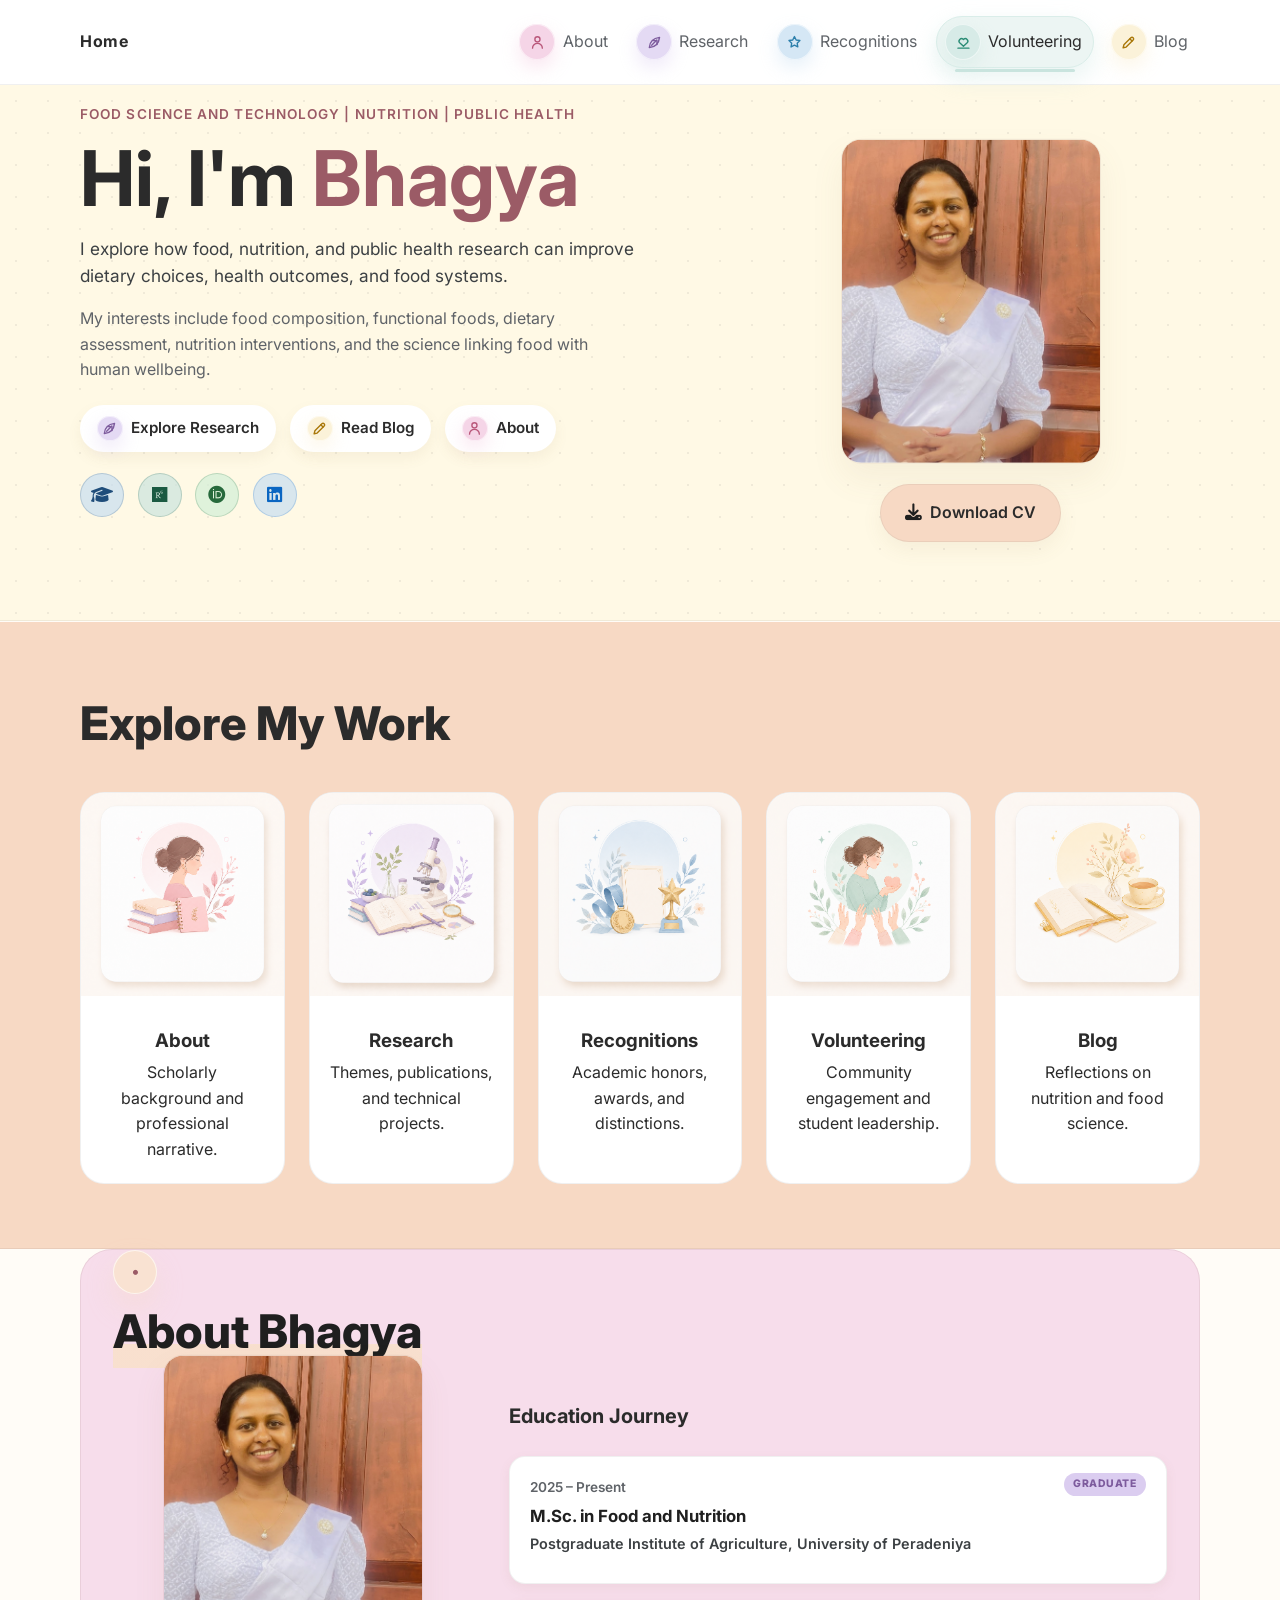
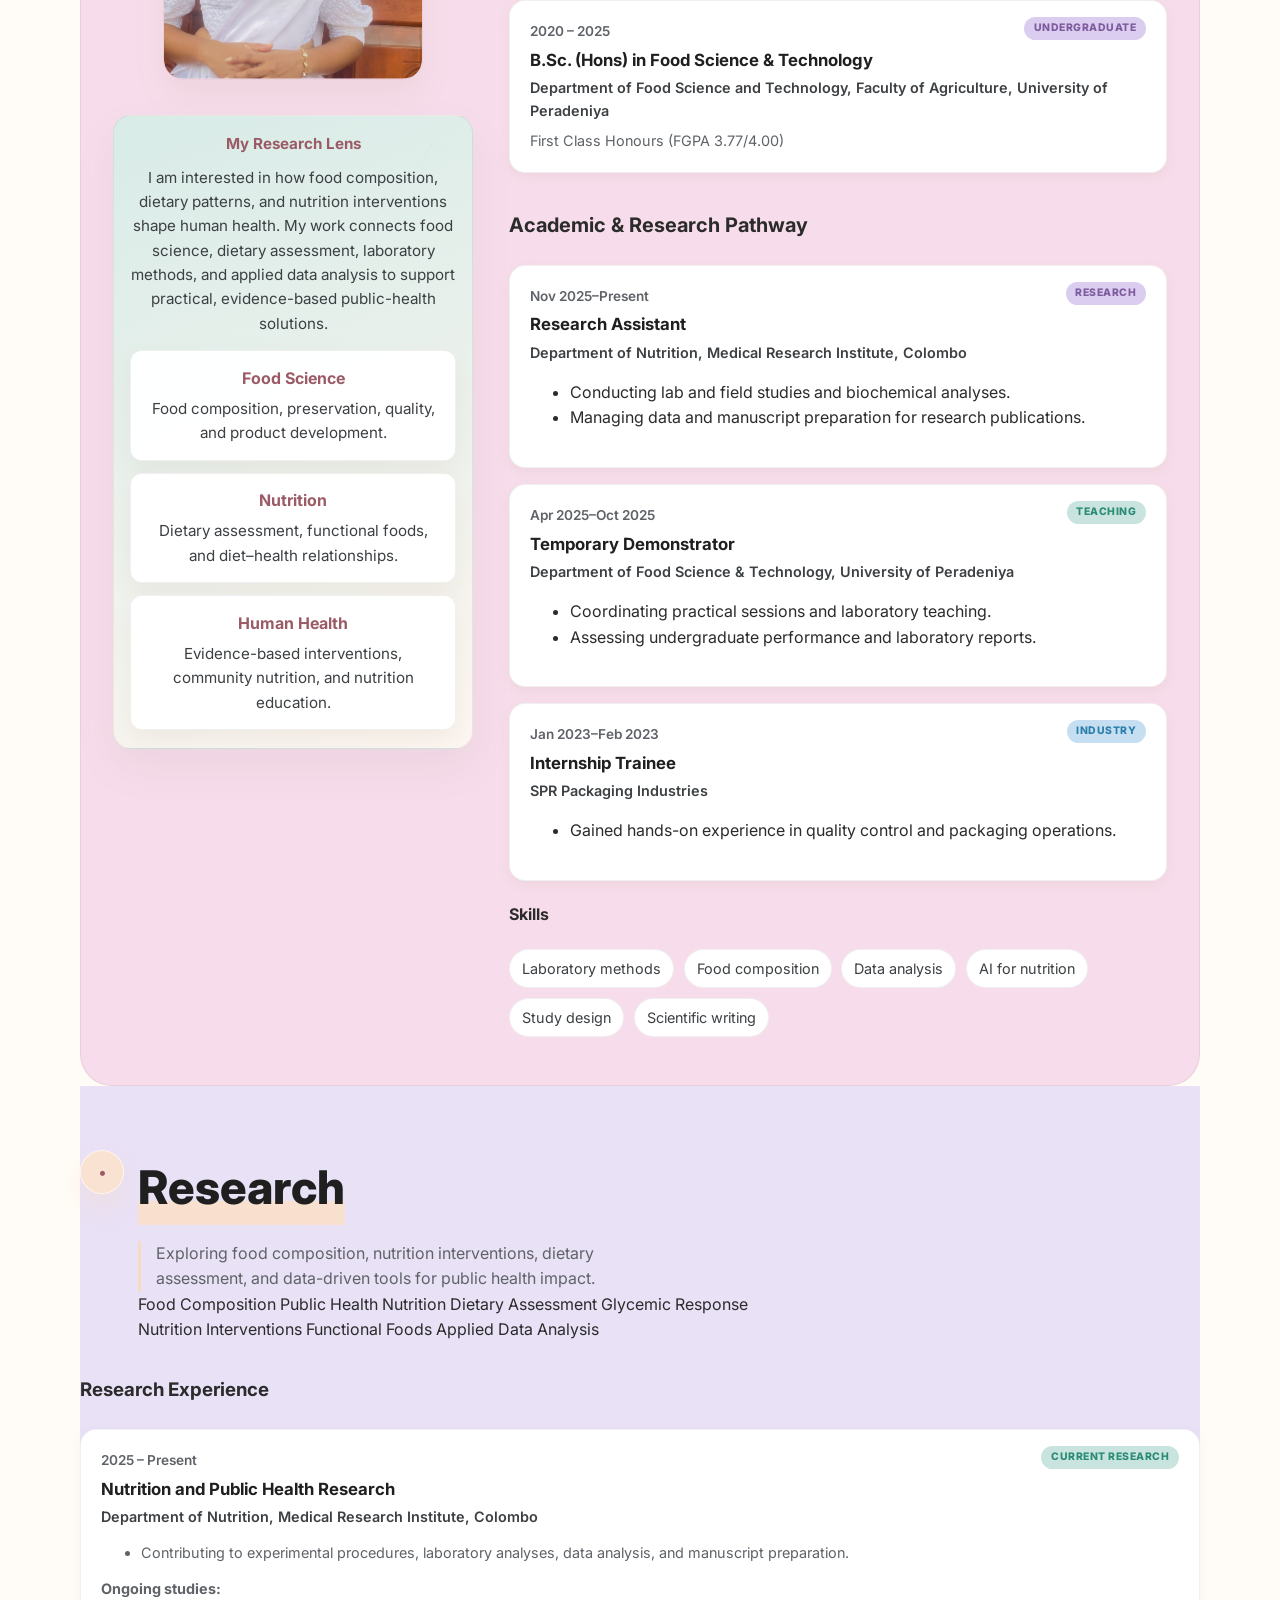
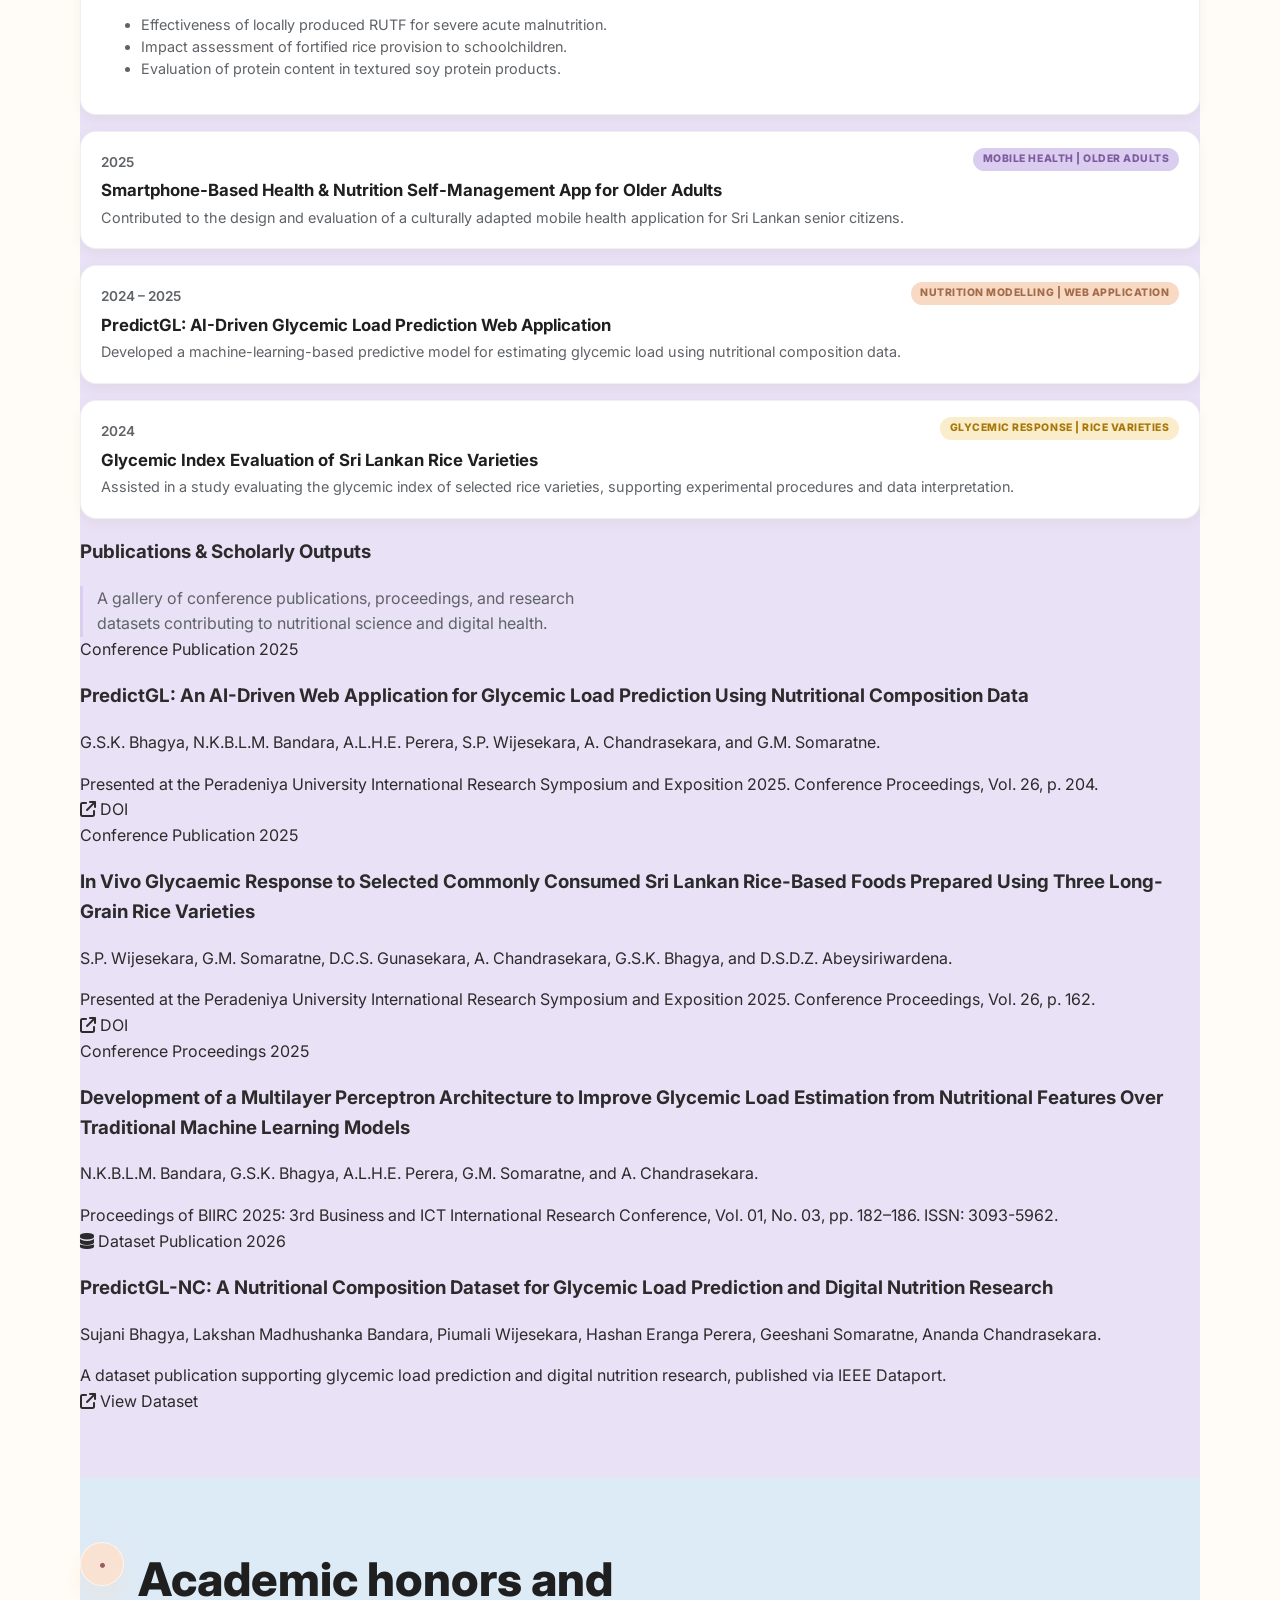
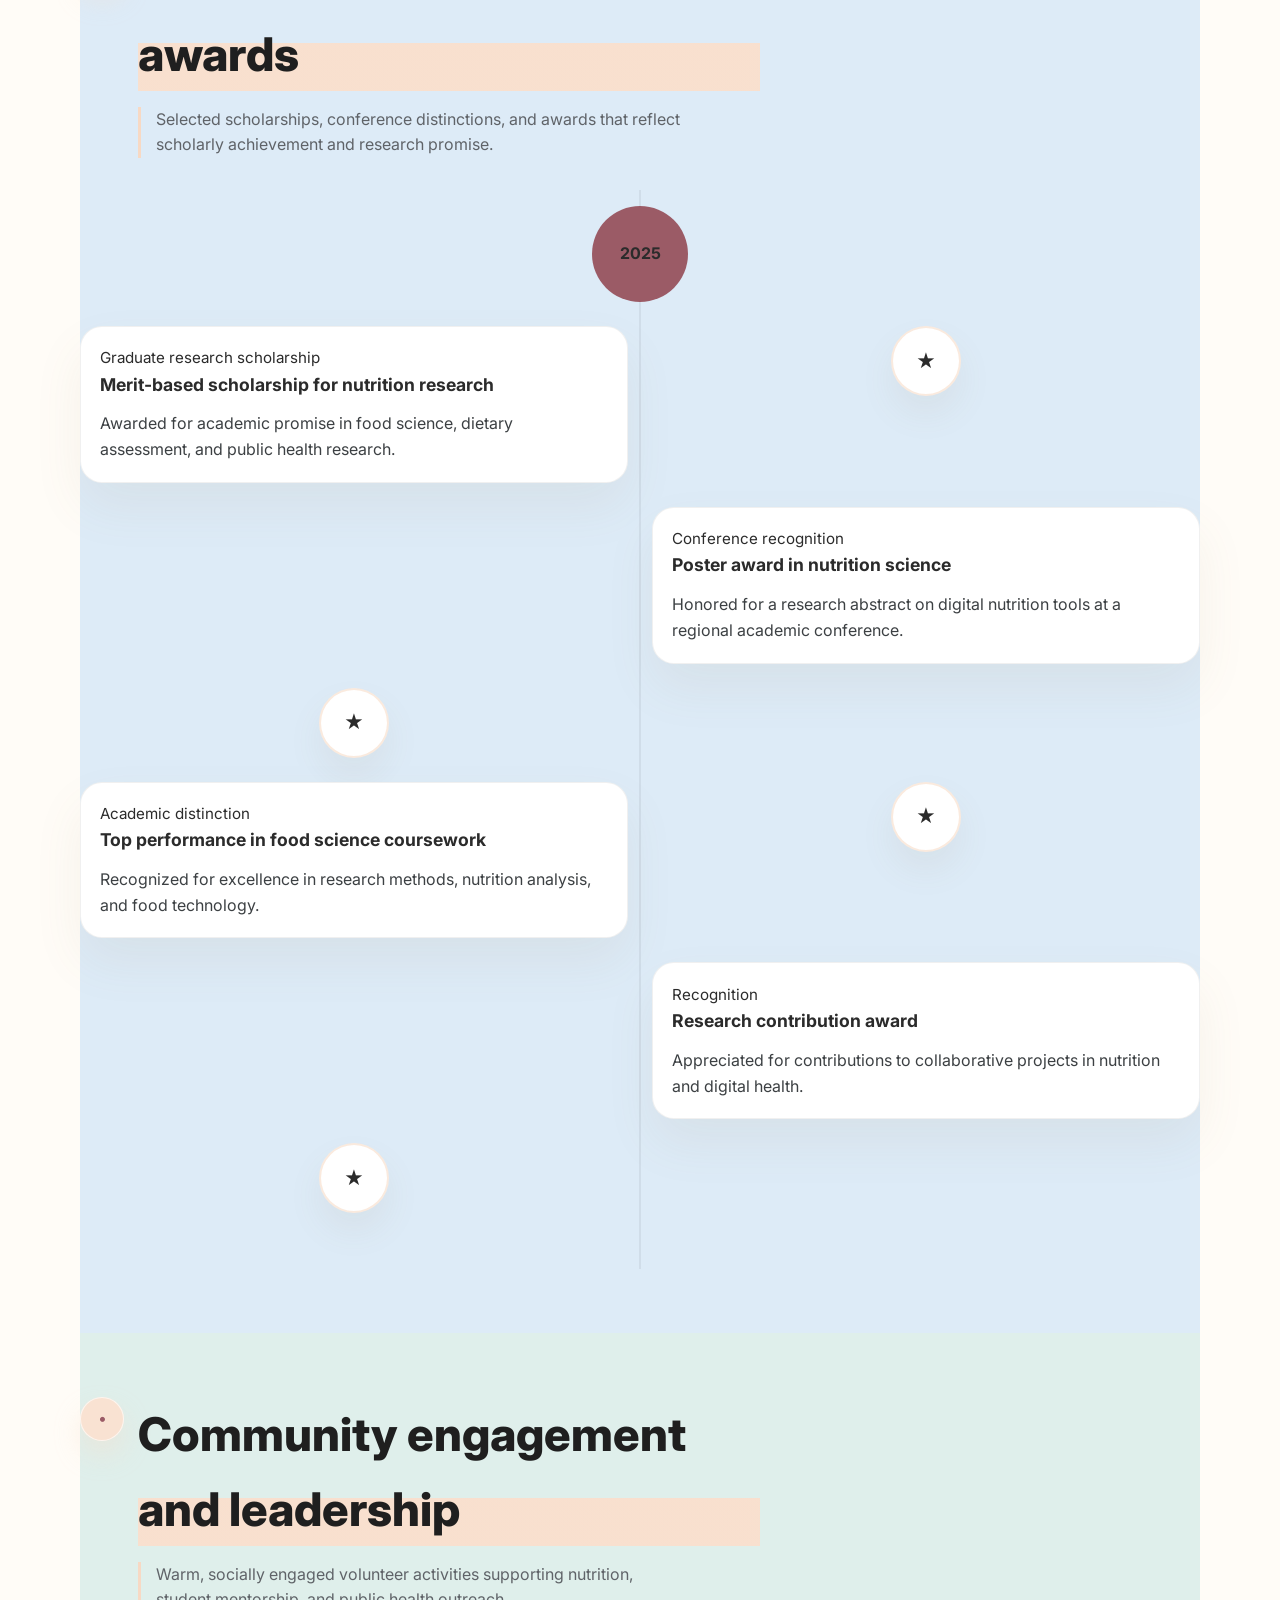
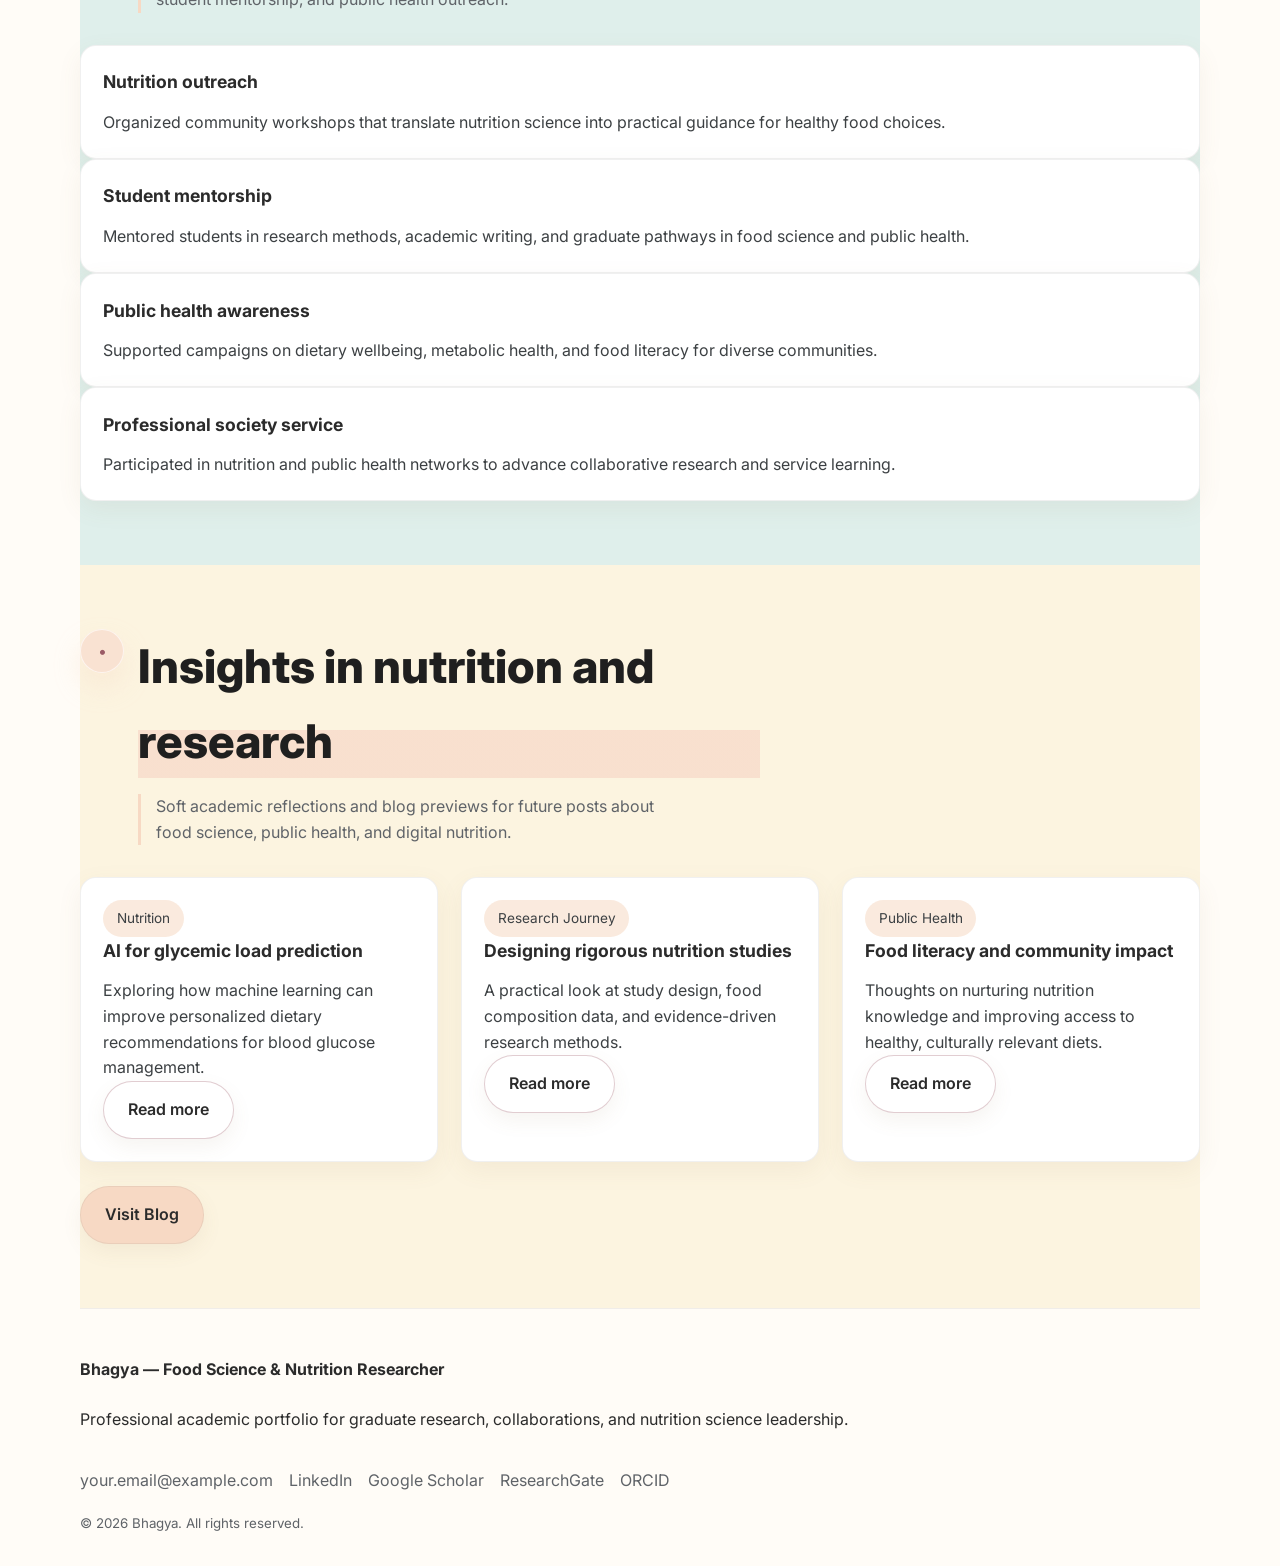
==== commit dccb9591: "Update website design and images" ====
--- a/index.html
+++ b/index.html
@@ -87,12 +87,12 @@
           </div>
           <div class="explore-grid">
             <a href="#about" class="explore-card accent-about">
-              <img src="assets/hero/about_me.png" alt="" class="explore-card-img" />
+              <img src="assets/hero/About_me.png" alt="" class="explore-card-img" />
               <h3>About</h3>
               <p>Scholarly background and professional narrative.</p>
             </a>
             <a href="#research" class="explore-card accent-research">
-              <img src="assets/hero/Research.png" alt="" class="explore-card-img" />
+              <img src="assets/hero/research.png" alt="" class="explore-card-img" />
               <h3>Research</h3>
               <p>Themes, publications, and technical projects.</p>
             </a>
@@ -102,12 +102,12 @@
               <p>Academic honors, awards, and distinctions.</p>
             </a>
             <a href="#volunteering" class="explore-card accent-volunteering">
-              <img src="assets/hero/Volunteering.png" alt="" class="explore-card-img" />
+              <img src="assets/hero/volunteering.png" alt="" class="explore-card-img" />
               <h3>Volunteering</h3>
               <p>Community engagement and student leadership.</p>
             </a>
             <a href="blog.html" class="explore-card accent-blog">
-              <img src="assets/hero/Blog.png" alt="" class="explore-card-img" />
+              <img src="assets/hero/blog.png" alt="" class="explore-card-img" />
               <h3>Blog</h3>
               <p>Reflections on nutrition and food science.</p>
             </a>
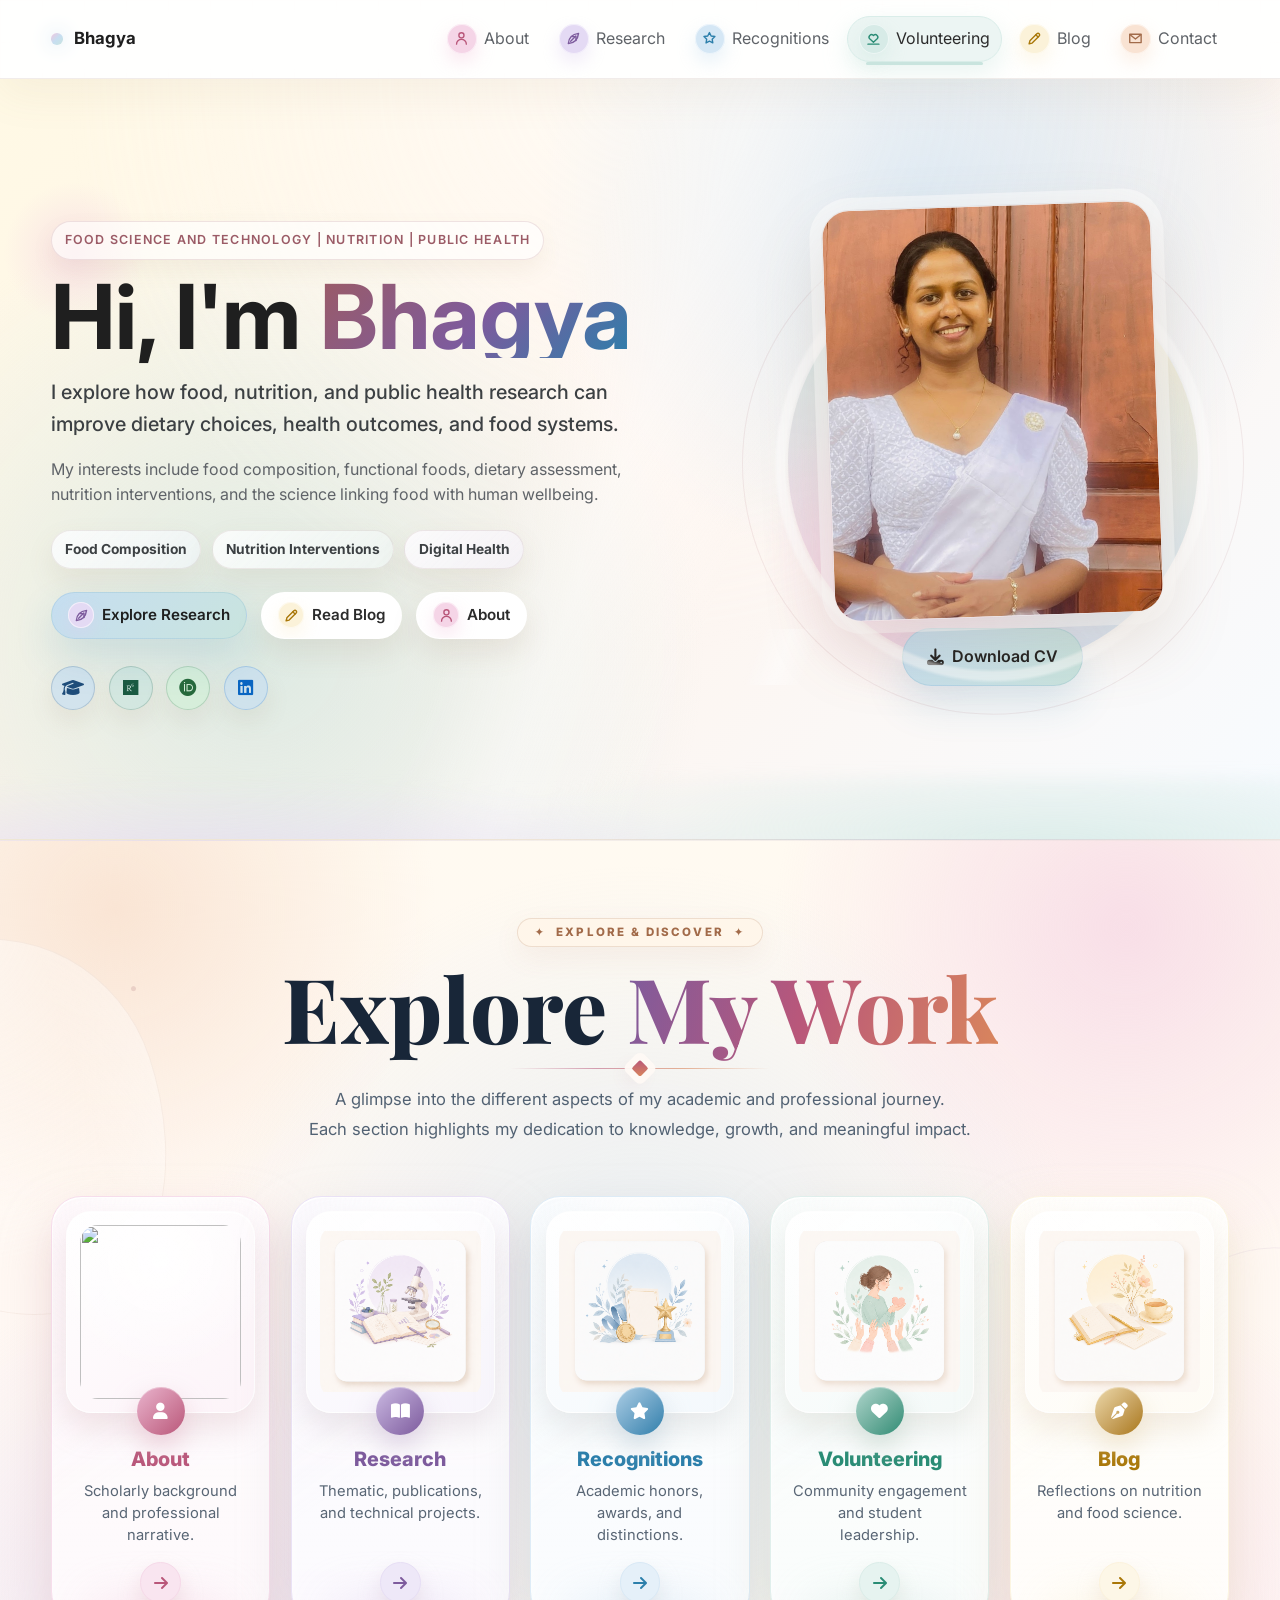
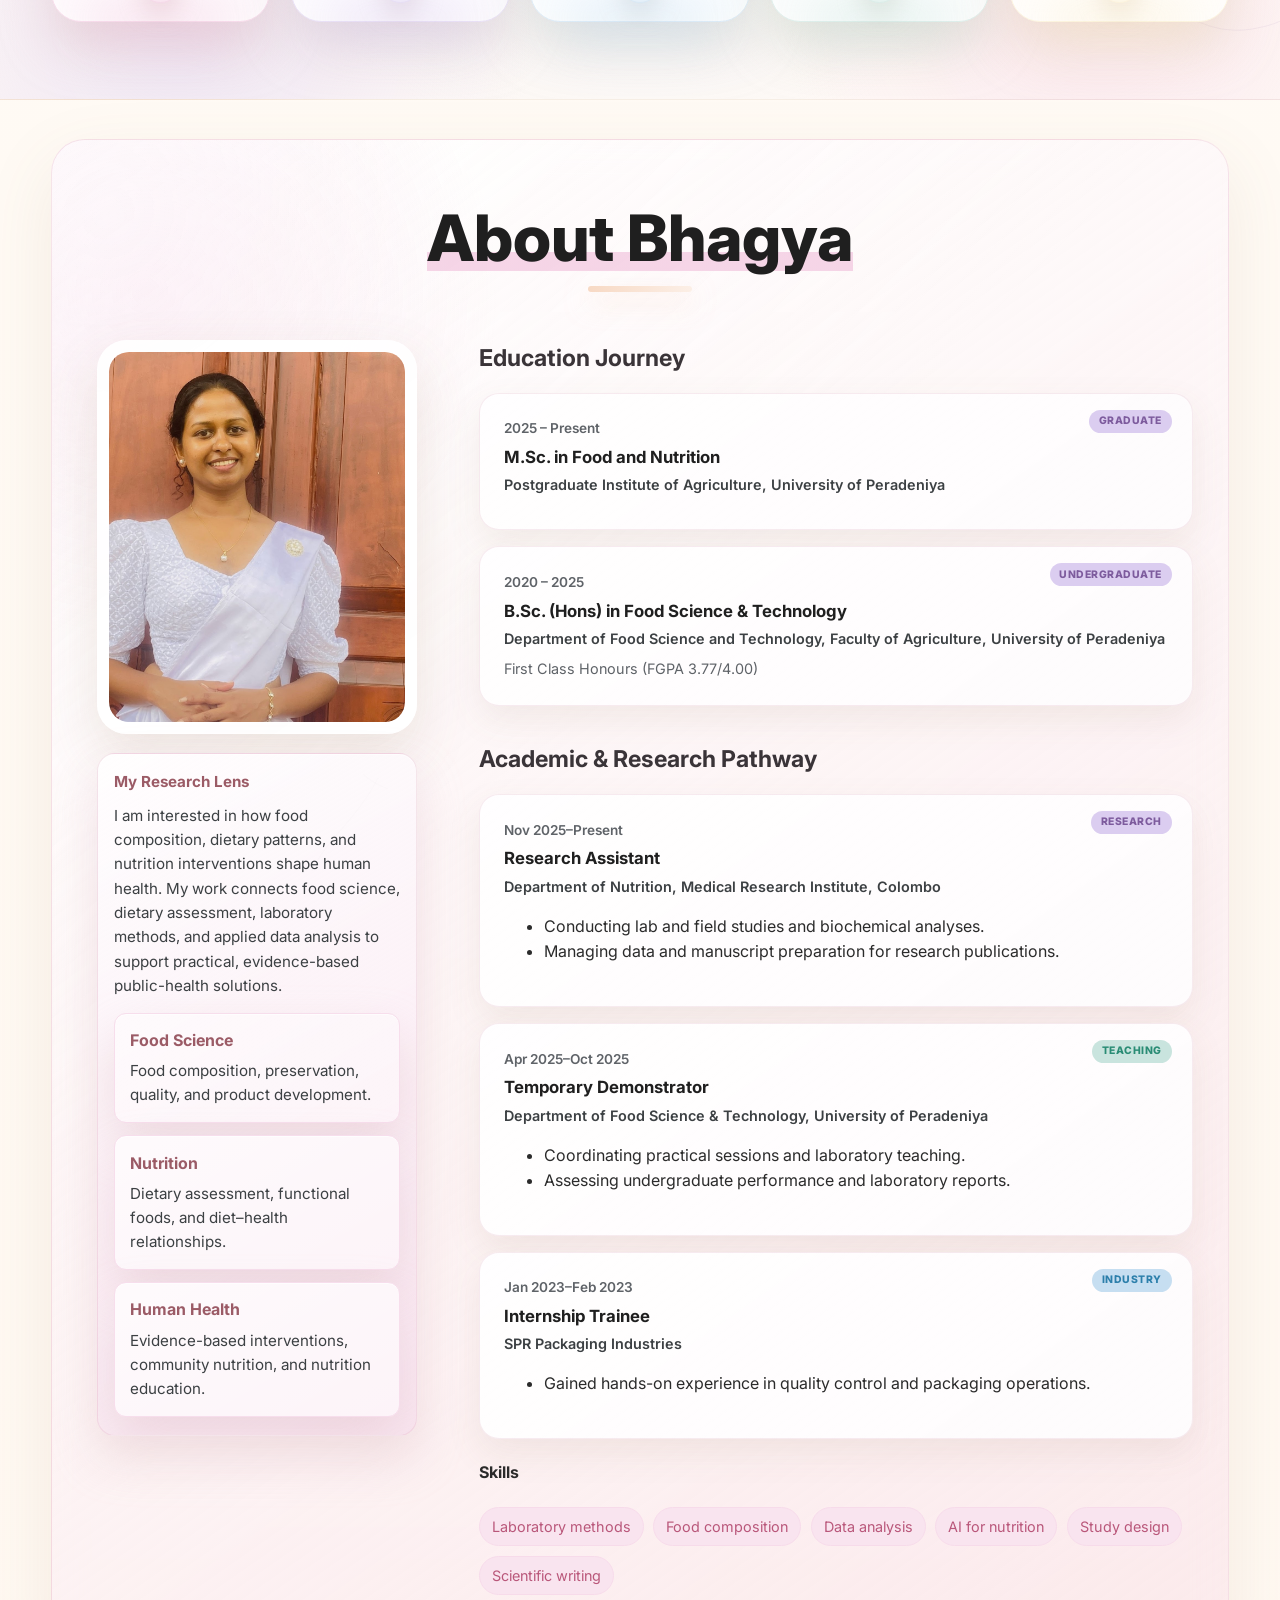
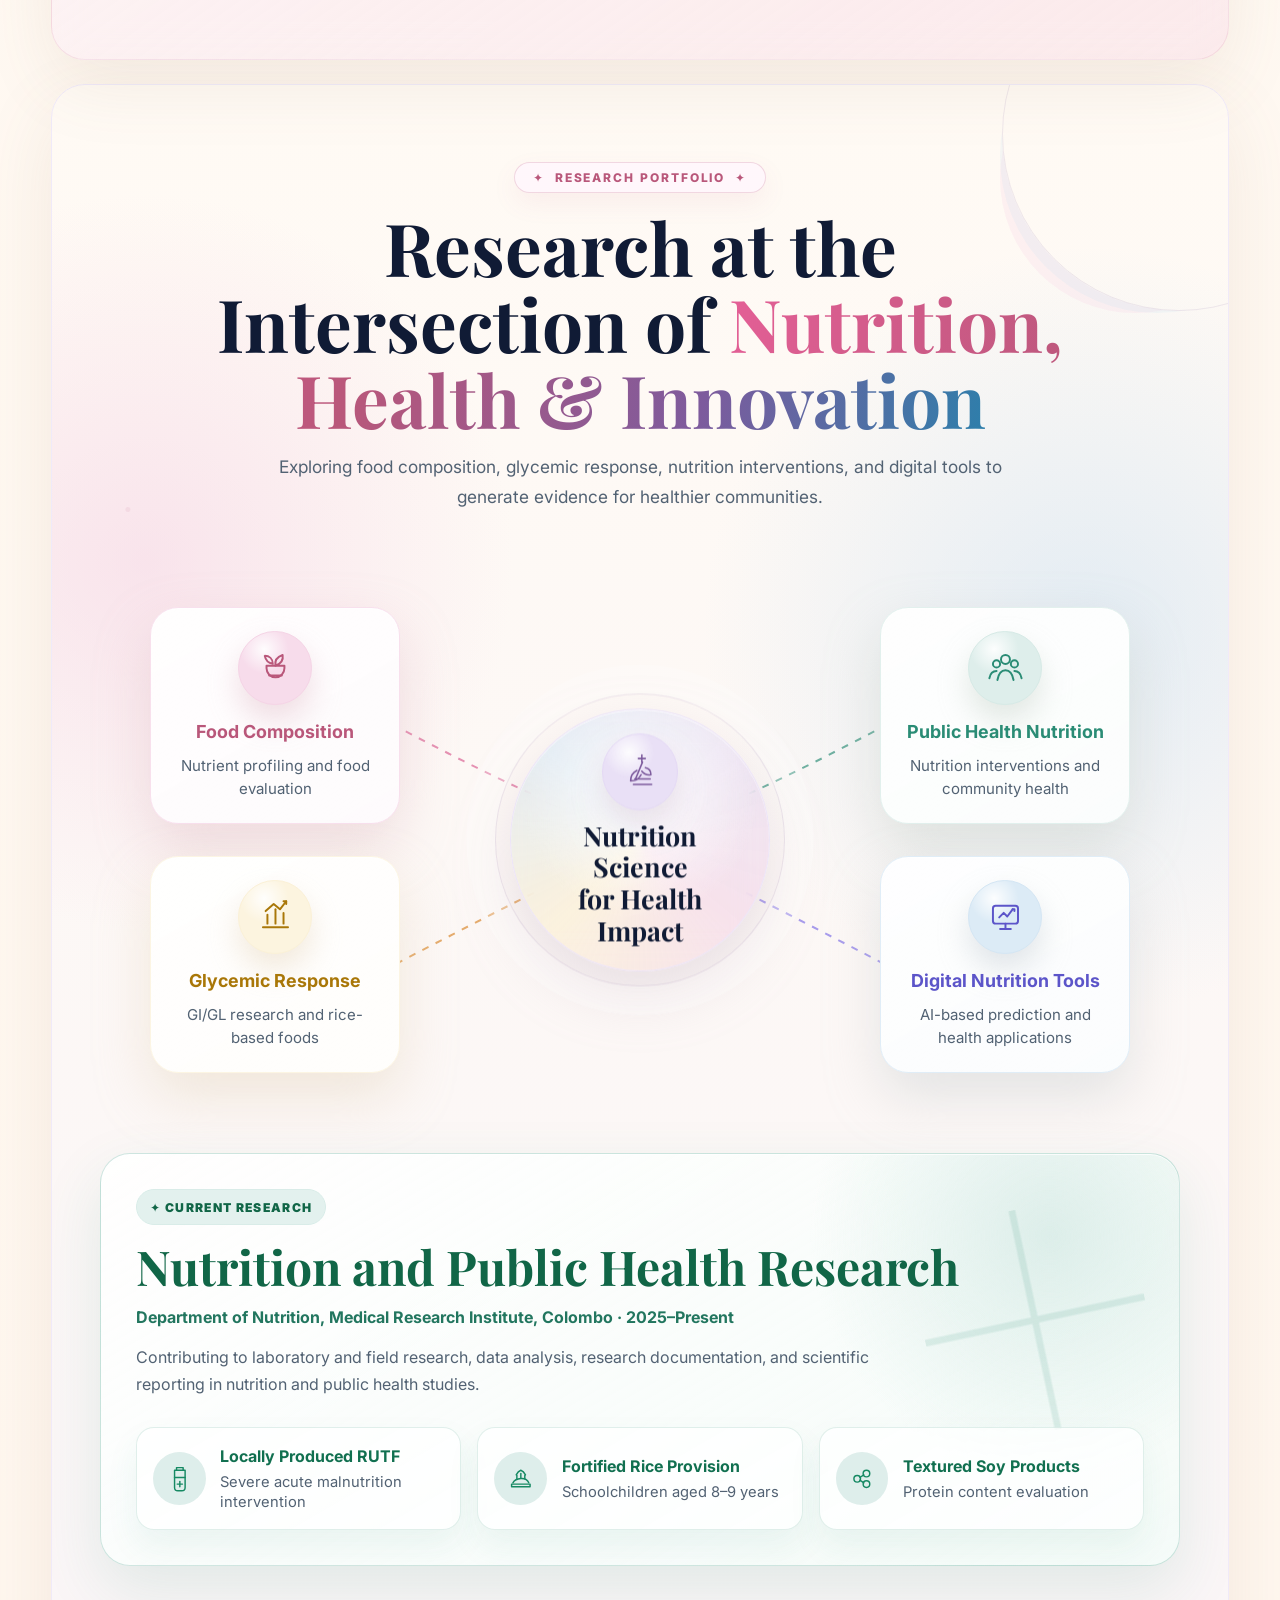
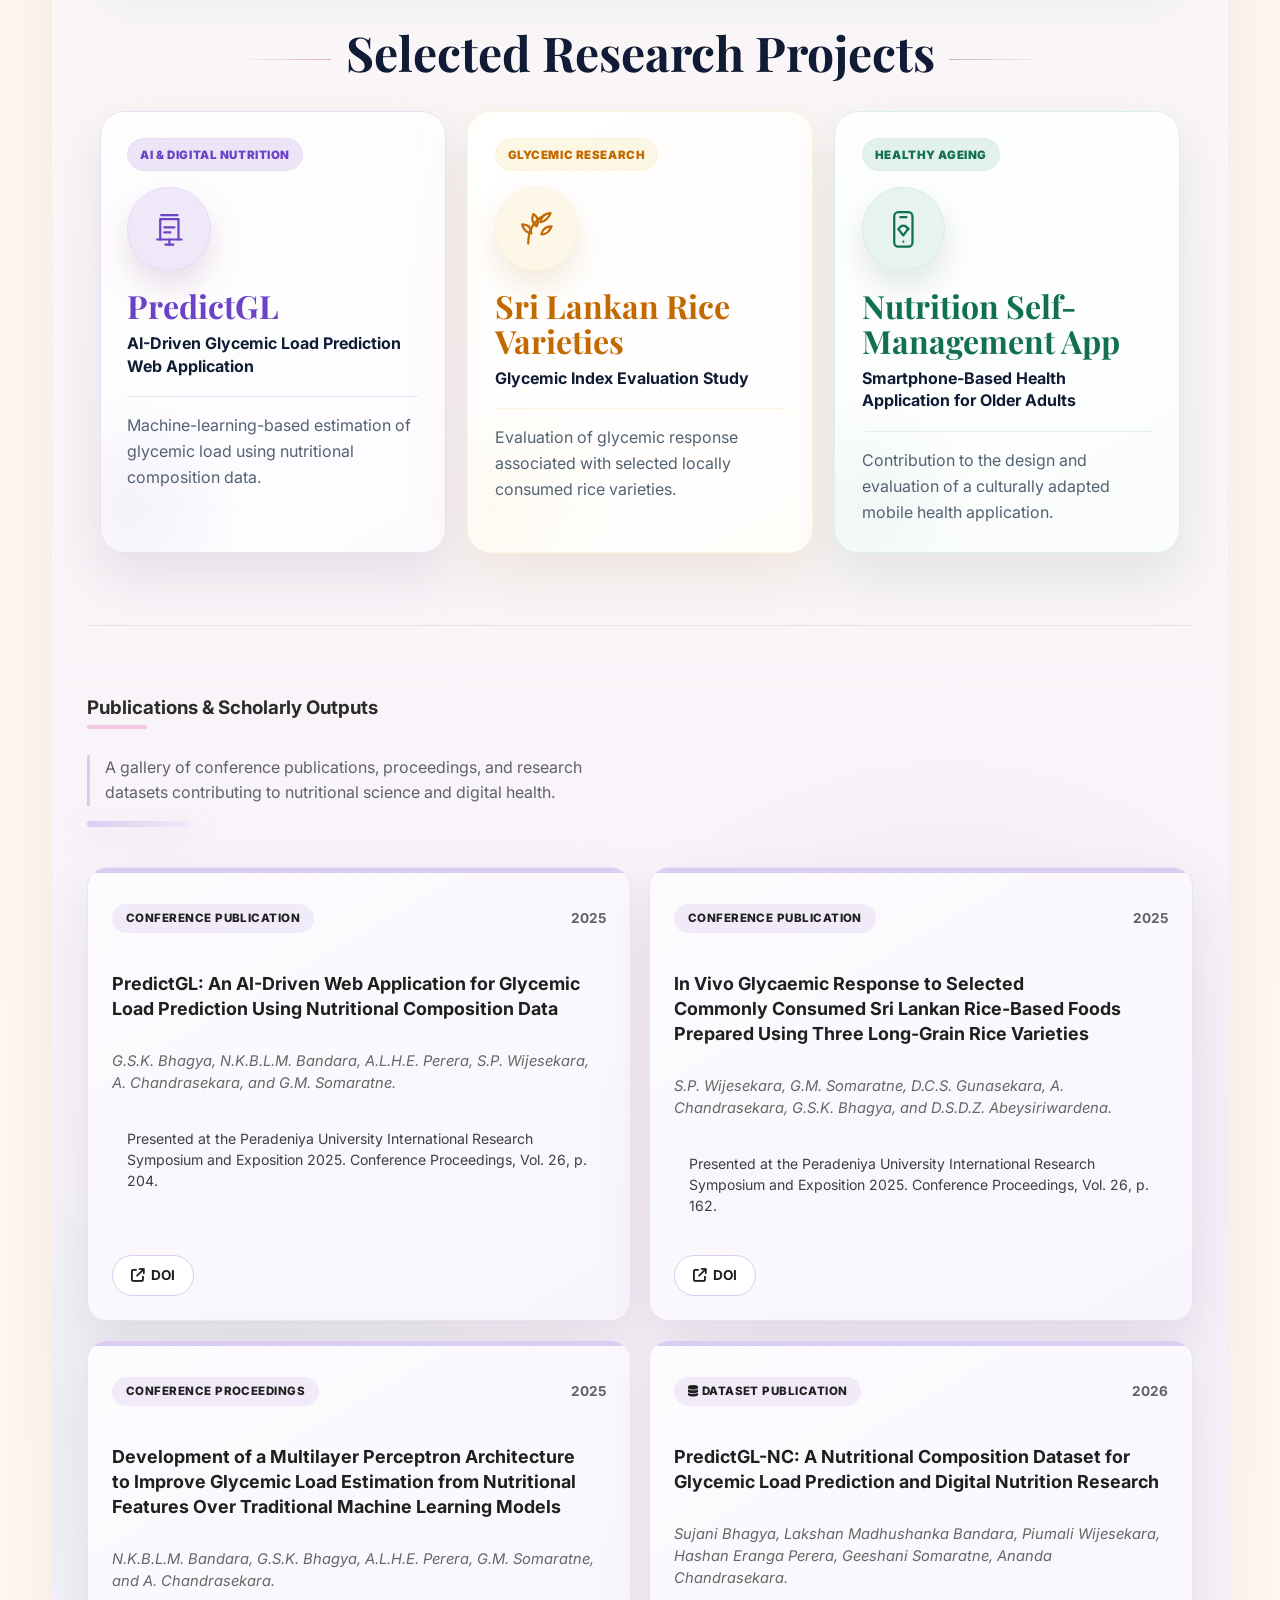
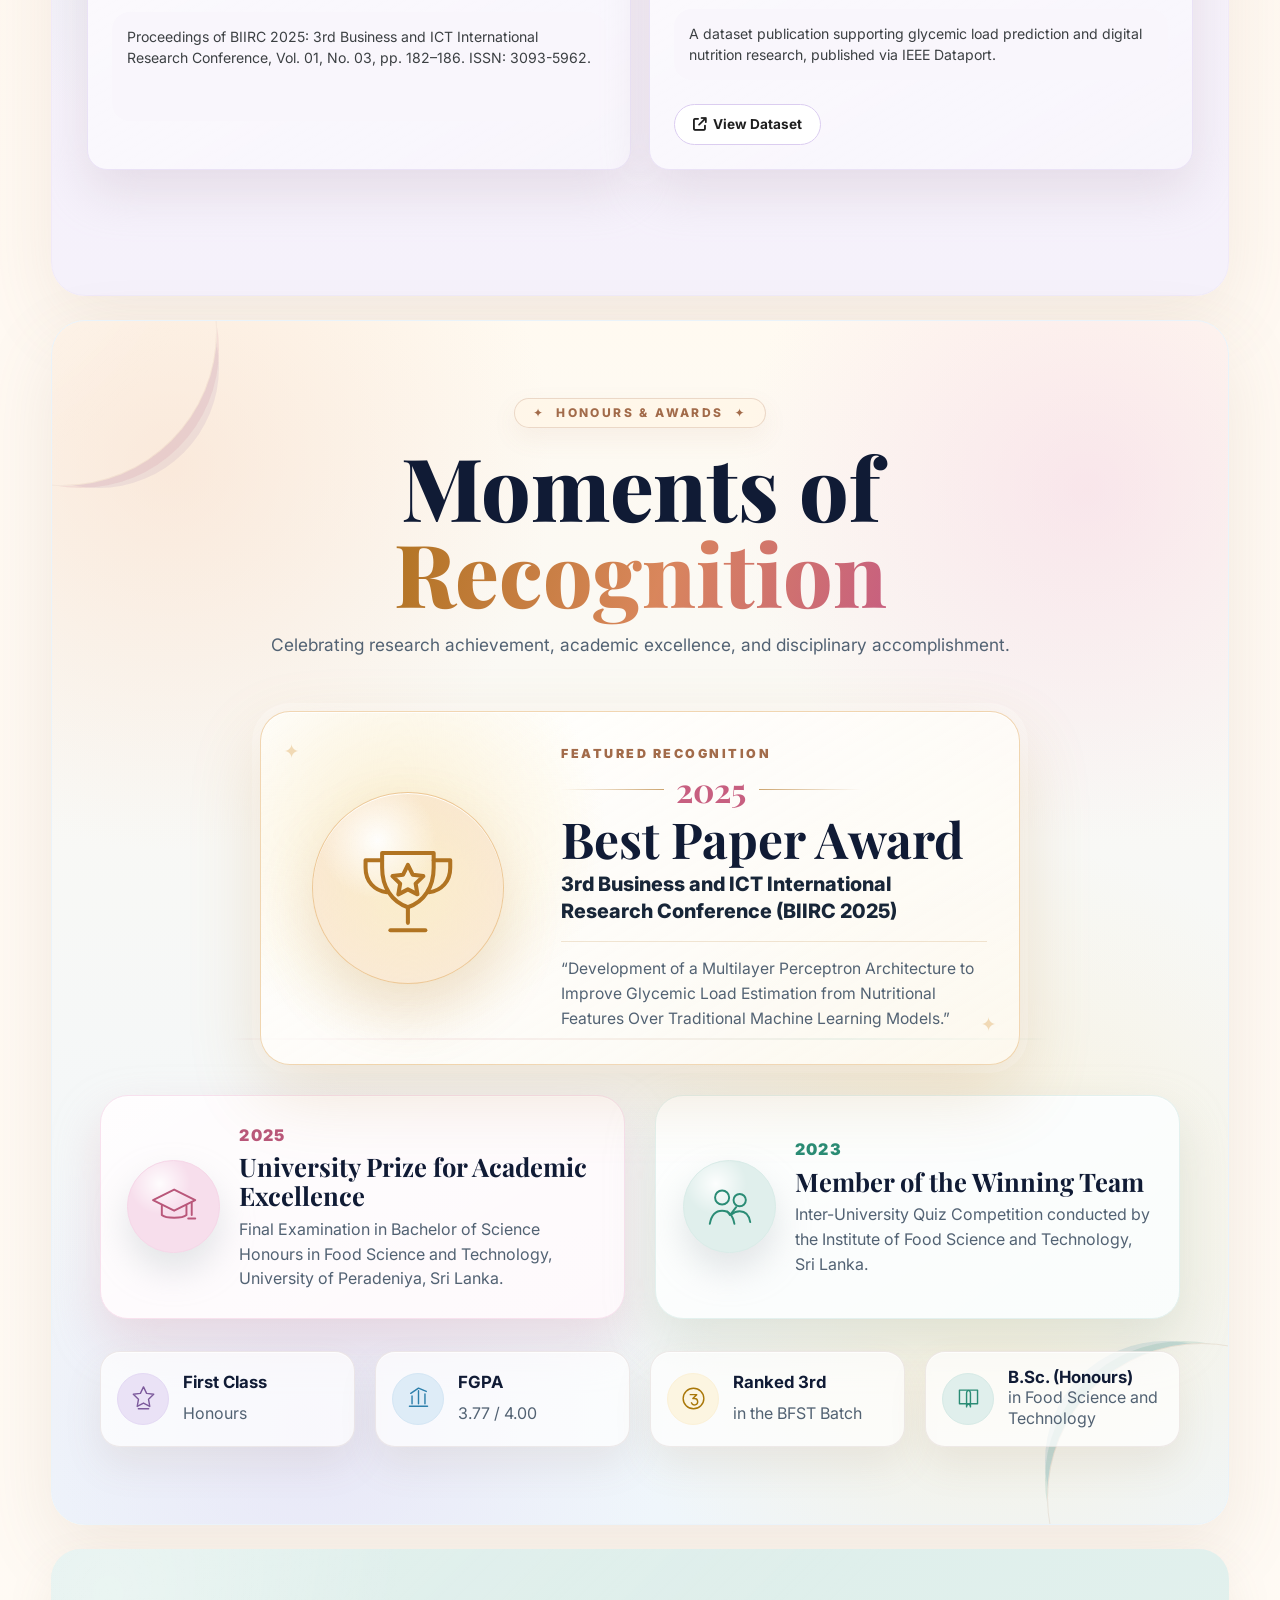
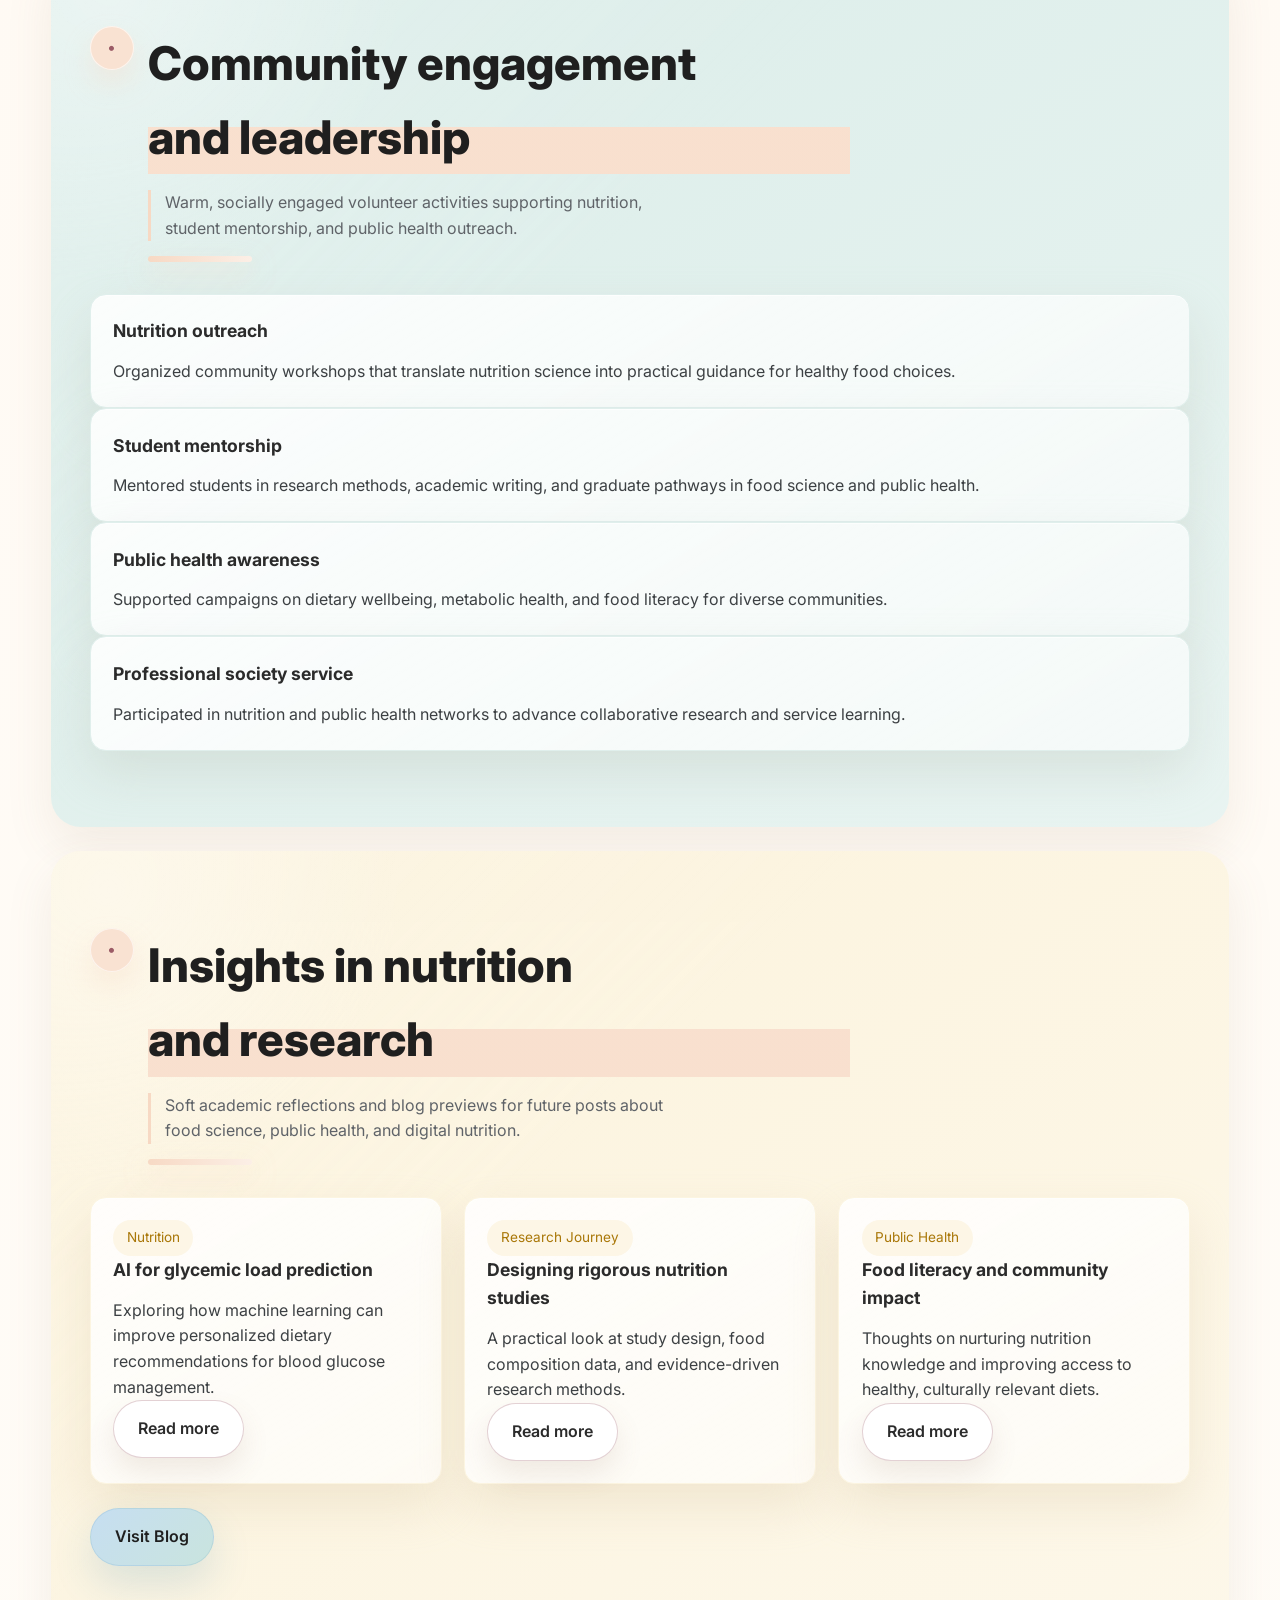
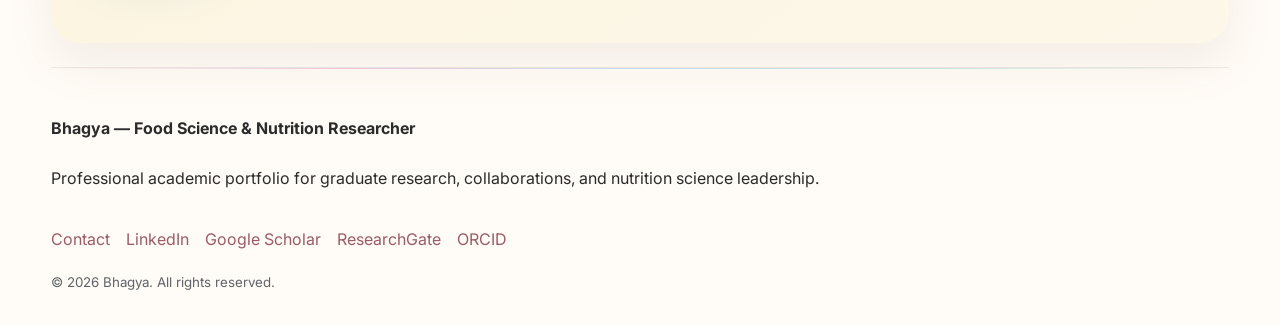
==== commit cfd2c9cf: "major revisions done" ====
--- a/index.html
+++ b/index.html
@@ -8,7 +8,7 @@
     <link rel="icon" href="assets/logo.png" />
     <link rel="preconnect" href="https://fonts.googleapis.com" />
     <link rel="preconnect" href="https://fonts.gstatic.com" crossorigin />
-    <link href="https://fonts.googleapis.com/css2?family=Inter:wght@300;400;500;600;700;800&display=swap" rel="stylesheet" />
+    <link href="https://fonts.googleapis.com/css2?family=Inter:wght@300;400;500;600;700;800&family=Playfair+Display:wght@600;700;800&display=swap" rel="stylesheet" />
     <link rel="stylesheet" href="https://cdnjs.cloudflare.com/ajax/libs/font-awesome/6.5.0/css/all.min.css" crossorigin="anonymous" referrerpolicy="no-referrer" />
     <link rel="stylesheet" href="styles.css" />
     <script defer src="script.js"></script>
@@ -16,7 +16,7 @@
   <body>
     <header class="site-header">
       <div class="container row nav-container">
-        <a class="brand" href="#top">Home</a>
+        <a class="brand" href="#top" aria-label="Bhagya homepage">Bhagya</a>
         <button class="menu-toggle nav-toggle" id="menuToggle" aria-label="Toggle navigation" aria-expanded="false" aria-controls="siteNav">☰</button>
         <nav class="nav nav-links" id="siteNav" aria-label="Primary navigation">
           <a class="nav-link nav-about active" href="#about"><span class="nav-icon-badge" aria-hidden="true"><svg viewBox="0 0 24 24"><circle cx="12" cy="8" r="3.25"></circle><path d="M5.75 19.25a6.25 6.25 0 0 1 12.5 0"></path></svg></span>About</a>
@@ -24,6 +24,7 @@
           <a class="nav-link nav-recognitions" href="#recognitions"><span class="nav-icon-badge" aria-hidden="true"><svg viewBox="0 0 24 24"><path d="m12 4.5 2.15 4.35 4.8.7-3.48 3.39.82 4.78L12 15.47l-4.29 2.25.82-4.78-3.48-3.39 4.8-.7L12 4.5Z"></path></svg></span>Recognitions</a>
           <a class="nav-link nav-volunteering" href="#volunteering"><span class="nav-icon-badge" aria-hidden="true"><svg viewBox="0 0 24 24"><path d="M7.25 12.5 12 17l4.75-4.5a3.15 3.15 0 0 0-4.45-4.45L12 8.35l-.3-.3a3.15 3.15 0 0 0-4.45 4.45Z"></path><path d="M5 19.25h14"></path></svg></span>Volunteering</a>
           <a class="nav-link nav-blog" href="blog.html"><span class="nav-icon-badge" aria-hidden="true"><svg viewBox="0 0 24 24"><path d="M5.25 18.75 6.2 15l8.9-8.9a2.05 2.05 0 0 1 2.9 2.9L9.1 17.9l-3.85.85Z"></path><path d="m13.75 7.45 2.8 2.8"></path></svg></span>Blog</a>
+          <a class="nav-link nav-contact" href="contact.html"><span class="nav-icon-badge" aria-hidden="true"><svg viewBox="0 0 24 24"><path d="M4.75 6.75h14.5v10.5H4.75z"></path><path d="m5.25 7.25 6.75 5.5 6.75-5.5"></path></svg></span>Contact</a>
         </nav>
       </div>
     </header>
@@ -35,6 +36,11 @@
             <h1>Hi, I'm <span class="highlight">Bhagya</span></h1>
             <p class="lead">I explore how food, nutrition, and public health research can improve dietary choices, health outcomes, and food systems.</p>
             <p class="hero-subtitle">My interests include food composition, functional foods, dietary assessment, nutrition interventions, and the science linking food with human wellbeing.</p>
+            <div class="hero-highlights" aria-label="Research focus areas">
+              <span>Food Composition</span>
+              <span>Nutrition Interventions</span>
+              <span>Digital Health</span>
+            </div>
             <div class="hero-actions">
               <a class="btn btn-research nav-research" href="#research">
                 <span class="nav-icon-badge" aria-hidden="true"><svg viewBox="0 0 24 24"><path d="M5.5 18.5c7.75-.5 12-4.75 13-13-8.25 1-12.5 5.25-13 13Z"></path><path d="M8.5 15.5 15 9"></path><path d="M10.25 9.75h5v5"></path></svg></span>
@@ -80,36 +86,69 @@
         </div>
       </section>
 
-      <section class="explore-section reveal">
-        <div class="container section">
-          <div class="section-header">
-            <h2>Explore My Work</h2>
+      <section class="explore-section reveal" aria-labelledby="exploreTitle">
+        <div class="container section explore-shell">
+          <div class="explore-header">
+            <p class="explore-kicker">✦&nbsp;&nbsp;EXPLORE &amp; DISCOVER&nbsp;&nbsp;✦</p>
+            <h2 id="exploreTitle" class="explore-title"><span>Explore</span> <span>My Work</span></h2>
+            <div class="explore-divider" aria-hidden="true"><span></span></div>
+            <p class="explore-intro">A glimpse into the different aspects of my academic and professional journey.<br />Each section highlights my dedication to knowledge, growth, and meaningful impact.</p>
           </div>
           <div class="explore-grid">
-            <a href="#about" class="explore-card accent-about">
-              <img src="assets/hero/About_me.png" alt="" class="explore-card-img" />
-              <h3>About</h3>
-              <p>Scholarly background and professional narrative.</p>
+            <a href="#about" class="explore-card accent-about" aria-label="Explore About">
+              <span class="explore-image-frame">
+                <img src="assets/hero/about_me.png" alt="" class="explore-card-img" />
+              </span>
+              <span class="explore-badge" aria-hidden="true"><i class="fa-solid fa-user"></i></span>
+              <span class="explore-card-body">
+                <span class="explore-card-title">About</span>
+                <span class="explore-card-text">Scholarly background<br />and professional<br />narrative.</span>
+              </span>
+              <span class="explore-arrow" aria-hidden="true"><i class="fa-solid fa-arrow-right"></i></span>
             </a>
-            <a href="#research" class="explore-card accent-research">
-              <img src="assets/hero/research.png" alt="" class="explore-card-img" />
-              <h3>Research</h3>
-              <p>Themes, publications, and technical projects.</p>
+            <a href="#research" class="explore-card accent-research" aria-label="Explore Research">
+              <span class="explore-image-frame">
+                <img src="assets/hero/research.png" alt="" class="explore-card-img" />
+              </span>
+              <span class="explore-badge" aria-hidden="true"><i class="fa-solid fa-book-open"></i></span>
+              <span class="explore-card-body">
+                <span class="explore-card-title">Research</span>
+                <span class="explore-card-text">Thematic, publications,<br />and technical projects.</span>
+              </span>
+              <span class="explore-arrow" aria-hidden="true"><i class="fa-solid fa-arrow-right"></i></span>
             </a>
-            <a href="#recognitions" class="explore-card accent-recognitions">
-              <img src="assets/hero/Recognitions.png" alt="" class="explore-card-img" />
-              <h3>Recognitions</h3>
-              <p>Academic honors, awards, and distinctions.</p>
+            <a href="#recognitions" class="explore-card accent-recognitions" aria-label="Explore Recognitions">
+              <span class="explore-image-frame">
+                <img src="assets/hero/Recognitions.png" alt="" class="explore-card-img" />
+              </span>
+              <span class="explore-badge" aria-hidden="true"><i class="fa-solid fa-star"></i></span>
+              <span class="explore-card-body">
+                <span class="explore-card-title">Recognitions</span>
+                <span class="explore-card-text">Academic honors,<br />awards, and<br />distinctions.</span>
+              </span>
+              <span class="explore-arrow" aria-hidden="true"><i class="fa-solid fa-arrow-right"></i></span>
             </a>
-            <a href="#volunteering" class="explore-card accent-volunteering">
-              <img src="assets/hero/volunteering.png" alt="" class="explore-card-img" />
-              <h3>Volunteering</h3>
-              <p>Community engagement and student leadership.</p>
+            <a href="#volunteering" class="explore-card accent-volunteering" aria-label="Explore Volunteering">
+              <span class="explore-image-frame">
+                <img src="assets/hero/volunteering.png" alt="" class="explore-card-img" />
+              </span>
+              <span class="explore-badge" aria-hidden="true"><i class="fa-solid fa-heart"></i></span>
+              <span class="explore-card-body">
+                <span class="explore-card-title">Volunteering</span>
+                <span class="explore-card-text">Community engagement<br />and student<br />leadership.</span>
+              </span>
+              <span class="explore-arrow" aria-hidden="true"><i class="fa-solid fa-arrow-right"></i></span>
             </a>
-            <a href="blog.html" class="explore-card accent-blog">
-              <img src="assets/hero/blog.png" alt="" class="explore-card-img" />
-              <h3>Blog</h3>
-              <p>Reflections on nutrition and food science.</p>
+            <a href="blog.html" class="explore-card accent-blog" aria-label="Explore Blog">
+              <span class="explore-image-frame">
+                <img src="assets/hero/blog.png" alt="" class="explore-card-img" />
+              </span>
+              <span class="explore-badge" aria-hidden="true"><i class="fa-solid fa-pen-nib"></i></span>
+              <span class="explore-card-body">
+                <span class="explore-card-title">Blog</span>
+                <span class="explore-card-text">Reflections on nutrition<br />and food science.</span>
+              </span>
+              <span class="explore-arrow" aria-hidden="true"><i class="fa-solid fa-arrow-right"></i></span>
             </a>
           </div>
         </div>
@@ -225,83 +264,122 @@
           </div>
         </div>
       </section>
-      <section id="research" class="container section section-research reveal" aria-labelledby="researchTitle">
-        <div class="section-header">
-          <h2 id="researchTitle">Research</h2>
-          <p class="section-description">Exploring food composition, nutrition interventions, dietary assessment, and data-driven tools for public health impact.</p>
-          <div class="research-focus-tags">
-            <span class="focus-tag">Food Composition</span>
-            <span class="focus-tag">Public Health Nutrition</span>
-            <span class="focus-tag">Dietary Assessment</span>
-            <span class="focus-tag">Glycemic Response</span>
-            <span class="focus-tag">Nutrition Interventions</span>
-            <span class="focus-tag">Functional Foods</span>
-            <span class="focus-tag">Applied Data Analysis</span>
-          </div>
-        </div>
-
-        <div class="research-sub-section">
-          <h3 class="about-title">Research Experience</h3>
-          <div class="experience-cards">
-            <article class="exp-card">
-              <span class="exp-label label-mint">Current Research</span>
-              <div class="exp-content">
-                <span class="exp-date">2025 – Present</span>
-                <h4>Nutrition and Public Health Research</h4>
-                <p class="exp-org">Department of Nutrition, Medical Research Institute, Colombo</p>
-                <div class="exp-desc">
-                  <ul class="exp-list">
-                    <li>Contributing to experimental procedures, laboratory analyses, data analysis, and manuscript preparation.</li>
-                  </ul>
-                  <div class="exp-sub-section">
-                    <strong class="exp-sub-title">Ongoing studies:</strong>
-                    <ul class="exp-list">
-                      <li>Effectiveness of locally produced RUTF for severe acute malnutrition.</li>
-                      <li>Impact assessment of fortified rice provision to schoolchildren.</li>
-                      <li>Evaluation of protein content in textured soy protein products.</li>
-                    </ul>
-                  </div>
-                </div>
-              </div>
-            </article>
-
-            <article class="exp-card">
-              <span class="exp-label label-lavender">Mobile Health | Older Adults</span>
-              <div class="exp-content">
-                <span class="exp-date">2025</span>
-                <h4>Smartphone-Based Health & Nutrition Self-Management App for Older Adults</h4>
-                <p class="exp-desc">Contributed to the design and evaluation of a culturally adapted mobile health application for Sri Lankan senior citizens.</p>
-              </div>
-            </article>
-
-            <article class="exp-card">
-              <span class="exp-label label-peach">Nutrition Modelling | Web Application</span>
-              <div class="exp-content">
-                <span class="exp-date">2024 – 2025</span>
-                <h4>PredictGL: AI-Driven Glycemic Load Prediction Web Application</h4>
-                <p class="exp-desc">Developed a machine-learning-based predictive model for estimating glycemic load using nutritional composition data.</p>
-              </div>
-            </article>
-
-            <article class="exp-card">
-              <span class="exp-label label-cream">Glycemic Response | Rice Varieties</span>
-              <div class="exp-content">
-                <span class="exp-date">2024</span>
-                <h4>Glycemic Index Evaluation of Sri Lankan Rice Varieties</h4>
-                <p class="exp-desc">Assisted in a study evaluating the glycemic index of selected rice varieties, supporting experimental procedures and data interpretation.</p>
-              </div>
+      <section id="research" class="container section section-research research-ecosystem reveal" aria-labelledby="researchTitle">
+        <div class="research-eco-header">
+          <p class="research-kicker">✦&nbsp;&nbsp;RESEARCH PORTFOLIO&nbsp;&nbsp;✦</p>
+          <h2 id="researchTitle">Research at the Intersection of <span>Nutrition, Health &amp; Innovation</span></h2>
+          <p>Exploring food composition, glycemic response, nutrition interventions, and digital tools to generate evidence for healthier communities.</p>
+        </div>
+
+        <div class="ecosystem-map" aria-label="Research ecosystem">
+          <article class="ecosystem-center">
+            <div class="eco-center-icon" aria-hidden="true">
+              <svg viewBox="0 0 64 64">
+                <path d="M34 8v10"></path><path d="M29 13h10"></path><path d="M35 18 25 42"></path><path d="M24 42h22"></path><path d="M22 50h26"></path><path d="M27 30c-6 3-9 8-9 15 7 0 12-3 15-9"></path><path d="M39 26c5 1 8 5 8 10-6 1-10-1-13-5"></path>
+              </svg>
+            </div>
+            <h3>Nutrition Science<br />for Health Impact</h3>
+          </article>
+
+          <article class="eco-node food-node">
+            <span class="eco-icon" aria-hidden="true">
+              <svg viewBox="0 0 48 48"><path d="M14 22h20v3a10 10 0 0 1-20 0v-3Z"></path><path d="M17 33h14"></path><path d="M24 22c-1-6 2-10 8-12 1 6-2 10-8 12Z"></path><path d="M21 20c-5-1-8-4-9-9 5 0 9 3 9 9Z"></path></svg>
+            </span>
+            <h3>Food Composition</h3>
+            <p>Nutrient profiling and food evaluation</p>
+          </article>
+
+          <article class="eco-node public-node">
+            <span class="eco-icon" aria-hidden="true">
+              <svg viewBox="0 0 48 48"><circle cx="24" cy="15" r="5"></circle><circle cx="14" cy="20" r="4"></circle><circle cx="34" cy="20" r="4"></circle><path d="M15 38c1.2-7 4.2-11 9-11s7.8 4 9 11"></path><path d="M6 36c1-5 3.8-8 8-8"></path><path d="M42 36c-1-5-3.8-8-8-8"></path></svg>
+            </span>
+            <h3>Public Health Nutrition</h3>
+            <p>Nutrition interventions and community health</p>
+          </article>
+
+          <article class="eco-node glycemic-node">
+            <span class="eco-icon" aria-hidden="true">
+              <svg viewBox="0 0 48 48"><path d="M10 36h28"></path><path d="M15 32V22"></path><path d="M24 32V16"></path><path d="M33 32V20"></path><path d="m13 18 9-8 7 6 7-9"></path><path d="M33 7h3v3"></path></svg>
+            </span>
+            <h3>Glycemic Response</h3>
+            <p>GI/GL research and rice-based foods</p>
+          </article>
+
+          <article class="eco-node digital-node">
+            <span class="eco-icon" aria-hidden="true">
+              <svg viewBox="0 0 48 48"><rect x="10" y="12" width="28" height="20" rx="3"></rect><path d="M18 38h12"></path><path d="M24 32v6"></path><path d="m17 25 5-5 4 4 6-8"></path><path d="M32 16h2v2"></path></svg>
+            </span>
+            <h3>Digital Nutrition Tools</h3>
+            <p>AI-based prediction and health applications</p>
+          </article>
+
+          <svg class="ecosystem-lines" viewBox="0 0 1000 520" preserveAspectRatio="none" aria-hidden="true">
+            <path class="line-food" d="M500 260 C390 218 330 188 250 148"></path>
+            <path class="line-public" d="M500 260 C610 218 670 188 750 148"></path>
+            <path class="line-glycemic" d="M500 260 C390 312 330 342 250 382"></path>
+            <path class="line-digital" d="M500 260 C610 312 670 342 750 382"></path>
+          </svg>
+        </div>
+
+        <article class="current-research-panel">
+          <div class="current-research-copy">
+            <p class="current-badge">✦ Current Research</p>
+            <h3>Nutrition and Public Health Research</h3>
+            <p class="current-meta">Department of Nutrition, Medical Research Institute, Colombo · 2025–Present</p>
+            <p class="current-desc">Contributing to laboratory and field research, data analysis, research documentation, and scientific reporting in nutrition and public health studies.</p>
+          </div>
+          <div class="study-focus-grid">
+            <article class="study-focus-tile">
+              <span aria-hidden="true"><svg viewBox="0 0 48 48"><path d="M16 11h16v26a5 5 0 0 1-5 5h-6a5 5 0 0 1-5-5V11Z"></path><path d="M19 11V7h10v4"></path><path d="M16 22h16"></path><path d="M24 28v8"></path><path d="M20 32h8"></path></svg></span>
+              <div><h4>Locally Produced RUTF</h4><p>Severe acute malnutrition intervention</p></div>
+            </article>
+            <article class="study-focus-tile">
+              <span aria-hidden="true"><svg viewBox="0 0 48 48"><path d="M12 30c4-7 20-10 24 0"></path><path d="M10 32h28v4H10z"></path><path d="M18 24v-5"></path><path d="M24 23v-7"></path><path d="M30 24v-5"></path><path d="M17 18c2-4 4-6 7-7 3 1 5 3 7 7"></path></svg></span>
+              <div><h4>Fortified Rice Provision</h4><p>Schoolchildren aged 8–9 years</p></div>
+            </article>
+            <article class="study-focus-tile">
+              <span aria-hidden="true"><svg viewBox="0 0 48 48"><circle cx="17" cy="24" r="5"></circle><circle cx="31" cy="16" r="5"></circle><circle cx="31" cy="32" r="5"></circle><path d="m21 22 6-4"></path><path d="m21 26 6 4"></path></svg></span>
+              <div><h4>Textured Soy Products</h4><p>Protein content evaluation</p></div>
+            </article>
+          </div>
+        </article>
+
+        <div class="selected-projects">
+          <h3>Selected Research Projects</h3>
+          <div class="project-card-grid">
+            <article class="research-project-card project-digital">
+              <p class="project-badge">AI &amp; Digital Nutrition</p>
+              <div class="project-icon" aria-hidden="true"><svg viewBox="0 0 48 48"><path d="M12 34h24"></path><path d="M15 34V14h18v20"></path><path d="M20 39h8"></path><path d="M24 34v5"></path><path d="M19 22h10"></path><path d="M19 27h6"></path><path d="M16 10h16"></path></svg></div>
+              <h4>PredictGL</h4>
+              <p class="project-subtitle">AI-Driven Glycemic Load Prediction Web Application</p>
+              <p class="project-desc">Machine-learning-based estimation of glycemic load using nutritional composition data.</p>
+            </article>
+
+            <article class="research-project-card project-glycemic">
+              <p class="project-badge">Glycemic Research</p>
+              <div class="project-icon" aria-hidden="true"><svg viewBox="0 0 48 48"><path d="M16 38c0-12 4-22 16-28"></path><path d="M19 28c-5-1-8-4-9-9 6 0 9 3 9 9Z"></path><path d="M24 21c-4-3-5-7-3-12 5 3 6 7 3 12Z"></path><path d="M28 17c5-1 8-4 10-9-6 0-9 3-10 9Z"></path><path d="M29 29c5 0 8-3 10-8-6 0-9 3-10 8Z"></path></svg></div>
+              <h4>Sri Lankan Rice Varieties</h4>
+              <p class="project-subtitle">Glycemic Index Evaluation Study</p>
+              <p class="project-desc">Evaluation of glycemic response associated with selected locally consumed rice varieties.</p>
+            </article>
+
+            <article class="research-project-card project-ageing">
+              <p class="project-badge">Healthy Ageing</p>
+              <div class="project-icon" aria-hidden="true"><svg viewBox="0 0 48 48"><rect x="15" y="7" width="18" height="34" rx="4"></rect><path d="M21 12h6"></path><path d="M24 36h.01"></path><path d="M19 24c3-5 7-5 10 0"></path><path d="M20 25l4 5 5-7"></path></svg></div>
+              <h4>Nutrition Self-Management App</h4>
+              <p class="project-subtitle">Smartphone-Based Health Application for Older Adults</p>
+              <p class="project-desc">Contribution to the design and evaluation of a culturally adapted mobile health application.</p>
             </article>
           </div>
         </div>
 
         <div class="scholarly-outputs">
           <div class="scholarly-header">
-            <h3 class="about-title">Publications & Scholarly Outputs</h3>
+            <h3 class="about-title">Publications &amp; Scholarly Outputs</h3>
             <p class="section-description">A gallery of conference publications, proceedings, and research datasets contributing to nutritional science and digital health.</p>
           </div>
 
           <div class="publication-grid">
-            <!-- Publication 1 -->
             <article class="publication-card predictgl-output">
               <div class="publication-card-accent"></div>
               <div class="publication-meta">
@@ -320,7 +398,6 @@
               </div>
             </article>
 
-            <!-- Publication 2 -->
             <article class="publication-card rice-output">
               <div class="publication-card-accent"></div>
               <div class="publication-meta">
@@ -339,7 +416,6 @@
               </div>
             </article>
 
-            <!-- Publication 3 -->
             <article class="publication-card mlp-output">
               <div class="publication-card-accent"></div>
               <div class="publication-meta">
@@ -353,7 +429,6 @@
               </div>
             </article>
 
-            <!-- Dataset Publication -->
             <article class="publication-card dataset-card">
               <div class="publication-card-accent"></div>
               <div class="publication-meta">
@@ -374,47 +449,99 @@
           </div>
         </div>
       </section>
-      <section id="recognitions" class="container section section-recognitions reveal" aria-labelledby="recognitionsTitle">
-        <div class="section-header">
-          <h2 id="recognitionsTitle">Academic honors and awards</h2>
-          <p class="section-description">Selected scholarships, conference distinctions, and awards that reflect scholarly achievement and research promise.</p>
-        </div>
-        <div class="alt-timeline">
-          <div class="alt-year">
-            <div class="alt-year-badge">2025</div>
-            <div class="alt-item left">
-              <div class="alt-card">
-                <p class="alt-org">Graduate research scholarship</p>
-                <h3 class="alt-title">Merit-based scholarship for nutrition research</h3>
-                <p class="alt-desc">Awarded for academic promise in food science, dietary assessment, and public health research.</p>
-              </div>
-              <div class="alt-dot" aria-hidden="true">★</div>
-            </div>
-            <div class="alt-item right">
-              <div class="alt-card">
-                <p class="alt-org">Conference recognition</p>
-                <h3 class="alt-title">Poster award in nutrition science</h3>
-                <p class="alt-desc">Honored for a research abstract on digital nutrition tools at a regional academic conference.</p>
-              </div>
-              <div class="alt-dot" aria-hidden="true">★</div>
-            </div>
-            <div class="alt-item left">
-              <div class="alt-card">
-                <p class="alt-org">Academic distinction</p>
-                <h3 class="alt-title">Top performance in food science coursework</h3>
-                <p class="alt-desc">Recognized for excellence in research methods, nutrition analysis, and food technology.</p>
-              </div>
-              <div class="alt-dot" aria-hidden="true">★</div>
-            </div>
-            <div class="alt-item right">
-              <div class="alt-card">
-                <p class="alt-org">Recognition</p>
-                <h3 class="alt-title">Research contribution award</h3>
-                <p class="alt-desc">Appreciated for contributions to collaborative projects in nutrition and digital health.</p>
-              </div>
-              <div class="alt-dot" aria-hidden="true">★</div>
-            </div>
-          </div>
+      <section id="recognitions" class="container section section-recognitions recognitions-spotlight reveal" aria-labelledby="recognitionsTitle">
+        <div class="recognitions-header">
+          <p class="recognitions-kicker">✦&nbsp;&nbsp;HONOURS &amp; AWARDS&nbsp;&nbsp;✦</p>
+          <h2 id="recognitionsTitle">Moments of <span>Recognition</span></h2>
+          <p>Celebrating research achievement, academic excellence, and disciplinary accomplishment.</p>
+        </div>
+
+        <div class="award-trail" aria-label="Honours and awards spotlight">
+          <article class="featured-award">
+            <div class="award-icon award-icon-gold" aria-hidden="true">
+              <svg viewBox="0 0 64 64" role="img">
+                <path d="M18 13h28v8c0 10.5-5.2 18.5-14 21.5C23.2 39.5 18 31.5 18 21v-8Z"></path>
+                <path d="M18 17H9v4c0 7.4 4.7 12.5 11.6 13.4"></path>
+                <path d="M46 17h9v4c0 7.4-4.7 12.5-11.6 13.4"></path>
+                <path d="M32 42.5V51"></path>
+                <path d="M22.5 55h19"></path>
+                <path d="m32 19.5 2.6 5.3 5.8.8-4.2 4.1 1 5.8-5.2-2.7-5.2 2.7 1-5.8-4.2-4.1 5.8-.8L32 19.5Z"></path>
+              </svg>
+            </div>
+            <div class="featured-award-content">
+              <p class="award-label">Featured Recognition</p>
+              <div class="award-year-line"><span></span><strong>2025</strong><span></span></div>
+              <h3>Best Paper Award</h3>
+              <p class="award-event">3rd Business and ICT International Research Conference (BIIRC 2025)</p>
+              <p class="award-paper">“Development of a Multilayer Perceptron Architecture to Improve Glycemic Load Estimation from Nutritional Features Over Traditional Machine Learning Models.”</p>
+            </div>
+          </article>
+
+          <div class="supporting-awards">
+            <article class="support-award support-academic">
+              <div class="award-icon" aria-hidden="true">
+                <svg viewBox="0 0 64 64" role="img">
+                  <path d="M8 24 32 12l24 12-24 12L8 24Z"></path>
+                  <path d="M18 30v11c4.5 4.2 23.5 4.2 28 0V30"></path>
+                  <path d="M52 27v14"></path>
+                  <path d="M48 45h8"></path>
+                </svg>
+              </div>
+              <div>
+                <span class="support-year">2025</span>
+                <h3>University Prize for Academic Excellence</h3>
+                <p>Final Examination in Bachelor of Science Honours in Food Science and Technology, University of Peradeniya, Sri Lanka.</p>
+              </div>
+            </article>
+
+            <article class="support-award support-team">
+              <div class="award-icon" aria-hidden="true">
+                <svg viewBox="0 0 64 64" role="img">
+                  <path d="M24 29a8 8 0 1 0 0-16 8 8 0 0 0 0 16Z"></path>
+                  <path d="M44 31a7 7 0 1 0 0-14 7 7 0 0 0 0 14Z"></path>
+                  <path d="M10 51c1.8-10 7.1-15 14-15s12.2 5 14 15"></path>
+                  <path d="M35 40c2.4-2.2 5.3-3.3 9-3.3 6 0 10.6 4.3 12 12.3"></path>
+                  <path d="m30 37 3 4 7-9"></path>
+                </svg>
+              </div>
+              <div>
+                <span class="support-year">2023</span>
+                <h3>Member of the Winning Team</h3>
+                <p>Inter-University Quiz Competition conducted by the Institute of Food Science and Technology, Sri Lanka.</p>
+              </div>
+            </article>
+          </div>
+        </div>
+
+        <div class="distinction-tiles" aria-label="Academic distinctions">
+          <article class="distinction-tile">
+            <span class="distinction-icon" aria-hidden="true">
+              <svg viewBox="0 0 48 48"><path d="m24 6 4.8 10 11 1.5-8 7.8 1.9 11-9.7-5.2-9.7 5.2 1.9-11-8-7.8 11-1.5L24 6Z"></path><path d="M16 40h16"></path></svg>
+            </span>
+            <strong>First Class</strong>
+            <span>Honours</span>
+          </article>
+          <article class="distinction-tile">
+            <span class="distinction-icon" aria-hidden="true">
+              <svg viewBox="0 0 48 48"><path d="M10 36h28"></path><path d="M14 32V20"></path><path d="M24 32V12"></path><path d="M34 32V17"></path><path d="m12 16 12-8 12 5"></path></svg>
+            </span>
+            <strong>FGPA</strong>
+            <span>3.77 / 4.00</span>
+          </article>
+          <article class="distinction-tile">
+            <span class="distinction-icon" aria-hidden="true">
+              <svg viewBox="0 0 48 48"><circle cx="24" cy="24" r="16"></circle><path d="M19 18h10l-6 6h2.5a5 5 0 1 1-4.7 6.7"></path></svg>
+            </span>
+            <strong>Ranked 3rd</strong>
+            <span>in the BFST Batch</span>
+          </article>
+          <article class="distinction-tile">
+            <span class="distinction-icon" aria-hidden="true">
+              <svg viewBox="0 0 48 48"><path d="M10 11h12c3 0 5 2 5 5v21c0-3-2-5-5-5H10V11Z"></path><path d="M38 11H26c-3 0-5 2-5 5v21c0-3 2-5 5-5h12V11Z"></path></svg>
+            </span>
+            <strong>B.Sc. (Honours)</strong>
+            <span>in Food Science and Technology</span>
+          </article>
         </div>
       </section>
       <section id="volunteering" class="container section section-volunteering reveal" aria-labelledby="volunteeringTitle">
@@ -476,11 +603,12 @@
         <p class="footer-title">Bhagya — Food Science & Nutrition Researcher</p>
         <p>Professional academic portfolio for graduate research, collaborations, and nutrition science leadership.</p>
       </div>
-      <div class="footer-links">        <!-- TODO: Replace placeholder email and links with your real contact details. -->        <a href="mailto:your.email@example.com">your.email@example.com</a>
-        <a href="#">LinkedIn</a>
-        <a href="#">Google Scholar</a>
-        <a href="#">ResearchGate</a>
-        <a href="#">ORCID</a>
+      <div class="footer-links">
+        <a href="contact.html">Contact</a>
+        <a href="https://linkedin.com/in/Sujani-Bhagya" target="_blank" rel="noreferrer">LinkedIn</a>
+        <a href="https://scholar.google.com/citations?user=1Ptw6hwAAAAJ&hl=en&oi=sra" target="_blank" rel="noreferrer">Google Scholar</a>
+        <a href="https://www.researchgate.net/profile/Sujani_Bhagya" target="_blank" rel="noreferrer">ResearchGate</a>
+        <a href="https://orcid.org/0009-0004-1689-849X" target="_blank" rel="noreferrer">ORCID</a>
       </div>
       <small>&copy; <span id="year"></span> Bhagya. All rights reserved.</small>
     </footer>
--- a/styles.css
+++ b/styles.css
@@ -607,7 +607,7 @@
 }
 
 .pathway-container {
-  margin-top: 2.25rem;
+  margin-top: 1.5rem;
 }
 
 @media (max-width: 720px) {
@@ -617,7 +617,7 @@
 .experience-cards {
   display: grid;
   gap: 1rem;
-  margin-top: 1.5rem;
+  margin-top: 1rem;
 }
 
 .exp-card {
@@ -781,11 +781,18 @@
   border-radius: 32px;
   border: 1px solid rgba(142, 102, 94, 0.12);
   padding: 0 2rem 3rem;
+  margin-top: -5.5rem;
+  position: relative;
+  z-index: 10;
 }
 
 /* Section backgrounds with their respective accent colors */
 .section-about {
   background: color-mix(in srgb, var(--section-accent) 60%, white);
+}
+
+.section-about .section-header {
+  margin-bottom: 0.75rem;
 }
 
 .section-research {
@@ -1249,6 +1256,7 @@
     animation: none !important;
     transition: none !important;
   }
+}
 
 .research-focus-tags {
   display: flex;
@@ -1418,4 +1426,2583 @@
 @media (max-width: 640px) {
   .publication-card { padding: 1.25rem; padding-top: 1.75rem; border-radius: 20px; }
 }
-}
+
+/* Pastel premium refinement: keeps the original identity and color system */
+:root {
+  --shadow: rgba(142, 110, 80, 0.12);
+  --border: rgba(91, 70, 63, 0.1);
+  --accent-strong: rgba(155, 91, 102, 0.28);
+  --accent-soft: rgba(247, 217, 196, 0.58);
+  --radius: 24px;
+  --radius-sm: 16px;
+}
+
+body {
+  background:
+    radial-gradient(circle at 18% -8%, rgba(198, 222, 241, 0.58), transparent 30rem),
+    radial-gradient(circle at 86% 8%, rgba(242, 198, 222, 0.46), transparent 28rem),
+    linear-gradient(180deg, #fffcf7 0%, #fff7ef 48%, #fffcf7 100%);
+  text-rendering: optimizeLegibility;
+}
+
+body::before {
+  content: "";
+  position: fixed;
+  inset: 0;
+  z-index: -1;
+  pointer-events: none;
+  background-image:
+    linear-gradient(rgba(155, 91, 102, 0.035) 1px, transparent 1px),
+    linear-gradient(90deg, rgba(155, 91, 102, 0.035) 1px, transparent 1px);
+  background-size: 42px 42px;
+  mask-image: linear-gradient(to bottom, black, transparent 75%);
+}
+
+a:focus-visible,
+button:focus-visible,
+input:focus-visible,
+textarea:focus-visible {
+  outline: 3px solid rgba(198, 222, 241, 0.95);
+  outline-offset: 4px;
+}
+
+.container {
+  width: min(1180px, 92%);
+}
+
+.site-header {
+  background: rgba(255, 255, 255, 0.82);
+  border-bottom-color: rgba(142, 102, 94, 0.12);
+  box-shadow: 0 14px 45px rgba(142, 110, 80, 0.08);
+  transition: background 0.25s ease, box-shadow 0.25s ease, border-color 0.25s ease;
+}
+
+.site-header.is-scrolled {
+  background: rgba(255, 255, 255, 0.96);
+  border-bottom-color: rgba(155, 91, 102, 0.16);
+  box-shadow: 0 18px 48px rgba(142, 110, 80, 0.14);
+}
+
+.brand {
+  color: var(--ink);
+  letter-spacing: 0;
+  font-size: 1.05rem;
+  display: inline-flex;
+  align-items: center;
+  gap: 0.7rem;
+}
+
+.brand::before {
+  content: "";
+  width: 0.72rem;
+  height: 0.72rem;
+  border-radius: 50%;
+  background: linear-gradient(135deg, var(--pastel-pink), var(--pastel-blue), var(--pastel-mint));
+  box-shadow: 0 0 20px rgba(198, 222, 241, 0.95);
+}
+
+.nav {
+  gap: 0.35rem;
+}
+
+.nav-contact {
+  --nav-accent: var(--pastel-peach);
+  --nav-ink: #A26B4A;
+}
+
+.nav-link {
+  padding: 0.42rem 0.68rem;
+}
+
+.nav-icon-badge {
+  width: 1.9rem;
+  height: 1.9rem;
+}
+
+.menu-toggle {
+  color: var(--muted-strong);
+  background: rgba(255, 255, 255, 0.92);
+}
+
+.section-hero {
+  position: relative;
+  overflow: hidden;
+  background:
+    radial-gradient(circle at 72% 16%, rgba(198, 222, 241, 0.72), transparent 24rem),
+    radial-gradient(circle at 20% 75%, rgba(201, 228, 222, 0.62), transparent 28rem),
+    linear-gradient(135deg, #fff9e5 0%, #fff4ec 46%, #f7fbff 100%);
+}
+
+.section-hero::before {
+  content: "";
+  position: absolute;
+  inset: 0;
+  pointer-events: none;
+  background:
+    linear-gradient(110deg, transparent 0 42%, rgba(255, 255, 255, 0.55) 49%, transparent 58%),
+    radial-gradient(circle at 50% 0, rgba(255, 255, 255, 0.72), transparent 36rem);
+  opacity: 0.68;
+}
+
+.hero {
+  position: relative;
+  z-index: 1;
+  min-height: min(760px, calc(100vh - 76px));
+  align-items: center;
+  padding: clamp(2.5rem, 5vw, 4.5rem) 0 clamp(2rem, 4vw, 3.5rem);
+}
+
+.hero-text {
+  margin-top: 0;
+}
+
+.eyebrow {
+  color: var(--accent-deep);
+  font-size: 0.78rem;
+  letter-spacing: 0.1em;
+  padding: 0.52rem 0.78rem;
+  border: 1px solid rgba(155, 91, 102, 0.16);
+  border-radius: 999px;
+  background: rgba(255, 255, 255, 0.62);
+  box-shadow: 0 10px 22px rgba(142, 110, 80, 0.08);
+}
+
+.hero h1 {
+  max-width: 760px;
+  color: var(--ink);
+  text-wrap: balance;
+}
+
+.highlight {
+  color: transparent;
+  background: linear-gradient(135deg, #9B5B66 0%, #7D5B9D 52%, #2C7FAB 100%);
+  -webkit-background-clip: text;
+  background-clip: text;
+}
+
+.lead {
+  font-size: clamp(1.06rem, 1.6vw, 1.24rem);
+}
+
+.hero-actions .btn,
+.btn {
+  box-shadow: 0 14px 28px rgba(142, 110, 80, 0.12);
+}
+
+.btn.primary,
+.download-cv-btn,
+.hero-actions .btn:first-child {
+  background: linear-gradient(135deg, var(--pastel-blue), var(--pastel-mint));
+  color: #1f1f1f;
+  border-color: rgba(44, 127, 171, 0.12);
+  box-shadow: 0 18px 40px rgba(44, 127, 171, 0.16);
+}
+
+.hero-actions .btn:hover,
+.hero-actions .btn.active,
+.btn:hover {
+  transform: translateY(-2px);
+  box-shadow: 0 18px 38px rgba(142, 110, 80, 0.16);
+}
+
+.profile-links {
+  margin-top: 1.7rem;
+}
+
+.profile-icon {
+  border-color: rgba(142, 102, 94, 0.12);
+  box-shadow: 0 12px 24px rgba(142, 110, 80, 0.1);
+}
+
+.hero-art {
+  min-height: 480px;
+}
+
+.hero-blobs {
+  position: absolute;
+  inset: 0;
+  pointer-events: none;
+}
+
+.blob {
+  position: absolute;
+  border-radius: 999px;
+  filter: blur(3px);
+}
+
+.blob-1 {
+  width: 280px;
+  height: 280px;
+  right: 7%;
+  top: 7%;
+  background: radial-gradient(circle, rgba(198, 222, 241, 0.72), transparent 70%);
+}
+
+.blob-2 {
+  width: 320px;
+  height: 320px;
+  left: 2%;
+  bottom: 2%;
+  background: radial-gradient(circle, rgba(242, 198, 222, 0.58), transparent 72%);
+}
+
+.profile-frame {
+  width: min(330px, 86vw);
+  border-radius: 28px;
+  border: 1px solid rgba(142, 102, 94, 0.14);
+  box-shadow:
+    0 28px 70px rgba(142, 110, 80, 0.2),
+    0 0 0 12px rgba(255, 255, 255, 0.48);
+  background: rgba(255, 255, 255, 0.72);
+}
+
+.profile-frame img {
+  object-position: center;
+}
+
+.explore-section {
+  background: linear-gradient(180deg, rgba(247, 217, 196, 0.7), rgba(250, 237, 203, 0.34));
+}
+
+.section {
+  padding: clamp(3.2rem, 6vw, 5.4rem) 0;
+}
+
+.section-header,
+.scholarly-header,
+.section-head {
+  max-width: 760px;
+}
+
+.section-header h2,
+.fancy-head {
+  text-wrap: balance;
+}
+
+.about-section,
+.section-about,
+.section-research,
+.section-recognitions,
+.section-volunteering,
+.section-blog,
+.card,
+.exp-card,
+.alt-card,
+.publication-card,
+.identity-card,
+.mini-card,
+.explore-card {
+  border-color: rgba(142, 102, 94, 0.12);
+  box-shadow: 0 20px 48px rgba(142, 110, 80, 0.1);
+}
+
+.about-section {
+  margin-top: -2rem;
+  border-radius: 30px;
+  padding: 2rem clamp(1rem, 3vw, 2rem) 3.2rem;
+  background: rgba(255, 255, 255, 0.78);
+  backdrop-filter: blur(16px);
+}
+
+.explore-grid {
+  grid-template-columns: repeat(5, minmax(0, 1fr));
+  gap: 1rem;
+}
+
+.explore-card {
+  min-height: 100%;
+  text-align: left;
+  align-items: stretch;
+}
+
+.explore-card-img {
+  aspect-ratio: 16 / 10;
+  object-fit: contain;
+  background: rgba(255, 255, 255, 0.42);
+  padding: 0.7rem;
+}
+
+.explore-card:hover {
+  box-shadow: 0 24px 54px color-mix(in srgb, var(--section-accent) 26%, rgba(142, 110, 80, 0.16));
+}
+
+.identity-card {
+  text-align: left;
+}
+
+.identity-card .card-botanical {
+  opacity: 0.14;
+}
+
+.publication-grid {
+  gap: 1.15rem;
+}
+
+.publication-card {
+  border-radius: 20px;
+}
+
+.publication-card-accent {
+  height: 5px;
+}
+
+.publication-venue {
+  background: color-mix(in srgb, var(--card-accent) 18%, white);
+}
+
+.alt-timeline::before {
+  background: linear-gradient(to bottom, transparent, rgba(155, 91, 102, 0.24), transparent);
+}
+
+.alt-year-badge {
+  background: linear-gradient(135deg, var(--pastel-blue), var(--pastel-lavender));
+  color: var(--ink);
+}
+
+.footer-links a,
+.inline {
+  color: var(--accent-deep);
+}
+
+@media (min-width: 1025px) {
+  .section-research,
+  .section-recognitions,
+  .section-volunteering,
+  .section-blog {
+    border-radius: 30px;
+    padding-inline: clamp(1.4rem, 3vw, 2.4rem);
+    margin-block: 1.5rem;
+  }
+}
+
+@media (max-width: 1100px) {
+  .explore-grid {
+    grid-template-columns: repeat(3, minmax(0, 1fr));
+  }
+}
+
+@media (max-width: 720px) {
+  .site-header .nav.open {
+    position: absolute;
+    top: calc(100% + 1px);
+    left: 4%;
+    right: 4%;
+    padding: 0.8rem;
+    border: 1px solid rgba(142, 102, 94, 0.12);
+    border-radius: 18px;
+    background: rgba(255, 255, 255, 0.98);
+    box-shadow: 0 24px 56px rgba(142, 110, 80, 0.18);
+    backdrop-filter: blur(18px);
+  }
+
+  .hero {
+    min-height: auto;
+    padding-top: 3.2rem;
+  }
+
+  .hero h1 {
+    font-size: clamp(2.55rem, 14vw, 3.4rem);
+  }
+
+  .hero-actions,
+  .profile-links {
+    justify-content: flex-start;
+  }
+
+  .hero-actions .btn {
+    width: 100%;
+  }
+
+  .hero-art {
+    min-height: auto;
+    padding-bottom: 1rem;
+  }
+
+  .profile-frame {
+    width: min(270px, 84vw);
+    transform: none;
+    margin-top: 0;
+  }
+
+  .hero-art .download-cv-btn {
+    transform: none;
+    margin-top: 1rem;
+  }
+
+  .explore-grid,
+  .publication-grid,
+  .blog-grid {
+    grid-template-columns: 1fr;
+  }
+
+  .about-section {
+    margin-top: 0;
+  }
+
+  .alt-timeline::before {
+    left: 1.35rem;
+    right: auto;
+  }
+
+  .alt-year-badge {
+    margin-left: 0;
+  }
+
+  .alt-item,
+  .alt-item.left,
+  .alt-item.right {
+    grid-template-columns: 3rem 1fr;
+    gap: 0.8rem;
+  }
+
+  .alt-item.left .alt-card,
+  .alt-item.right .alt-card {
+    grid-column: 2;
+  }
+
+  .alt-item.left .alt-dot,
+  .alt-item.right .alt-dot {
+    grid-column: 1;
+    grid-row: 1;
+    width: 44px;
+    height: 44px;
+  }
+}
+
+/* Pastel wow layer: richer depth while preserving the original palette */
+.section-hero {
+  isolation: isolate;
+}
+
+.section-hero::after {
+  content: "";
+  position: absolute;
+  inset: auto -8% -34% -8%;
+  height: 42%;
+  z-index: 0;
+  pointer-events: none;
+  background:
+    radial-gradient(ellipse at 20% 35%, rgba(219, 205, 240, 0.64), transparent 38%),
+    radial-gradient(ellipse at 78% 25%, rgba(201, 228, 222, 0.66), transparent 36%),
+    linear-gradient(180deg, transparent, rgba(255, 255, 255, 0.82));
+  filter: blur(8px);
+}
+
+.hero {
+  gap: clamp(2.4rem, 6vw, 5.4rem);
+}
+
+.hero-text {
+  position: relative;
+}
+
+.hero-text::before {
+  content: "";
+  position: absolute;
+  inset: -2.5rem auto auto -3rem;
+  width: 9rem;
+  height: 9rem;
+  border-radius: 999px;
+  background: radial-gradient(circle, rgba(242, 198, 222, 0.44), transparent 70%);
+  z-index: -1;
+}
+
+.hero h1 {
+  font-size: clamp(3.2rem, 7vw, 6rem);
+  letter-spacing: 0;
+  line-height: 0.92;
+}
+
+.lead {
+  max-width: 42rem;
+  font-weight: 500;
+}
+
+.hero-subtitle {
+  max-width: 39rem;
+}
+
+.hero-highlights {
+  display: flex;
+  flex-wrap: wrap;
+  gap: 0.65rem;
+  margin: 1.35rem 0 1.45rem;
+}
+
+.hero-highlights span {
+  display: inline-flex;
+  align-items: center;
+  min-height: 2.35rem;
+  padding: 0.45rem 0.82rem;
+  border-radius: 999px;
+  border: 1px solid rgba(142, 102, 94, 0.12);
+  background:
+    linear-gradient(135deg, rgba(255, 255, 255, 0.82), rgba(255, 255, 255, 0.46)),
+    color-mix(in srgb, var(--pastel-blue) 24%, transparent);
+  color: var(--muted-strong);
+  font-size: 0.86rem;
+  font-weight: 700;
+  box-shadow: 0 12px 28px rgba(142, 110, 80, 0.1);
+  backdrop-filter: blur(14px);
+}
+
+.hero-highlights span:nth-child(2) {
+  background:
+    linear-gradient(135deg, rgba(255, 255, 255, 0.82), rgba(255, 255, 255, 0.46)),
+    color-mix(in srgb, var(--pastel-mint) 32%, transparent);
+}
+
+.hero-highlights span:nth-child(3) {
+  background:
+    linear-gradient(135deg, rgba(255, 255, 255, 0.82), rgba(255, 255, 255, 0.46)),
+    color-mix(in srgb, var(--pastel-lavender) 32%, transparent);
+}
+
+.hero-actions {
+  margin-top: 0;
+}
+
+.hero-actions .btn {
+  position: relative;
+  overflow: hidden;
+}
+
+.hero-actions .btn::after,
+.download-cv-btn::after {
+  content: "";
+  position: absolute;
+  inset: 0;
+  background: linear-gradient(110deg, transparent 0 32%, rgba(255, 255, 255, 0.42) 48%, transparent 64%);
+  transform: translateX(-115%);
+  transition: transform 0.55s ease;
+}
+
+.hero-actions .btn:hover::after,
+.download-cv-btn:hover::after {
+  transform: translateX(115%);
+}
+
+.hero-art {
+  perspective: 1200px;
+}
+
+.hero-art::before,
+.hero-art::after {
+  content: "";
+  position: absolute;
+  border-radius: 999px;
+  pointer-events: none;
+}
+
+.hero-art::before {
+  width: min(410px, 86vw);
+  aspect-ratio: 1;
+  background:
+    conic-gradient(from 135deg, rgba(198, 222, 241, 0.96), rgba(242, 198, 222, 0.82), rgba(201, 228, 222, 0.9), rgba(250, 237, 203, 0.96), rgba(198, 222, 241, 0.96));
+  opacity: 0.72;
+  filter: blur(0.5px);
+  transform: translateY(-0.75rem);
+}
+
+.hero-art::after {
+  width: min(500px, 92vw);
+  aspect-ratio: 1;
+  border: 1px solid rgba(155, 91, 102, 0.1);
+  background:
+    radial-gradient(circle, transparent 58%, rgba(255, 255, 255, 0.48) 59% 61%, transparent 62%),
+    radial-gradient(circle, rgba(255, 255, 255, 0.18), transparent 58%);
+  transform: translateY(-0.7rem);
+}
+
+.hero-art .profile-frame {
+  position: relative;
+  z-index: 2;
+  transform: rotate(-2deg) translateY(-0.8rem);
+  transition: transform 0.35s ease, box-shadow 0.35s ease;
+}
+
+.hero-art:hover .profile-frame {
+  transform: rotate(0deg) translateY(-1.1rem);
+  box-shadow:
+    0 34px 86px rgba(142, 110, 80, 0.24),
+    0 0 0 14px rgba(255, 255, 255, 0.54);
+}
+
+.explore-section {
+  position: relative;
+}
+
+.explore-section::before {
+  content: "";
+  position: absolute;
+  inset: 0;
+  pointer-events: none;
+  background:
+    linear-gradient(90deg, rgba(255, 255, 255, 0.55), transparent 24%, transparent 76%, rgba(255, 255, 255, 0.42)),
+    radial-gradient(circle at 50% -6%, rgba(255, 255, 255, 0.78), transparent 22rem);
+}
+
+.explore-section > .container {
+  position: relative;
+}
+
+.explore-grid {
+  align-items: stretch;
+}
+
+.explore-card {
+  position: relative;
+  isolation: isolate;
+  transform: translateY(0);
+}
+
+.explore-card::after {
+  content: "";
+  position: absolute;
+  inset: 0;
+  z-index: -1;
+  border-radius: inherit;
+  background: linear-gradient(145deg, color-mix(in srgb, var(--section-accent) 54%, white), rgba(255, 255, 255, 0.2));
+  opacity: 0;
+  transition: opacity 0.28s ease;
+}
+
+.explore-card:hover::after {
+  opacity: 1;
+}
+
+.explore-card h3 {
+  margin-top: 0.15rem;
+  font-size: 1.08rem;
+}
+
+.explore-card p {
+  color: var(--muted);
+  font-size: 0.93rem;
+  line-height: 1.45;
+}
+
+.section-header h2 {
+  letter-spacing: 0;
+}
+
+.section-header::after,
+.scholarly-header::after {
+  content: "";
+  display: block;
+  width: 6.5rem;
+  height: 0.35rem;
+  margin-top: 0.95rem;
+  border-radius: 999px;
+  background: linear-gradient(90deg, var(--pastel-pink), var(--pastel-blue), var(--pastel-mint));
+  box-shadow: 0 10px 24px rgba(198, 222, 241, 0.72);
+}
+
+.section-about .section-header::after {
+  margin-inline: auto;
+}
+
+.section-about,
+.section-research,
+.section-recognitions,
+.section-volunteering,
+.section-blog {
+  position: relative;
+  overflow: hidden;
+}
+
+.section-about::before,
+.section-research::before,
+.section-recognitions::before,
+.section-volunteering::before,
+.section-blog::before {
+  content: "";
+  position: absolute;
+  inset: 0;
+  pointer-events: none;
+  background:
+    radial-gradient(circle at 5% 5%, rgba(255, 255, 255, 0.56), transparent 18rem),
+    linear-gradient(135deg, rgba(255, 255, 255, 0.36), transparent 42%);
+  opacity: 0.62;
+}
+
+.section-about > *,
+.section-research > *,
+.section-recognitions > *,
+.section-volunteering > *,
+.section-blog > * {
+  position: relative;
+  z-index: 1;
+}
+
+.exp-card,
+.publication-card,
+.card,
+.mini-card,
+.alt-card {
+  transition: transform 0.26s ease, box-shadow 0.26s ease, border-color 0.26s ease;
+}
+
+.exp-card:hover,
+.publication-card:hover,
+.card:hover,
+.mini-card:hover,
+.alt-card:hover {
+  transform: translateY(-5px);
+  box-shadow: 0 28px 62px rgba(142, 110, 80, 0.16);
+  border-color: rgba(155, 91, 102, 0.16);
+}
+
+.publication-card {
+  background:
+    linear-gradient(180deg, rgba(255, 255, 255, 0.96), rgba(255, 255, 255, 0.82)),
+    radial-gradient(circle at 100% 0, color-mix(in srgb, var(--card-accent) 42%, transparent), transparent 16rem);
+}
+
+.publication-title {
+  text-wrap: balance;
+}
+
+.publication-action {
+  position: relative;
+  overflow: hidden;
+}
+
+.publication-action::after {
+  content: "";
+  position: absolute;
+  inset: 0;
+  background: linear-gradient(110deg, transparent 0 34%, rgba(255, 255, 255, 0.5) 48%, transparent 62%);
+  transform: translateX(-120%);
+  transition: transform 0.5s ease;
+}
+
+.publication-action:hover::after {
+  transform: translateX(120%);
+}
+
+.alt-card {
+  border-left: 6px solid color-mix(in srgb, var(--recognitions-accent) 72%, white);
+}
+
+.site-footer {
+  position: relative;
+  overflow: hidden;
+}
+
+.site-footer::before {
+  content: "";
+  position: absolute;
+  inset: 0 auto auto 0;
+  width: 100%;
+  height: 1px;
+  background: linear-gradient(90deg, transparent, var(--pastel-pink), var(--pastel-blue), var(--pastel-mint), transparent);
+}
+
+@media (min-width: 1025px) {
+  .explore-card:nth-child(2),
+  .explore-card:nth-child(4) {
+    transform: translateY(1rem);
+  }
+
+  .explore-card:nth-child(2):hover,
+  .explore-card:nth-child(4):hover {
+    transform: translateY(0.35rem);
+  }
+}
+
+@media (max-width: 720px) {
+  .hero-highlights {
+    gap: 0.5rem;
+  }
+
+  .hero-highlights span {
+    flex: 1 1 100%;
+    justify-content: center;
+  }
+
+  .hero-art::before {
+    width: min(320px, 84vw);
+  }
+
+  .hero-art::after {
+    display: none;
+  }
+
+  .hero-art .profile-frame,
+  .hero-art:hover .profile-frame {
+    transform: none;
+  }
+
+  .section-header::after,
+  .scholarly-header::after {
+    width: 4.8rem;
+  }
+}
+
+@media (prefers-reduced-motion: reduce) {
+  .hero-actions .btn::after,
+  .download-cv-btn::after,
+  .publication-action::after {
+    display: none;
+  }
+}
+
+/* Section containers follow the same pastel accent as their navigation buttons */
+.section-about,
+.section-research,
+.section-recognitions,
+.section-volunteering,
+.section-blog {
+  background:
+    linear-gradient(145deg, color-mix(in srgb, var(--section-accent) 68%, white), color-mix(in srgb, var(--section-accent) 42%, white)),
+    color-mix(in srgb, var(--section-accent) 58%, white);
+  border-color: color-mix(in srgb, var(--section-accent) 46%, white);
+}
+
+.section-about .card,
+.section-about .exp-card,
+.section-about .identity-card,
+.section-about .mini-card,
+.section-research .card,
+.section-research .exp-card,
+.section-research .publication-card,
+.section-recognitions .card,
+.section-recognitions .alt-card,
+.section-volunteering .card,
+.section-blog .card {
+  background:
+    linear-gradient(150deg, rgba(255, 255, 255, 0.82), rgba(255, 255, 255, 0.54)),
+    color-mix(in srgb, var(--section-accent) 42%, white);
+  border-color: color-mix(in srgb, var(--section-accent) 58%, white);
+  box-shadow:
+    0 22px 48px color-mix(in srgb, var(--section-accent) 24%, rgba(142, 110, 80, 0.12)),
+    inset 0 1px 0 rgba(255, 255, 255, 0.7);
+}
+
+.section-research .publication-card {
+  --card-accent: var(--section-accent);
+}
+
+.section-about .pill,
+.section-research .pill,
+.section-research .focus-tag,
+.section-recognitions .tag,
+.section-volunteering .tag,
+.section-blog .tag {
+  background: color-mix(in srgb, var(--section-accent) 48%, white);
+  border-color: color-mix(in srgb, var(--section-accent) 64%, white);
+  color: var(--section-ink);
+}
+
+.section-about .section-header::after,
+.section-research .section-header::after,
+.section-recognitions .section-header::after,
+.section-volunteering .section-header::after,
+.section-blog .section-header::after,
+.section-research .scholarly-header::after {
+  background: linear-gradient(90deg, var(--section-accent), color-mix(in srgb, var(--section-accent) 42%, white));
+  box-shadow: 0 10px 24px color-mix(in srgb, var(--section-accent) 54%, transparent);
+}
+
+/* Explore section: larger images, cleaner balance, softer motion */
+.explore-section .section {
+  padding-block: clamp(3.4rem, 6vw, 5rem);
+}
+
+.explore-section .section-header {
+  max-width: none;
+  margin-inline: auto;
+  text-align: center;
+}
+
+.explore-section .section-header::after {
+  margin-inline: auto;
+}
+
+.explore-grid {
+  grid-template-columns: repeat(5, minmax(0, 1fr));
+  gap: clamp(1rem, 1.8vw, 1.45rem);
+  align-items: stretch;
+}
+
+.explore-card,
+.explore-card:nth-child(2),
+.explore-card:nth-child(4) {
+  min-height: 380px;
+  display: grid;
+  grid-template-rows: auto auto 1fr;
+  align-items: start;
+  text-align: center;
+  border-radius: 26px;
+  background:
+    linear-gradient(180deg, rgba(255, 255, 255, 0.9), rgba(255, 255, 255, 0.66)),
+    color-mix(in srgb, var(--section-accent) 38%, white);
+  box-shadow:
+    0 20px 42px color-mix(in srgb, var(--section-accent) 20%, rgba(142, 110, 80, 0.12)),
+    inset 0 1px 0 rgba(255, 255, 255, 0.74);
+  transform: translateY(0);
+}
+
+.explore-card-img {
+  width: 100%;
+  aspect-ratio: 1 / 1.08;
+  object-fit: contain;
+  padding: clamp(0.45rem, 1vw, 0.8rem);
+  margin-bottom: 0.85rem;
+  background:
+    radial-gradient(circle at 50% 30%, rgba(255, 255, 255, 0.86), transparent 58%),
+    color-mix(in srgb, var(--section-accent) 54%, white);
+  transition: transform 0.34s ease, filter 0.34s ease;
+}
+
+.explore-card h3 {
+  padding-inline: 1.15rem;
+  margin: 0 0 0.35rem;
+  color: var(--section-ink);
+  font-size: clamp(1.08rem, 1.4vw, 1.22rem);
+}
+
+.explore-card p {
+  padding: 0 1.15rem 1.35rem;
+  margin: 0;
+  color: var(--muted-strong);
+  font-size: 0.94rem;
+}
+
+.explore-card::after {
+  background:
+    linear-gradient(145deg, color-mix(in srgb, var(--section-accent) 48%, white), rgba(255, 255, 255, 0.4));
+}
+
+.explore-card:hover,
+.explore-card:nth-child(2):hover,
+.explore-card:nth-child(4):hover {
+  transform: translateY(-8px);
+  box-shadow:
+    0 30px 64px color-mix(in srgb, var(--section-accent) 30%, rgba(142, 110, 80, 0.16)),
+    inset 0 1px 0 rgba(255, 255, 255, 0.82);
+}
+
+.explore-card:hover .explore-card-img {
+  transform: scale(1.055) translateY(-3px);
+  filter: saturate(1.04);
+}
+
+.explore-section.is-visible .explore-card {
+  animation: exploreCardRise 0.62s cubic-bezier(0.22, 1, 0.36, 1) both;
+}
+
+.explore-section.is-visible .explore-card:nth-child(2) { animation-delay: 0.06s; }
+.explore-section.is-visible .explore-card:nth-child(3) { animation-delay: 0.12s; }
+.explore-section.is-visible .explore-card:nth-child(4) { animation-delay: 0.18s; }
+.explore-section.is-visible .explore-card:nth-child(5) { animation-delay: 0.24s; }
+
+@keyframes exploreCardRise {
+  from {
+    opacity: 0;
+    transform: translateY(22px) scale(0.98);
+  }
+  to {
+    opacity: 1;
+    transform: translateY(0) scale(1);
+  }
+}
+
+@media (max-width: 1100px) {
+  .explore-grid {
+    grid-template-columns: repeat(2, minmax(0, 1fr));
+  }
+
+  .explore-card {
+    min-height: 360px;
+  }
+}
+
+@media (max-width: 640px) {
+  .explore-grid {
+    grid-template-columns: 1fr;
+  }
+
+  .explore-card {
+    min-height: auto;
+  }
+
+  .explore-card-img {
+    aspect-ratio: 4 / 3;
+  }
+}
+
+@media (prefers-reduced-motion: reduce) {
+  .explore-section.is-visible .explore-card {
+    animation: none;
+  }
+}
+
+/* Reference-style Explore & Discover section */
+.explore-section {
+  position: relative;
+  isolation: isolate;
+  overflow: hidden;
+  background:
+    radial-gradient(circle at 9% 8%, rgba(247, 217, 196, 0.64), transparent 20rem),
+    radial-gradient(circle at 88% 10%, rgba(242, 198, 222, 0.52), transparent 22rem),
+    radial-gradient(circle at 14% 92%, rgba(219, 205, 240, 0.46), transparent 22rem),
+    radial-gradient(circle at 86% 88%, rgba(242, 198, 222, 0.36), transparent 20rem),
+    radial-gradient(circle at 50% 55%, rgba(198, 222, 241, 0.4), transparent 28rem),
+    linear-gradient(180deg, #fffaf1 0%, #fff8f3 48%, #fffaf6 100%);
+  border-block: 1px solid rgba(142, 102, 94, 0.08);
+}
+
+.explore-section::before,
+.explore-section::after {
+  content: "";
+  position: absolute;
+  z-index: -1;
+  width: clamp(15rem, 24vw, 24rem);
+  height: clamp(18rem, 30vw, 31rem);
+  pointer-events: none;
+  border: 1px solid rgba(155, 91, 102, 0.12);
+  border-radius: 48% 52% 45% 55% / 55% 44% 56% 45%;
+  opacity: 0.62;
+}
+
+.explore-section::before {
+  left: -9rem;
+  top: 11%;
+  transform: rotate(-18deg);
+  border-color: rgba(162, 107, 74, 0.12);
+}
+
+.explore-section::after {
+  right: -8rem;
+  bottom: 8%;
+  transform: rotate(18deg);
+  border-color: rgba(125, 91, 157, 0.13);
+}
+
+.explore-shell {
+  position: relative;
+  padding-block: clamp(3.7rem, 6vw, 5.4rem);
+}
+
+.explore-shell::before {
+  content: "";
+  position: absolute;
+  inset: 1.5rem 0 auto;
+  height: 80%;
+  pointer-events: none;
+  background:
+    radial-gradient(circle at 7% 18%, rgba(155, 91, 102, 0.18) 0 2px, transparent 3px),
+    radial-gradient(circle at 23% 82%, rgba(44, 127, 171, 0.12) 0 2px, transparent 3px),
+    radial-gradient(circle at 77% 24%, rgba(185, 87, 122, 0.16) 0 2px, transparent 3px),
+    radial-gradient(circle at 91% 76%, rgba(162, 107, 74, 0.14) 0 2px, transparent 3px);
+}
+
+.explore-header {
+  position: relative;
+  z-index: 1;
+  max-width: 760px;
+  margin: 0 auto clamp(2.2rem, 4vw, 3.3rem);
+  text-align: center;
+}
+
+.explore-kicker {
+  display: inline-flex;
+  align-items: center;
+  justify-content: center;
+  margin: 0 0 1.05rem;
+  padding: 0.48rem 1rem;
+  border-radius: 999px;
+  border: 1px solid rgba(162, 107, 74, 0.18);
+  background: rgba(255, 246, 232, 0.82);
+  color: #a26b4a;
+  font-size: 0.72rem;
+  font-weight: 800;
+  letter-spacing: 0.18em;
+  line-height: 1;
+  box-shadow: 0 10px 28px rgba(162, 107, 74, 0.08);
+}
+
+.explore-title {
+  margin: 0;
+  font-family: "Playfair Display", Georgia, serif;
+  font-size: clamp(3.1rem, 7vw, 5.9rem);
+  font-weight: 800;
+  line-height: 0.96;
+  letter-spacing: 0;
+}
+
+.explore-title span:first-child {
+  color: #182638;
+}
+
+.explore-title span:last-child {
+  color: transparent;
+  background: linear-gradient(105deg, #7d5b9d 0%, #b9577a 48%, #d9865c 100%);
+  -webkit-background-clip: text;
+  background-clip: text;
+}
+
+.explore-divider {
+  display: grid;
+  place-items: center;
+  margin: 1.12rem auto 1.05rem;
+  width: min(260px, 70vw);
+}
+
+.explore-divider span {
+  position: relative;
+  display: block;
+  width: 100%;
+  height: 1px;
+  background: linear-gradient(90deg, transparent, rgba(185, 87, 122, 0.56), rgba(217, 134, 92, 0.62), transparent);
+}
+
+.explore-divider span::before {
+  content: "";
+  position: absolute;
+  left: 50%;
+  top: 50%;
+  width: 0.72rem;
+  height: 0.72rem;
+  transform: translate(-50%, -50%) rotate(45deg);
+  border-radius: 2px;
+  background: linear-gradient(135deg, #b9577a, #d9865c);
+  box-shadow: 0 0 0 0.42rem rgba(255, 250, 246, 0.94), 0 8px 18px rgba(185, 87, 122, 0.18);
+}
+
+.explore-intro {
+  margin: 0 auto;
+  max-width: 710px;
+  color: #526273;
+  font-size: clamp(1rem, 1.3vw, 1.12rem);
+  line-height: 1.78;
+}
+
+.explore-grid {
+  position: relative;
+  z-index: 1;
+  display: grid;
+  grid-template-columns: repeat(5, minmax(0, 1fr));
+  gap: clamp(1rem, 1.6vw, 1.35rem);
+  align-items: stretch;
+}
+
+.explore-card,
+.explore-card:nth-child(2),
+.explore-card:nth-child(4) {
+  --explore-accent: var(--section-accent);
+  --explore-ink: var(--section-ink);
+  position: relative;
+  min-height: clamp(390px, 31vw, 430px);
+  display: grid;
+  grid-template-rows: auto auto 1fr auto;
+  justify-items: center;
+  align-items: start;
+  padding: clamp(0.82rem, 1.1vw, 1rem) clamp(0.82rem, 1.1vw, 1rem) 1.15rem;
+  border-radius: 30px;
+  border: 1px solid color-mix(in srgb, var(--explore-accent) 58%, white);
+  background:
+    linear-gradient(180deg, rgba(255, 255, 255, 0.9), rgba(255, 255, 255, 0.62)),
+    color-mix(in srgb, var(--explore-accent) 26%, white);
+  box-shadow:
+    0 24px 52px color-mix(in srgb, var(--explore-accent) 26%, rgba(142, 110, 80, 0.16)),
+    0 6px 18px rgba(255, 255, 255, 0.72) inset;
+  text-align: center;
+  overflow: visible;
+  transform: translateY(0);
+  transition: transform 0.32s ease, box-shadow 0.32s ease, border-color 0.32s ease;
+  backdrop-filter: blur(16px);
+}
+
+.explore-card::before {
+  content: "";
+  position: absolute;
+  inset: auto 16% -1.15rem;
+  height: 2.8rem;
+  z-index: -1;
+  border-radius: 999px;
+  background: color-mix(in srgb, var(--explore-accent) 44%, transparent);
+  filter: blur(22px);
+  opacity: 0.72;
+  transition: opacity 0.32s ease, transform 0.32s ease;
+}
+
+.explore-card::after {
+  content: "";
+  position: absolute;
+  inset: 1px;
+  z-index: -1;
+  border-radius: inherit;
+  background:
+    radial-gradient(circle at 50% 3%, rgba(255, 255, 255, 0.86), transparent 42%),
+    linear-gradient(145deg, color-mix(in srgb, var(--explore-accent) 22%, transparent), transparent 58%);
+  opacity: 0.78;
+  transition: opacity 0.32s ease;
+}
+
+.explore-image-frame {
+  position: relative;
+  width: 100%;
+  aspect-ratio: 1 / 1.04;
+  display: grid;
+  place-items: center;
+  margin-bottom: -0.2rem;
+  padding: clamp(0.5rem, 1vw, 0.8rem);
+  border-radius: 25px;
+  border: 1px solid rgba(255, 255, 255, 0.82);
+  background:
+    radial-gradient(circle at 50% 24%, rgba(255, 255, 255, 0.95), transparent 62%),
+    linear-gradient(145deg, #ffffff, color-mix(in srgb, var(--explore-accent) 20%, white));
+  box-shadow:
+    0 16px 30px color-mix(in srgb, var(--explore-accent) 18%, rgba(142, 110, 80, 0.12)),
+    inset 0 1px 0 rgba(255, 255, 255, 0.96);
+  transition: transform 0.32s ease, box-shadow 0.32s ease;
+}
+
+.explore-card-img {
+  width: 100%;
+  height: 100%;
+  object-fit: contain;
+  padding: 0;
+  margin: 0;
+  background: transparent;
+  border-radius: 18px;
+  transition: transform 0.32s ease;
+}
+
+.explore-badge {
+  position: relative;
+  z-index: 2;
+  width: 3rem;
+  height: 3rem;
+  display: grid;
+  place-items: center;
+  margin-top: -1.38rem;
+  margin-bottom: 0.78rem;
+  border-radius: 50%;
+  color: white;
+  background: linear-gradient(135deg, color-mix(in srgb, var(--explore-accent) 84%, var(--explore-ink)), var(--explore-ink));
+  box-shadow:
+    0 12px 26px color-mix(in srgb, var(--explore-accent) 55%, rgba(142, 110, 80, 0.2)),
+    inset 0 1px 0 rgba(255, 255, 255, 0.34);
+}
+
+.explore-badge i {
+  font-size: 1.05rem;
+  line-height: 1;
+}
+
+.explore-card-body {
+  display: grid;
+  gap: 0.58rem;
+  justify-items: center;
+}
+
+.explore-card-title {
+  color: var(--explore-ink);
+  font-size: clamp(1.15rem, 1.55vw, 1.38rem);
+  font-weight: 800;
+  line-height: 1.15;
+}
+
+.explore-card-text {
+  color: #596675;
+  font-size: clamp(0.92rem, 1vw, 1rem);
+  line-height: 1.5;
+}
+
+.explore-arrow {
+  align-self: end;
+  width: 2.55rem;
+  height: 2.55rem;
+  display: grid;
+  place-items: center;
+  margin-top: 1rem;
+  border-radius: 50%;
+  color: var(--explore-ink);
+  background: color-mix(in srgb, var(--explore-accent) 46%, white);
+  border: 1px solid color-mix(in srgb, var(--explore-accent) 66%, white);
+  box-shadow: 0 12px 22px color-mix(in srgb, var(--explore-accent) 28%, rgba(142, 110, 80, 0.12));
+  transition: transform 0.32s ease, background 0.32s ease, color 0.32s ease, box-shadow 0.32s ease;
+}
+
+.explore-card:hover,
+.explore-card:nth-child(2):hover,
+.explore-card:nth-child(4):hover,
+.explore-card:focus-visible {
+  transform: translateY(-8px);
+  border-color: color-mix(in srgb, var(--explore-accent) 78%, white);
+  box-shadow:
+    0 32px 72px color-mix(in srgb, var(--explore-accent) 36%, rgba(142, 110, 80, 0.19)),
+    0 8px 22px rgba(255, 255, 255, 0.78) inset;
+}
+
+.explore-card:hover::before,
+.explore-card:focus-visible::before {
+  opacity: 1;
+  transform: scaleX(1.08);
+}
+
+.explore-card:hover .explore-image-frame,
+.explore-card:focus-visible .explore-image-frame {
+  transform: translateY(-4px);
+  box-shadow:
+    0 22px 36px color-mix(in srgb, var(--explore-accent) 24%, rgba(142, 110, 80, 0.16)),
+    inset 0 1px 0 rgba(255, 255, 255, 0.98);
+}
+
+.explore-card:hover .explore-card-img,
+.explore-card:focus-visible .explore-card-img {
+  transform: scale(1.025);
+}
+
+.explore-card:hover .explore-arrow,
+.explore-card:focus-visible .explore-arrow {
+  color: white;
+  background: var(--explore-ink);
+  transform: translateX(3px);
+  box-shadow: 0 16px 28px color-mix(in srgb, var(--explore-accent) 46%, rgba(142, 110, 80, 0.22));
+}
+
+.explore-card:focus-visible {
+  outline: 3px solid color-mix(in srgb, var(--explore-accent) 48%, white);
+  outline-offset: 5px;
+}
+
+.explore-section.is-visible .explore-card {
+  animation: exploreReferenceRise 0.62s cubic-bezier(0.22, 1, 0.36, 1) both;
+}
+
+.explore-section.is-visible .explore-card:nth-child(2) { animation-delay: 0.06s; }
+.explore-section.is-visible .explore-card:nth-child(3) { animation-delay: 0.12s; }
+.explore-section.is-visible .explore-card:nth-child(4) { animation-delay: 0.18s; }
+.explore-section.is-visible .explore-card:nth-child(5) { animation-delay: 0.24s; }
+
+@keyframes exploreReferenceRise {
+  from {
+    opacity: 0;
+    transform: translateY(18px);
+  }
+  to {
+    opacity: 1;
+    transform: translateY(0);
+  }
+}
+
+/* About section cleanup: softer, spacious, no portrait/title overlap */
+#about.about-section,
+.about-section.section-about {
+  margin-top: clamp(1.5rem, 3vw, 2.75rem);
+  padding: clamp(2.5rem, 5vw, 4rem) clamp(1rem, 3vw, 2.2rem) clamp(3rem, 5vw, 4.5rem);
+  border-radius: 34px;
+  background:
+    radial-gradient(circle at 8% 10%, rgba(242, 198, 222, 0.34), transparent 22rem),
+    linear-gradient(145deg, rgba(255, 255, 255, 0.92), rgba(242, 198, 222, 0.28));
+  border: 1px solid rgba(185, 87, 122, 0.12);
+  box-shadow: 0 24px 70px rgba(142, 110, 80, 0.1);
+  overflow: hidden;
+}
+
+#about .section-header {
+  max-width: 760px;
+  margin: 0 auto clamp(2rem, 4vw, 3rem);
+  text-align: center;
+}
+
+#about .section-header::before {
+  display: none;
+}
+
+#about .section-header::after {
+  margin-inline: auto;
+}
+
+#about .about-main-heading {
+  width: auto;
+  display: inline-block;
+  font-size: clamp(2.35rem, 5vw, 4rem);
+  line-height: 1.05;
+  background: linear-gradient(transparent 72%, rgba(242, 198, 222, 0.72) 72%);
+}
+
+#about .about-grid--story {
+  grid-template-columns: minmax(260px, 340px) minmax(0, 1fr);
+  gap: clamp(2rem, 4vw, 4rem);
+  align-items: start;
+}
+
+#about .about-left {
+  gap: 1.2rem;
+}
+
+#about .about-profile {
+  width: min(320px, 100%);
+  margin-top: 0;
+  transform: none;
+  border-radius: 30px;
+  border: 12px solid rgba(255, 255, 255, 0.72);
+  background: rgba(255, 255, 255, 0.86);
+  box-shadow: 0 22px 54px rgba(142, 110, 80, 0.16);
+}
+
+#about .about-profile img {
+  border-radius: 20px;
+  aspect-ratio: 4 / 5;
+  object-fit: cover;
+  box-shadow: none;
+}
+
+#about .identity-card {
+  width: min(320px, 100%);
+  background:
+    linear-gradient(150deg, rgba(255, 255, 255, 0.92), rgba(242, 198, 222, 0.26)),
+    color-mix(in srgb, var(--about-accent) 24%, white);
+  border-color: rgba(185, 87, 122, 0.14);
+}
+
+#about .about-right {
+  min-width: 0;
+}
+
+#about .education-container,
+#about .pathway-container {
+  margin-top: 0;
+}
+
+#about .pathway-container {
+  margin-top: clamp(1.6rem, 3vw, 2.2rem);
+}
+
+#about .about-title {
+  margin-bottom: 1rem;
+  color: #3a3438;
+  font-size: clamp(1.2rem, 2vw, 1.45rem);
+}
+
+#about .experience-cards {
+  gap: 1rem;
+}
+
+#about .exp-card {
+  padding: clamp(1.15rem, 2vw, 1.55rem);
+  border-radius: 20px;
+  background:
+    linear-gradient(145deg, rgba(255, 255, 255, 0.94), rgba(255, 255, 255, 0.68)),
+    color-mix(in srgb, var(--about-accent) 18%, white);
+  border-color: rgba(185, 87, 122, 0.11);
+  box-shadow: 0 14px 34px rgba(142, 110, 80, 0.1);
+}
+
+@media (max-width: 900px) {
+  #about .about-grid--story {
+    grid-template-columns: 1fr;
+  }
+
+  #about .about-left {
+    max-width: 420px;
+    margin-inline: auto;
+  }
+}
+
+@media (max-width: 640px) {
+  #about.about-section,
+  .about-section.section-about {
+    border-radius: 24px;
+    padding-inline: 1rem;
+  }
+
+  #about .about-main-heading {
+    font-size: clamp(2.1rem, 12vw, 3rem);
+  }
+}
+
+/* Recognitions: Spotlight + Milestone Trail */
+.recognitions-spotlight {
+  position: relative;
+  isolation: isolate;
+  overflow: hidden;
+  padding: clamp(3.3rem, 6vw, 5.4rem) clamp(1rem, 3vw, 2.2rem);
+  border-radius: 34px;
+  background:
+    radial-gradient(circle at 10% 12%, rgba(247, 217, 196, 0.5), transparent 24rem),
+    radial-gradient(circle at 88% 14%, rgba(242, 198, 222, 0.38), transparent 22rem),
+    radial-gradient(circle at 22% 92%, rgba(219, 205, 240, 0.36), transparent 22rem),
+    radial-gradient(circle at 80% 78%, rgba(250, 237, 203, 0.64), transparent 26rem),
+    linear-gradient(180deg, #fffaf1, color-mix(in srgb, var(--recognitions-accent) 28%, white));
+  border: 1px solid color-mix(in srgb, var(--recognitions-accent) 36%, white);
+  box-shadow: 0 26px 74px rgba(142, 110, 80, 0.12);
+}
+
+.recognitions-spotlight::before,
+.recognitions-spotlight::after {
+  content: "";
+  position: absolute;
+  z-index: -1;
+  width: clamp(15rem, 24vw, 25rem);
+  height: clamp(15rem, 24vw, 25rem);
+  border: 1px solid rgba(162, 107, 74, 0.13);
+  border-radius: 50%;
+  pointer-events: none;
+}
+
+.recognitions-spotlight::before {
+  left: -9rem;
+  top: -9rem;
+  box-shadow: 18px 18px 0 -16px rgba(185, 87, 122, 0.18), 36px 36px 0 -34px rgba(125, 91, 157, 0.16);
+}
+
+.recognitions-spotlight::after {
+  right: -8rem;
+  bottom: -8rem;
+  box-shadow: -18px -18px 0 -16px rgba(42, 140, 117, 0.14), -36px -36px 0 -34px rgba(44, 127, 171, 0.14);
+}
+
+.recognitions-header {
+  max-width: 950px;
+  margin: 0 auto clamp(2.2rem, 4vw, 3.2rem);
+  text-align: center;
+}
+
+.recognitions-kicker {
+  display: inline-flex;
+  align-items: center;
+  justify-content: center;
+  margin: 0 0 1rem;
+  padding: 0.52rem 1.15rem;
+  border-radius: 999px;
+  border: 1px solid rgba(162, 107, 74, 0.22);
+  background: rgba(255, 246, 232, 0.84);
+  color: #a26b4a;
+  font-size: 0.75rem;
+  font-weight: 800;
+  letter-spacing: 0.2em;
+  line-height: 1;
+  box-shadow: 0 10px 26px rgba(162, 107, 74, 0.08);
+}
+
+.recognitions-header h2 {
+  width: auto;
+  margin: 0;
+  font-family: "Playfair Display", Georgia, serif;
+  font-size: clamp(3rem, 6.8vw, 5.8rem);
+  font-weight: 800;
+  line-height: 0.98;
+  letter-spacing: 0;
+  color: #101b35;
+  background: none;
+}
+
+.recognitions-header h2 span {
+  color: transparent;
+  background: linear-gradient(105deg, #b17422 0%, #d9865c 54%, #c75f80 100%);
+  -webkit-background-clip: text;
+  background-clip: text;
+}
+
+.recognitions-header p:not(.recognitions-kicker) {
+  margin: 1rem auto 0;
+  color: #526273;
+  font-size: clamp(1rem, 1.35vw, 1.18rem);
+  line-height: 1.65;
+}
+
+.award-trail {
+  position: relative;
+  display: grid;
+  gap: clamp(1.3rem, 2.4vw, 2rem);
+  max-width: 1080px;
+  margin: 0 auto;
+}
+
+.award-trail::before {
+  content: "";
+  position: absolute;
+  left: 12%;
+  right: 12%;
+  top: 54%;
+  height: 2px;
+  pointer-events: none;
+  background: linear-gradient(90deg, transparent, rgba(185, 87, 122, 0.42), rgba(162, 107, 74, 0.44), rgba(42, 140, 117, 0.32), transparent);
+  transform: translateY(-50%);
+}
+
+.featured-award,
+.support-award,
+.distinction-tile {
+  transition: transform 0.28s ease, box-shadow 0.28s ease, border-color 0.28s ease;
+}
+
+.featured-award {
+  position: relative;
+  z-index: 2;
+  width: min(760px, 100%);
+  margin: 0 auto;
+  display: grid;
+  grid-template-columns: minmax(160px, 230px) 1fr;
+  gap: clamp(1.2rem, 3vw, 2.4rem);
+  align-items: center;
+  padding: clamp(1.35rem, 3vw, 2rem);
+  border-radius: 30px;
+  border: 1px solid rgba(217, 154, 67, 0.38);
+  background:
+    radial-gradient(circle at 18% 35%, rgba(250, 237, 203, 0.88), transparent 13rem),
+    linear-gradient(150deg, rgba(255, 255, 255, 0.94), rgba(255, 250, 240, 0.72));
+  box-shadow:
+    0 28px 72px rgba(185, 131, 55, 0.2),
+    0 0 0 8px rgba(255, 255, 255, 0.28),
+    inset 0 1px 0 rgba(255, 255, 255, 0.88);
+  overflow: hidden;
+}
+
+.featured-award::before,
+.featured-award::after {
+  content: "✦";
+  position: absolute;
+  color: rgba(217, 154, 67, 0.34);
+  font-size: 1.2rem;
+}
+
+.featured-award::before {
+  left: 1.4rem;
+  top: 1.5rem;
+}
+
+.featured-award::after {
+  right: 1.4rem;
+  bottom: 1.5rem;
+}
+
+.award-icon {
+  width: 5.8rem;
+  height: 5.8rem;
+  display: grid;
+  place-items: center;
+  flex: 0 0 auto;
+  border-radius: 50%;
+  background:
+    radial-gradient(circle at 34% 26%, rgba(255, 255, 255, 0.88), transparent 34%),
+    color-mix(in srgb, var(--recognitions-accent) 44%, white);
+  border: 1px solid color-mix(in srgb, var(--recognitions-accent) 62%, white);
+  box-shadow: 0 18px 34px color-mix(in srgb, var(--recognitions-accent) 28%, rgba(142, 110, 80, 0.14));
+  color: #2c7fab;
+}
+
+.award-icon svg,
+.distinction-icon svg {
+  width: 62%;
+  height: 62%;
+  fill: none;
+  stroke: currentColor;
+  stroke-width: 2.2;
+  stroke-linecap: round;
+  stroke-linejoin: round;
+}
+
+.award-icon-gold {
+  width: clamp(9rem, 15vw, 13rem);
+  height: clamp(9rem, 15vw, 13rem);
+  justify-self: center;
+  color: #b17422;
+  background:
+    radial-gradient(circle at 34% 25%, rgba(255, 255, 255, 0.94), transparent 31%),
+    radial-gradient(circle, rgba(250, 237, 203, 0.96), rgba(247, 217, 196, 0.52));
+  border-color: rgba(217, 154, 67, 0.42);
+  box-shadow: 0 28px 58px rgba(185, 131, 55, 0.2), inset 0 1px 0 rgba(255, 255, 255, 0.9);
+}
+
+.award-label {
+  margin: 0 0 0.55rem;
+  color: #a26b4a;
+  font-size: 0.78rem;
+  font-weight: 900;
+  letter-spacing: 0.2em;
+  text-transform: uppercase;
+}
+
+.award-year-line {
+  display: grid;
+  grid-template-columns: 1fr auto 1fr;
+  gap: 0.8rem;
+  align-items: center;
+  width: min(300px, 100%);
+  margin-bottom: 0.4rem;
+  color: #c75f80;
+}
+
+.award-year-line span {
+  height: 1px;
+  background: linear-gradient(90deg, transparent, rgba(177, 116, 34, 0.64));
+}
+
+.award-year-line span:last-child {
+  background: linear-gradient(90deg, rgba(177, 116, 34, 0.64), transparent);
+}
+
+.award-year-line strong {
+  font-family: "Playfair Display", Georgia, serif;
+  font-size: clamp(1.45rem, 2.6vw, 2.15rem);
+  line-height: 1;
+}
+
+.featured-award h3 {
+  margin: 0;
+  color: #101b35;
+  font-family: "Playfair Display", Georgia, serif;
+  font-size: clamp(2rem, 4vw, 3.1rem);
+  line-height: 1.05;
+}
+
+.award-event {
+  margin: 0.45rem 0 0;
+  color: #182638;
+  font-size: clamp(1rem, 1.55vw, 1.25rem);
+  font-weight: 800;
+  line-height: 1.35;
+}
+
+.award-paper {
+  margin: 1rem 0 0;
+  padding-top: 0.95rem;
+  border-top: 1px solid rgba(177, 116, 34, 0.18);
+  color: #526273;
+  font-size: 0.98rem;
+  line-height: 1.58;
+}
+
+.supporting-awards {
+  position: relative;
+  z-index: 1;
+  display: grid;
+  grid-template-columns: repeat(2, minmax(0, 1fr));
+  gap: clamp(1rem, 2.4vw, 2rem);
+  align-items: stretch;
+}
+
+.support-award {
+  display: grid;
+  grid-template-columns: auto 1fr;
+  gap: 1.2rem;
+  align-items: center;
+  min-height: 170px;
+  padding: clamp(1.2rem, 2.2vw, 1.65rem);
+  border-radius: 28px;
+  background:
+    linear-gradient(150deg, rgba(255, 255, 255, 0.86), rgba(255, 255, 255, 0.58)),
+    color-mix(in srgb, var(--support-accent) 24%, white);
+  border: 1px solid color-mix(in srgb, var(--support-accent) 52%, white);
+  box-shadow:
+    0 22px 48px color-mix(in srgb, var(--support-accent) 28%, rgba(142, 110, 80, 0.13)),
+    inset 0 1px 0 rgba(255, 255, 255, 0.72);
+}
+
+.support-academic {
+  --support-accent: var(--pastel-pink);
+  --support-ink: #b9577a;
+}
+
+.support-team {
+  --support-accent: var(--pastel-mint);
+  --support-ink: #2a8c75;
+}
+
+.support-award .award-icon {
+  color: var(--support-ink);
+  background:
+    radial-gradient(circle at 35% 25%, rgba(255, 255, 255, 0.92), transparent 34%),
+    color-mix(in srgb, var(--support-accent) 58%, white);
+  border-color: color-mix(in srgb, var(--support-accent) 70%, white);
+}
+
+.support-year {
+  color: var(--support-ink);
+  font-weight: 900;
+  letter-spacing: 0.08em;
+}
+
+.support-award h3 {
+  margin: 0.25rem 0 0.45rem;
+  color: #101b35;
+  font-family: "Playfair Display", Georgia, serif;
+  font-size: clamp(1.3rem, 2vw, 1.75rem);
+  line-height: 1.12;
+}
+
+.support-award p {
+  margin: 0;
+  color: #526273;
+  line-height: 1.55;
+}
+
+.distinction-tiles {
+  display: grid;
+  grid-template-columns: repeat(4, minmax(0, 1fr));
+  gap: clamp(0.9rem, 1.8vw, 1.25rem);
+  max-width: 1080px;
+  margin: clamp(1.5rem, 3vw, 2rem) auto 0;
+}
+
+.distinction-tile {
+  display: grid;
+  grid-template-columns: auto 1fr;
+  align-items: center;
+  column-gap: 0.85rem;
+  min-height: 96px;
+  padding: 1rem;
+  border-radius: 20px;
+  background: rgba(255, 255, 255, 0.7);
+  border: 1px solid rgba(142, 102, 94, 0.12);
+  box-shadow: 0 18px 38px rgba(142, 110, 80, 0.1), inset 0 1px 0 rgba(255, 255, 255, 0.74);
+}
+
+.distinction-tile:nth-child(1) { --tile-accent: var(--pastel-lavender); --tile-ink: #7d5b9d; }
+.distinction-tile:nth-child(2) { --tile-accent: var(--pastel-blue); --tile-ink: #2c7fab; }
+.distinction-tile:nth-child(3) { --tile-accent: var(--pastel-cream); --tile-ink: #a97708; }
+.distinction-tile:nth-child(4) { --tile-accent: var(--pastel-mint); --tile-ink: #2a8c75; }
+
+.distinction-icon {
+  grid-row: span 2;
+  width: 3.25rem;
+  height: 3.25rem;
+  display: grid;
+  place-items: center;
+  border-radius: 50%;
+  color: var(--tile-ink);
+  background: color-mix(in srgb, var(--tile-accent) 58%, white);
+  border: 1px solid color-mix(in srgb, var(--tile-accent) 76%, white);
+}
+
+.distinction-tile strong {
+  color: #101b35;
+  font-size: 1.05rem;
+  line-height: 1.15;
+}
+
+.distinction-tile span:not(.distinction-icon) {
+  color: #526273;
+  line-height: 1.35;
+}
+
+.featured-award:hover,
+.support-award:hover,
+.distinction-tile:hover {
+  transform: translateY(-6px);
+}
+
+.featured-award:hover {
+  box-shadow:
+    0 34px 84px rgba(185, 131, 55, 0.24),
+    0 0 0 8px rgba(255, 255, 255, 0.34),
+    inset 0 1px 0 rgba(255, 255, 255, 0.9);
+}
+
+.support-award:hover,
+.distinction-tile:hover {
+  box-shadow: 0 28px 58px rgba(142, 110, 80, 0.14), inset 0 1px 0 rgba(255, 255, 255, 0.78);
+}
+
+@media (max-width: 960px) {
+  .featured-award {
+    grid-template-columns: 1fr;
+    text-align: center;
+  }
+
+  .award-year-line {
+    margin-inline: auto;
+  }
+
+  .supporting-awards,
+  .distinction-tiles {
+    grid-template-columns: 1fr 1fr;
+  }
+
+  .award-trail::before {
+    display: none;
+  }
+}
+
+@media (max-width: 640px) {
+  .recognitions-spotlight {
+    border-radius: 24px;
+    padding-inline: 1rem;
+  }
+
+  .recognitions-kicker {
+    font-size: 0.66rem;
+    letter-spacing: 0.13em;
+  }
+
+  .supporting-awards,
+  .distinction-tiles {
+    grid-template-columns: 1fr;
+  }
+
+  .support-award {
+    grid-template-columns: 1fr;
+    justify-items: center;
+    text-align: center;
+  }
+
+  .distinction-tile {
+    min-height: 86px;
+  }
+}
+
+@media (prefers-reduced-motion: reduce) {
+  .featured-award,
+  .support-award,
+  .distinction-tile {
+    transition: none;
+  }
+}
+
+/* Research Ecosystem section */
+.research-ecosystem {
+  position: relative;
+  isolation: isolate;
+  overflow: hidden;
+  padding: clamp(3.4rem, 6vw, 5.5rem) clamp(1rem, 3vw, 2.2rem);
+  border-radius: 34px;
+  background:
+    radial-gradient(circle at 8% 14%, rgba(242, 198, 222, 0.42), transparent 23rem),
+    radial-gradient(circle at 88% 16%, rgba(198, 222, 241, 0.48), transparent 24rem),
+    radial-gradient(circle at 18% 86%, rgba(201, 228, 222, 0.4), transparent 22rem),
+    radial-gradient(circle at 76% 78%, rgba(219, 205, 240, 0.38), transparent 25rem),
+    linear-gradient(180deg, #fffaf4, color-mix(in srgb, var(--research-accent) 28%, white));
+  border: 1px solid color-mix(in srgb, var(--research-accent) 42%, white);
+  box-shadow: 0 26px 74px rgba(142, 110, 80, 0.11);
+}
+
+.research-ecosystem::before,
+.research-ecosystem::after {
+  content: "";
+  position: absolute;
+  z-index: -1;
+  pointer-events: none;
+}
+
+.research-ecosystem::before {
+  inset: 1.2rem;
+  background:
+    radial-gradient(circle at 5% 12%, rgba(185, 87, 122, 0.14) 0 2px, transparent 3px),
+    radial-gradient(circle at 14% 20%, rgba(125, 91, 157, 0.12) 0 3px, transparent 4px),
+    radial-gradient(circle at 92% 18%, rgba(44, 127, 171, 0.12) 0 2px, transparent 3px),
+    radial-gradient(circle at 86% 74%, rgba(42, 140, 117, 0.12) 0 2px, transparent 3px);
+}
+
+.research-ecosystem::after {
+  width: 22rem;
+  height: 22rem;
+  right: -8rem;
+  top: -8rem;
+  border: 1px solid rgba(125, 91, 157, 0.12);
+  border-radius: 50%;
+  box-shadow: -22px 22px 0 -20px rgba(198, 222, 241, 0.2), -44px 44px 0 -42px rgba(242, 198, 222, 0.2);
+}
+
+.research-eco-header {
+  max-width: 880px;
+  margin: 0 auto clamp(2.4rem, 5vw, 4rem);
+  text-align: center;
+}
+
+.research-kicker {
+  display: inline-flex;
+  align-items: center;
+  justify-content: center;
+  margin: 0 0 1rem;
+  padding: 0.52rem 1.15rem;
+  border-radius: 999px;
+  border: 1px solid rgba(185, 87, 122, 0.2);
+  background: rgba(255, 246, 252, 0.84);
+  color: #b9577a;
+  font-size: 0.75rem;
+  font-weight: 800;
+  letter-spacing: 0.16em;
+  line-height: 1;
+  box-shadow: 0 10px 26px rgba(185, 87, 122, 0.08);
+}
+
+.research-eco-header h2 {
+  width: auto;
+  margin: 0;
+  color: #101b35;
+  font-family: "Playfair Display", Georgia, serif;
+  font-size: clamp(2.65rem, 5.7vw, 4.9rem);
+  line-height: 1.04;
+  letter-spacing: 0;
+  background: none;
+}
+
+.research-eco-header h2 span {
+  color: transparent;
+  background: linear-gradient(105deg, #e45f96 0%, #b9577a 38%, #7d5b9d 72%, #2c7fab 100%);
+  -webkit-background-clip: text;
+  background-clip: text;
+}
+
+.research-eco-header p:not(.research-kicker) {
+  max-width: 760px;
+  margin: 1rem auto 0;
+  color: #526273;
+  font-size: clamp(1rem, 1.35vw, 1.14rem);
+  line-height: 1.7;
+}
+
+.ecosystem-map {
+  position: relative;
+  min-height: 530px;
+  max-width: 980px;
+  margin: 0 auto clamp(2rem, 4vw, 3rem);
+}
+
+.ecosystem-lines {
+  position: absolute;
+  inset: 0;
+  z-index: 1;
+  width: 100%;
+  height: 100%;
+  pointer-events: none;
+}
+
+.ecosystem-lines path {
+  fill: none;
+  stroke-width: 2;
+  stroke-dasharray: 7 8;
+  opacity: 0.66;
+}
+
+.line-food { stroke: #d95d91; }
+.line-public { stroke: #2a8c75; }
+.line-glycemic { stroke: #d98628; }
+.line-digital { stroke: #7d6ee7; }
+
+.ecosystem-center,
+.eco-node {
+  position: absolute;
+  z-index: 2;
+  border-radius: 28px;
+  background:
+    linear-gradient(150deg, rgba(255, 255, 255, 0.9), rgba(255, 255, 255, 0.62)),
+    color-mix(in srgb, var(--eco-accent, var(--research-accent)) 18%, white);
+  border: 1px solid color-mix(in srgb, var(--eco-accent, var(--research-accent)) 54%, white);
+  box-shadow:
+    0 24px 54px color-mix(in srgb, var(--eco-accent, var(--research-accent)) 24%, rgba(142, 110, 80, 0.13)),
+    inset 0 1px 0 rgba(255, 255, 255, 0.78);
+  text-align: center;
+  transition: transform 0.28s ease, box-shadow 0.28s ease, border-color 0.28s ease;
+  backdrop-filter: blur(16px);
+}
+
+.ecosystem-center {
+  --eco-accent: var(--pastel-lavender);
+  left: 50%;
+  top: 50%;
+  width: min(260px, 52vw);
+  min-height: 210px;
+  display: grid;
+  place-items: center;
+  gap: 0.6rem;
+  padding: 1.5rem;
+  border-radius: 50%;
+  transform: translate(-50%, -50%);
+  background:
+    radial-gradient(circle at 50% 35%, rgba(255, 255, 255, 0.94), transparent 55%),
+    conic-gradient(from 135deg, rgba(242, 198, 222, 0.42), rgba(250, 237, 203, 0.55), rgba(198, 222, 241, 0.48), rgba(219, 205, 240, 0.45), rgba(242, 198, 222, 0.42));
+}
+
+.ecosystem-center::before {
+  content: "";
+  position: absolute;
+  inset: -1rem;
+  border-radius: 50%;
+  border: 1px solid rgba(125, 91, 157, 0.12);
+  box-shadow: 0 0 0 1.8rem rgba(255, 255, 255, 0.24);
+  pointer-events: none;
+}
+
+.eco-center-icon,
+.eco-icon {
+  display: grid;
+  place-items: center;
+  border-radius: 50%;
+  color: var(--eco-ink, #7d5b9d);
+  background:
+    radial-gradient(circle at 35% 24%, rgba(255, 255, 255, 0.92), transparent 34%),
+    color-mix(in srgb, var(--eco-accent, var(--research-accent)) 62%, white);
+  border: 1px solid color-mix(in srgb, var(--eco-accent, var(--research-accent)) 76%, white);
+  box-shadow: 0 16px 30px color-mix(in srgb, var(--eco-accent, var(--research-accent)) 32%, rgba(142, 110, 80, 0.14));
+}
+
+.eco-center-icon {
+  width: 4.8rem;
+  height: 4.8rem;
+}
+
+.eco-icon {
+  width: 4.6rem;
+  height: 4.6rem;
+  margin: 0 auto 1rem;
+}
+
+.eco-center-icon svg,
+.eco-icon svg,
+.study-focus-tile svg,
+.project-icon svg {
+  width: 60%;
+  height: 60%;
+  fill: none;
+  stroke: currentColor;
+  stroke-width: 2.2;
+  stroke-linecap: round;
+  stroke-linejoin: round;
+}
+
+.ecosystem-center h3 {
+  margin: 0;
+  color: #101b35;
+  font-family: "Playfair Display", Georgia, serif;
+  font-size: clamp(1.35rem, 2.1vw, 1.7rem);
+  line-height: 1.18;
+}
+
+.eco-node {
+  width: min(250px, 28vw);
+  min-height: 190px;
+  padding: 1.45rem 1.25rem;
+}
+
+.food-node {
+  --eco-accent: var(--pastel-pink);
+  --eco-ink: #b9577a;
+  left: 0;
+  top: 6%;
+}
+
+.public-node {
+  --eco-accent: var(--pastel-mint);
+  --eco-ink: #2a8c75;
+  right: 0;
+  top: 6%;
+}
+
+.glycemic-node {
+  --eco-accent: var(--pastel-cream);
+  --eco-ink: #a97708;
+  left: 0;
+  bottom: 6%;
+}
+
+.digital-node {
+  --eco-accent: var(--pastel-blue);
+  --eco-ink: #5c55c9;
+  right: 0;
+  bottom: 6%;
+}
+
+.eco-node h3 {
+  margin: 0;
+  color: var(--eco-ink);
+  font-size: 1.12rem;
+  line-height: 1.2;
+}
+
+.eco-node p {
+  margin: 0.8rem 0 0;
+  color: #526273;
+  line-height: 1.5;
+  font-size: 0.94rem;
+}
+
+.ecosystem-center:hover,
+.eco-node:hover {
+  transform: translateY(-6px);
+  border-color: color-mix(in srgb, var(--eco-accent, var(--research-accent)) 74%, white);
+  box-shadow: 0 30px 68px color-mix(in srgb, var(--eco-accent, var(--research-accent)) 34%, rgba(142, 110, 80, 0.16));
+}
+
+.ecosystem-center:hover {
+  transform: translate(-50%, calc(-50% - 6px));
+}
+
+.current-research-panel {
+  position: relative;
+  display: grid;
+  gap: clamp(1.2rem, 2.5vw, 1.8rem);
+  max-width: 1080px;
+  margin: 0 auto;
+  padding: clamp(1.4rem, 3vw, 2.2rem);
+  border-radius: 30px;
+  border: 1px solid rgba(42, 140, 117, 0.22);
+  background:
+    radial-gradient(circle at 88% 20%, rgba(201, 228, 222, 0.6), transparent 15rem),
+    linear-gradient(150deg, rgba(255, 255, 255, 0.9), rgba(240, 255, 249, 0.58));
+  box-shadow: 0 24px 62px rgba(42, 140, 117, 0.12), inset 0 1px 0 rgba(255, 255, 255, 0.78);
+  overflow: hidden;
+}
+
+.current-research-panel::after {
+  content: "";
+  position: absolute;
+  right: 3%;
+  top: 13%;
+  width: 14rem;
+  height: 14rem;
+  opacity: 0.12;
+  pointer-events: none;
+  background:
+    linear-gradient(90deg, transparent 48%, #2a8c75 49% 51%, transparent 52%),
+    linear-gradient(transparent 48%, #2a8c75 49% 51%, transparent 52%);
+  border-radius: 50%;
+  transform: rotate(-12deg);
+}
+
+.current-research-copy {
+  position: relative;
+  z-index: 1;
+}
+
+.current-badge {
+  display: inline-flex;
+  margin: 0 0 1rem;
+  padding: 0.45rem 0.8rem;
+  border-radius: 999px;
+  background: color-mix(in srgb, var(--pastel-mint) 52%, white);
+  border: 1px solid color-mix(in srgb, var(--pastel-mint) 70%, white);
+  color: #116647;
+  font-size: 0.76rem;
+  font-weight: 900;
+  letter-spacing: 0.11em;
+  text-transform: uppercase;
+}
+
+.current-research-copy h3,
+.selected-projects h3 {
+  margin: 0;
+  color: #116647;
+  font-family: "Playfair Display", Georgia, serif;
+  font-size: clamp(2rem, 4vw, 3rem);
+  line-height: 1.08;
+}
+
+.current-meta {
+  margin: 0.75rem 0 0;
+  color: #22765f;
+  font-weight: 700;
+}
+
+.current-desc {
+  max-width: 760px;
+  margin: 0.85rem 0 0;
+  color: #526273;
+  line-height: 1.68;
+}
+
+.study-focus-grid {
+  position: relative;
+  z-index: 1;
+  display: grid;
+  grid-template-columns: repeat(3, minmax(0, 1fr));
+  gap: 1rem;
+}
+
+.study-focus-tile {
+  display: grid;
+  grid-template-columns: auto 1fr;
+  gap: 0.9rem;
+  align-items: center;
+  padding: 1rem;
+  border-radius: 18px;
+  background: rgba(255, 255, 255, 0.74);
+  border: 1px solid rgba(42, 140, 117, 0.14);
+  box-shadow: 0 16px 32px rgba(42, 140, 117, 0.08);
+}
+
+.study-focus-tile span {
+  width: 3.3rem;
+  height: 3.3rem;
+  display: grid;
+  place-items: center;
+  border-radius: 50%;
+  color: #168963;
+  background: color-mix(in srgb, var(--pastel-mint) 62%, white);
+}
+
+.study-focus-tile h4 {
+  margin: 0;
+  color: #117050;
+  font-size: 1rem;
+}
+
+.study-focus-tile p {
+  margin: 0.25rem 0 0;
+  color: #526273;
+  line-height: 1.35;
+  font-size: 0.92rem;
+}
+
+.selected-projects {
+  max-width: 1080px;
+  margin: clamp(2.3rem, 5vw, 3.8rem) auto 0;
+}
+
+.selected-projects h3 {
+  color: #101b35;
+  text-align: center;
+  margin-bottom: clamp(1.3rem, 3vw, 2rem);
+}
+
+.selected-projects h3::before,
+.selected-projects h3::after {
+  content: "";
+  display: inline-block;
+  width: clamp(3rem, 8vw, 6rem);
+  height: 1px;
+  vertical-align: middle;
+  margin-inline: 0.9rem;
+  background: linear-gradient(90deg, transparent, rgba(185, 87, 122, 0.45));
+}
+
+.selected-projects h3::after {
+  background: linear-gradient(90deg, rgba(125, 91, 157, 0.45), transparent);
+}
+
+.project-card-grid {
+  display: grid;
+  grid-template-columns: repeat(3, minmax(0, 1fr));
+  gap: clamp(1rem, 2vw, 1.35rem);
+}
+
+.research-project-card {
+  --project-accent: var(--pastel-blue);
+  --project-ink: #5c55c9;
+  min-height: 330px;
+  padding: clamp(1.25rem, 2.3vw, 1.65rem);
+  border-radius: 24px;
+  border: 1px solid color-mix(in srgb, var(--project-accent) 62%, white);
+  background:
+    radial-gradient(circle at 8% 90%, color-mix(in srgb, var(--project-accent) 22%, transparent), transparent 7rem),
+    linear-gradient(150deg, rgba(255, 255, 255, 0.88), rgba(255, 255, 255, 0.58)),
+    color-mix(in srgb, var(--project-accent) 18%, white);
+  box-shadow: 0 22px 50px color-mix(in srgb, var(--project-accent) 26%, rgba(142, 110, 80, 0.13));
+  transition: transform 0.28s ease, box-shadow 0.28s ease, border-color 0.28s ease;
+}
+
+.project-digital {
+  --project-accent: var(--pastel-lavender);
+  --project-ink: #6c43c6;
+}
+
+.project-glycemic {
+  --project-accent: var(--pastel-cream);
+  --project-ink: #c26900;
+}
+
+.project-ageing {
+  --project-accent: var(--pastel-mint);
+  --project-ink: #117050;
+}
+
+.project-badge {
+  display: inline-flex;
+  margin: 0 0 1rem;
+  padding: 0.4rem 0.75rem;
+  border-radius: 999px;
+  color: var(--project-ink);
+  background: color-mix(in srgb, var(--project-accent) 52%, white);
+  border: 1px solid color-mix(in srgb, var(--project-accent) 68%, white);
+  font-size: 0.72rem;
+  font-weight: 900;
+  letter-spacing: 0.05em;
+  text-transform: uppercase;
+}
+
+.project-icon {
+  width: 5.2rem;
+  height: 5.2rem;
+  display: grid;
+  place-items: center;
+  margin-bottom: 1.15rem;
+  border-radius: 50%;
+  color: var(--project-ink);
+  background: color-mix(in srgb, var(--project-accent) 46%, white);
+  border: 1px solid color-mix(in srgb, var(--project-accent) 72%, white);
+  box-shadow: 0 16px 30px color-mix(in srgb, var(--project-accent) 32%, rgba(142, 110, 80, 0.14));
+}
+
+.research-project-card h4 {
+  margin: 0;
+  color: var(--project-ink);
+  font-family: "Playfair Display", Georgia, serif;
+  font-size: clamp(1.55rem, 2.7vw, 2rem);
+  line-height: 1.08;
+}
+
+.project-subtitle {
+  margin: 0.55rem 0 0;
+  color: #101b35;
+  font-weight: 700;
+  line-height: 1.4;
+}
+
+.project-desc {
+  margin: 1.2rem 0 0;
+  padding-top: 1rem;
+  border-top: 1px solid color-mix(in srgb, var(--project-accent) 56%, white);
+  color: #526273;
+  line-height: 1.62;
+}
+
+.research-project-card:hover,
+.study-focus-tile:hover {
+  transform: translateY(-6px);
+  border-color: color-mix(in srgb, var(--project-accent, var(--pastel-mint)) 76%, white);
+  box-shadow: 0 30px 64px color-mix(in srgb, var(--project-accent, var(--pastel-mint)) 34%, rgba(142, 110, 80, 0.16));
+}
+
+@media (max-width: 980px) {
+  .ecosystem-map {
+    min-height: auto;
+    display: grid;
+    grid-template-columns: repeat(2, minmax(0, 1fr));
+    gap: 1rem;
+  }
+
+  .ecosystem-lines {
+    display: none;
+  }
+
+  .ecosystem-center,
+  .eco-node {
+    position: relative;
+    inset: auto;
+    width: auto;
+    min-height: 190px;
+    transform: none;
+  }
+
+  .ecosystem-center {
+    grid-column: 1 / -1;
+    width: min(360px, 100%);
+    min-height: 220px;
+    margin-inline: auto;
+  }
+
+  .ecosystem-center:hover,
+  .eco-node:hover {
+    transform: translateY(-6px);
+  }
+
+  .study-focus-grid,
+  .project-card-grid {
+    grid-template-columns: 1fr;
+  }
+}
+
+@media (max-width: 640px) {
+  .research-ecosystem {
+    border-radius: 24px;
+    padding-inline: 1rem;
+  }
+
+  .research-kicker {
+    font-size: 0.66rem;
+    letter-spacing: 0.12em;
+  }
+
+  .ecosystem-map {
+    grid-template-columns: 1fr;
+  }
+
+  .ecosystem-center {
+    width: 100%;
+    border-radius: 28px;
+  }
+
+  .ecosystem-center::before {
+    border-radius: 28px;
+    inset: -0.45rem;
+    box-shadow: none;
+  }
+
+  .study-focus-tile {
+    grid-template-columns: 1fr;
+    text-align: center;
+    justify-items: center;
+  }
+
+  .selected-projects h3::before,
+  .selected-projects h3::after {
+    display: none;
+  }
+}
+
+@media (prefers-reduced-motion: reduce) {
+  .ecosystem-center,
+  .eco-node,
+  .research-project-card,
+  .study-focus-tile {
+    transition: none;
+  }
+}
+
+@media (max-width: 1180px) {
+  .explore-grid {
+    grid-template-columns: repeat(3, minmax(210px, 1fr));
+    justify-content: center;
+  }
+}
+
+@media (max-width: 760px) {
+  .explore-shell {
+    padding-block: 3.3rem;
+  }
+
+  .explore-grid {
+    grid-template-columns: minmax(0, 1fr);
+    max-width: 390px;
+    margin-inline: auto;
+  }
+
+  .explore-card,
+  .explore-card:nth-child(2),
+  .explore-card:nth-child(4) {
+    min-height: 390px;
+  }
+
+  .explore-intro br {
+    display: none;
+  }
+}
+
+@media (max-width: 480px) {
+  .explore-kicker {
+    font-size: 0.66rem;
+    letter-spacing: 0.13em;
+  }
+
+  .explore-title {
+    font-size: clamp(2.7rem, 15vw, 3.7rem);
+  }
+
+  .explore-card,
+  .explore-card:nth-child(2),
+  .explore-card:nth-child(4) {
+    border-radius: 26px;
+    min-height: 370px;
+  }
+}
+
+@media (prefers-reduced-motion: reduce) {
+  .explore-section.is-visible .explore-card {
+    animation: none;
+  }
+
+  .explore-card,
+  .explore-image-frame,
+  .explore-card-img,
+  .explore-arrow {
+    transition: none;
+  }
+}
